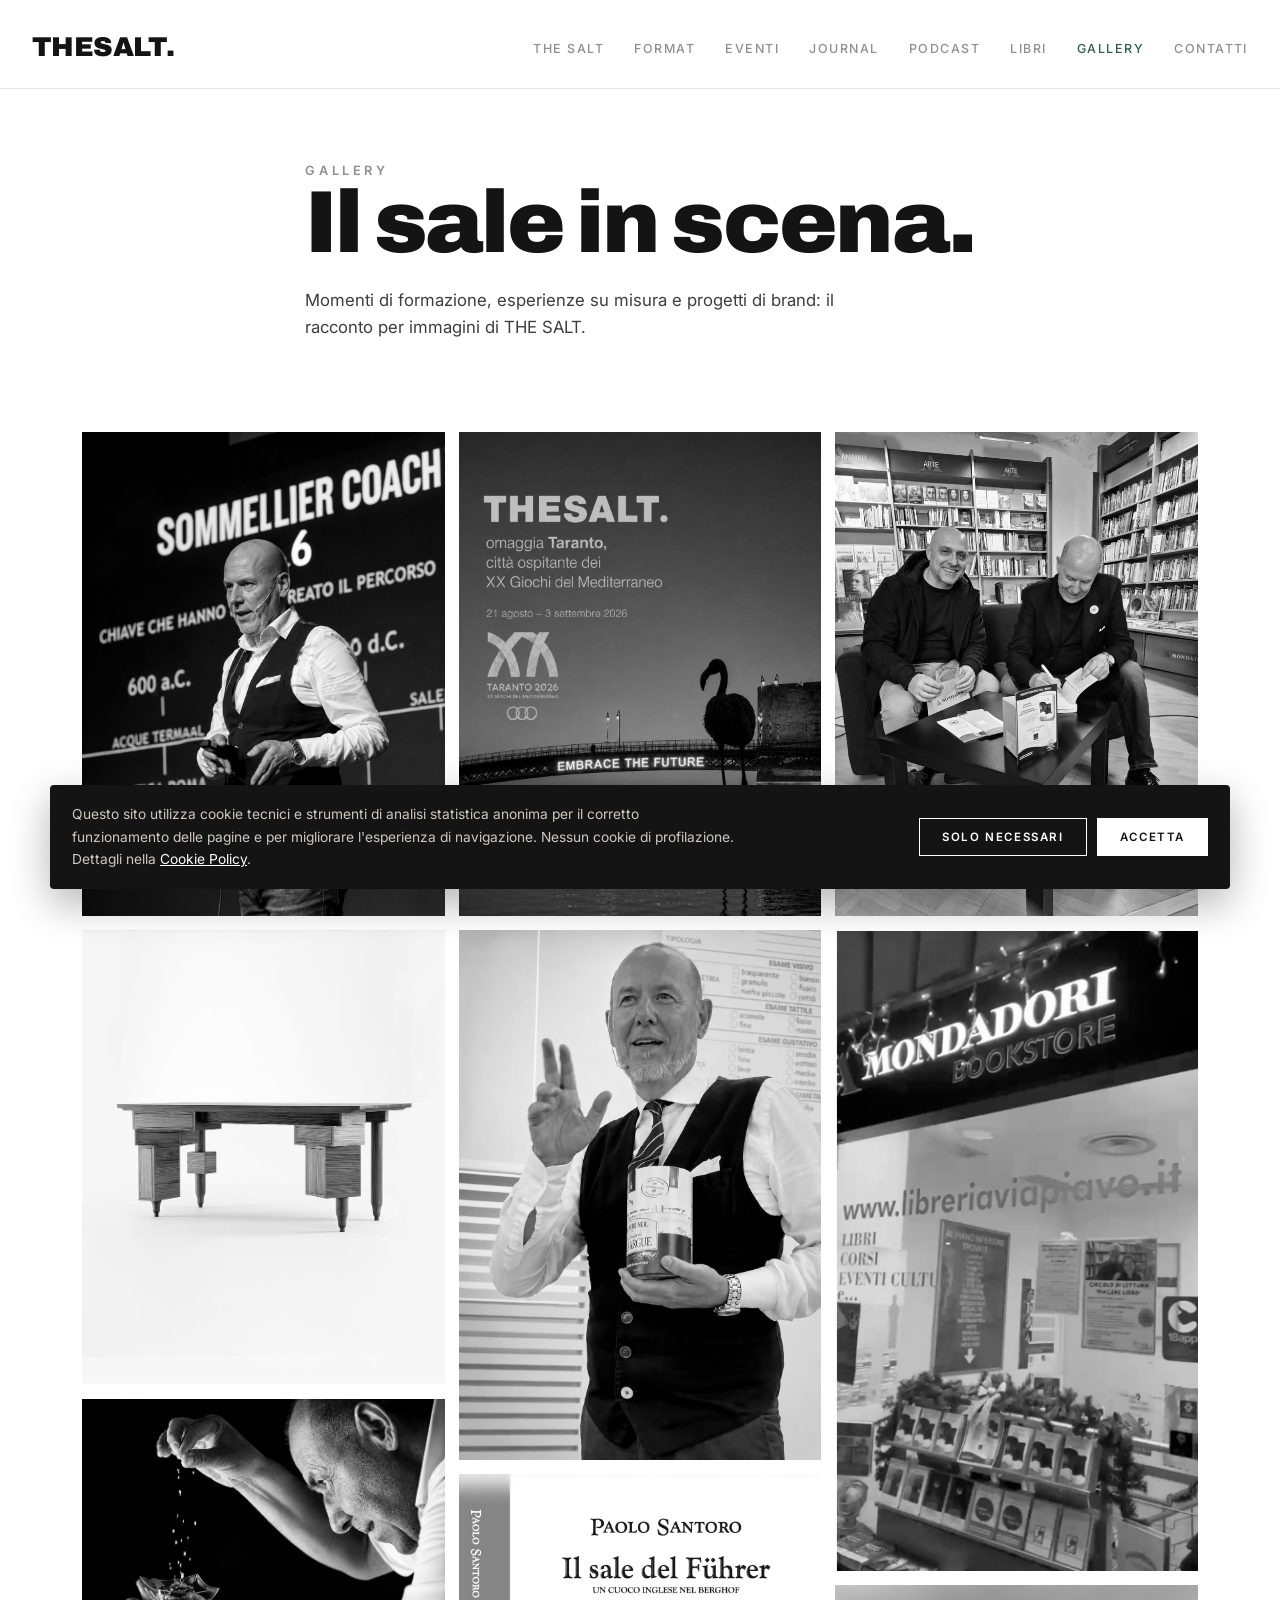
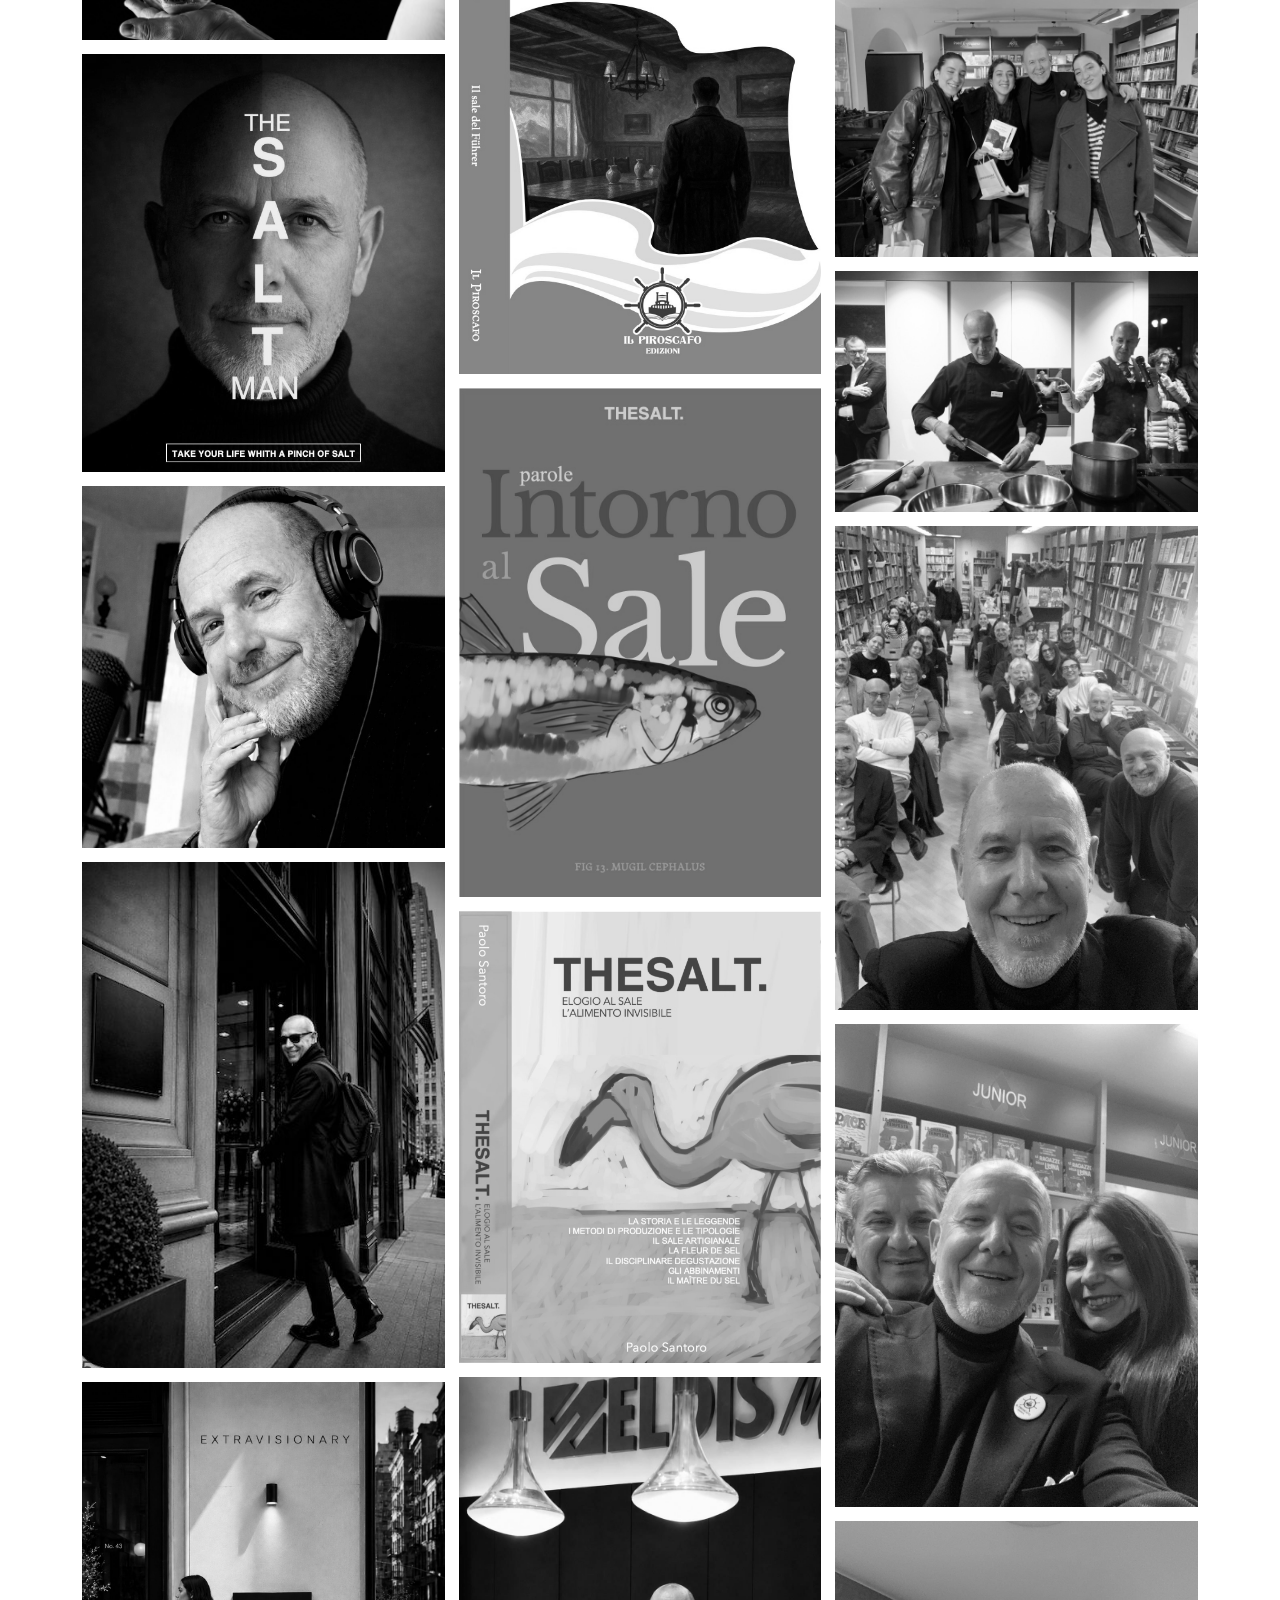
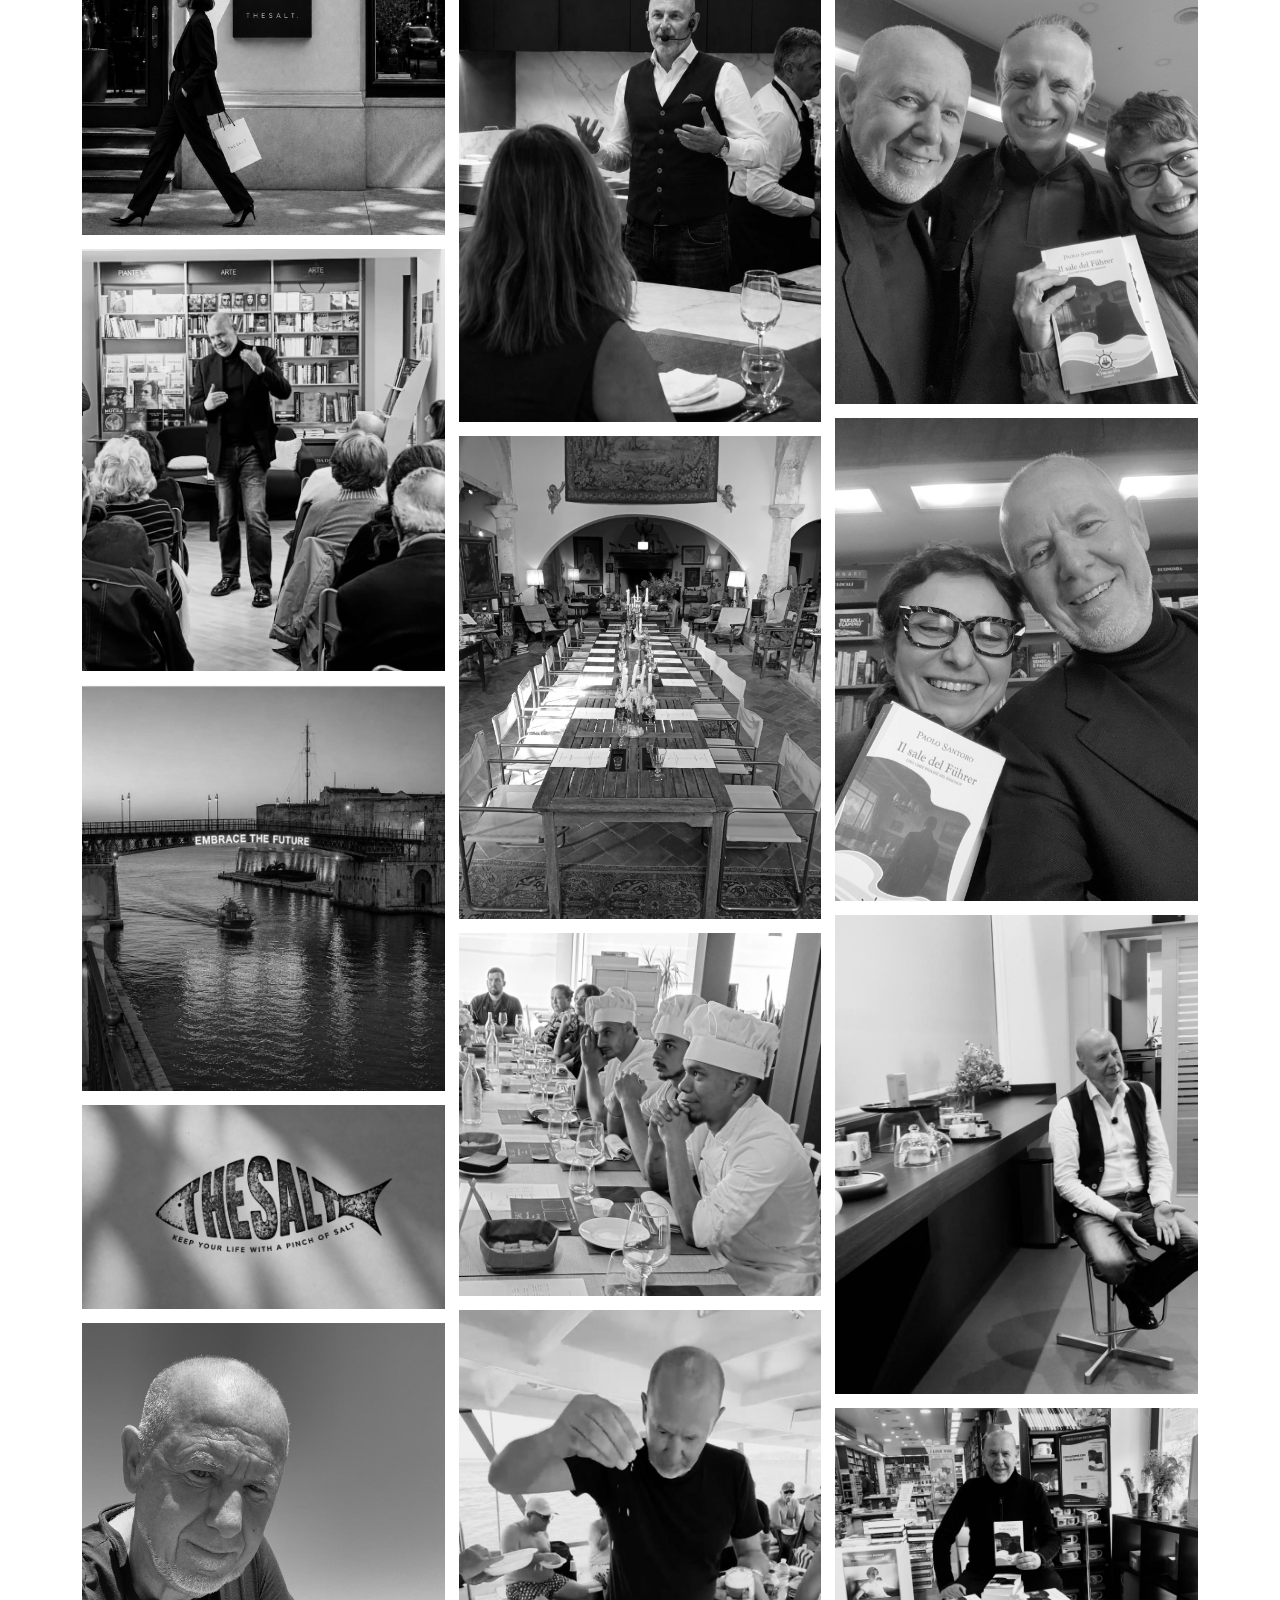
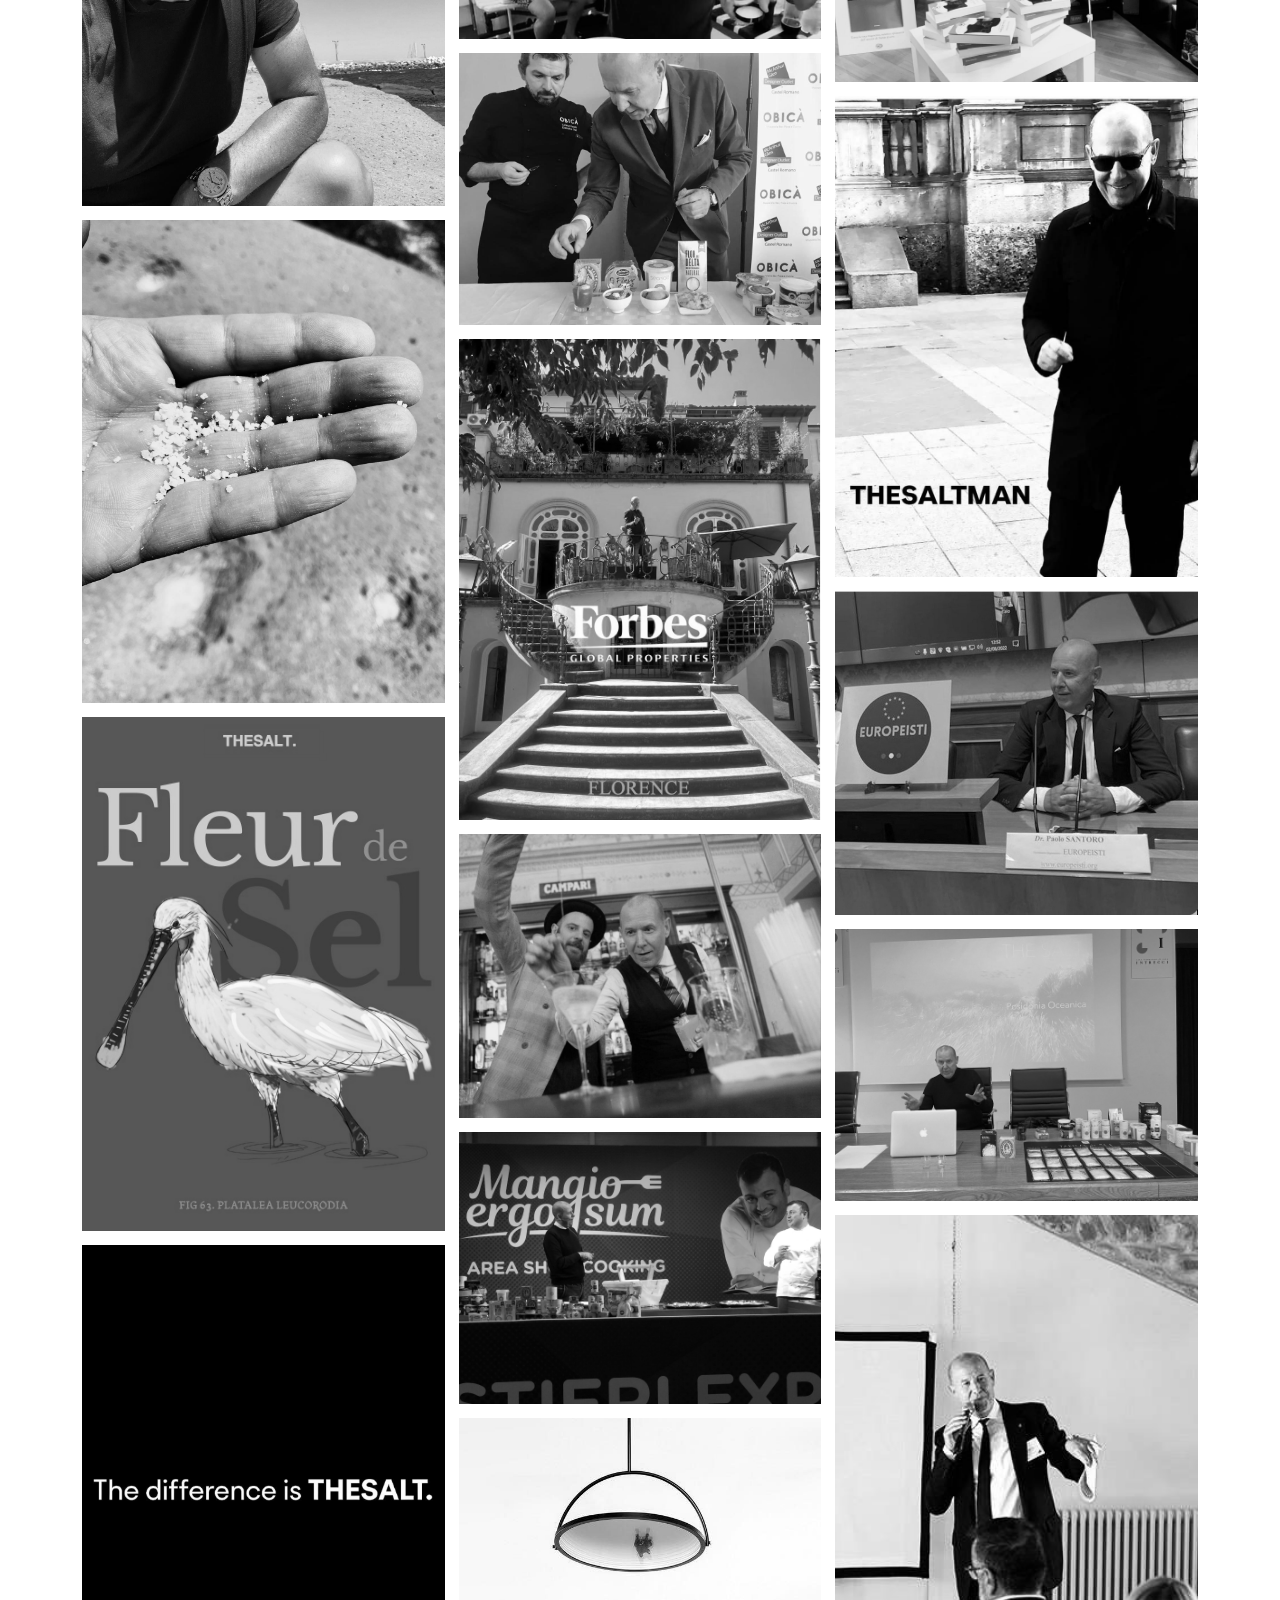
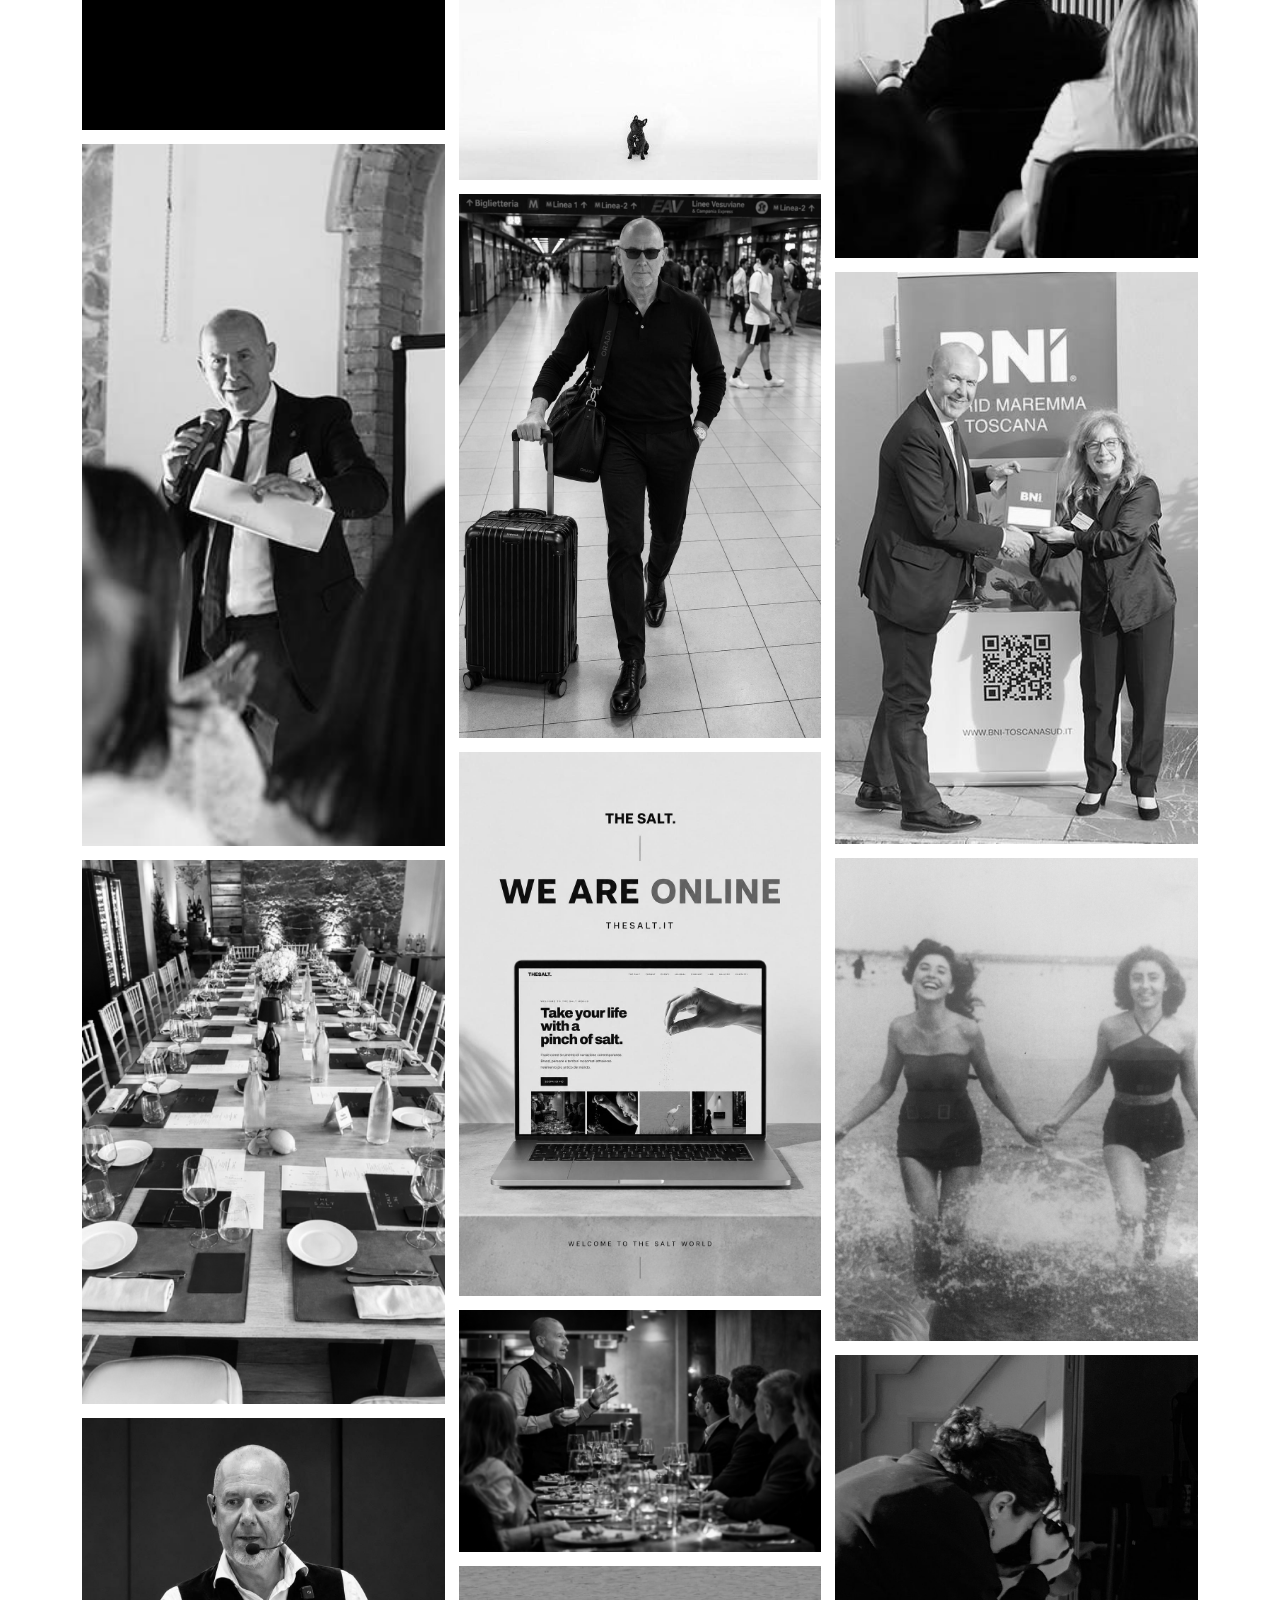
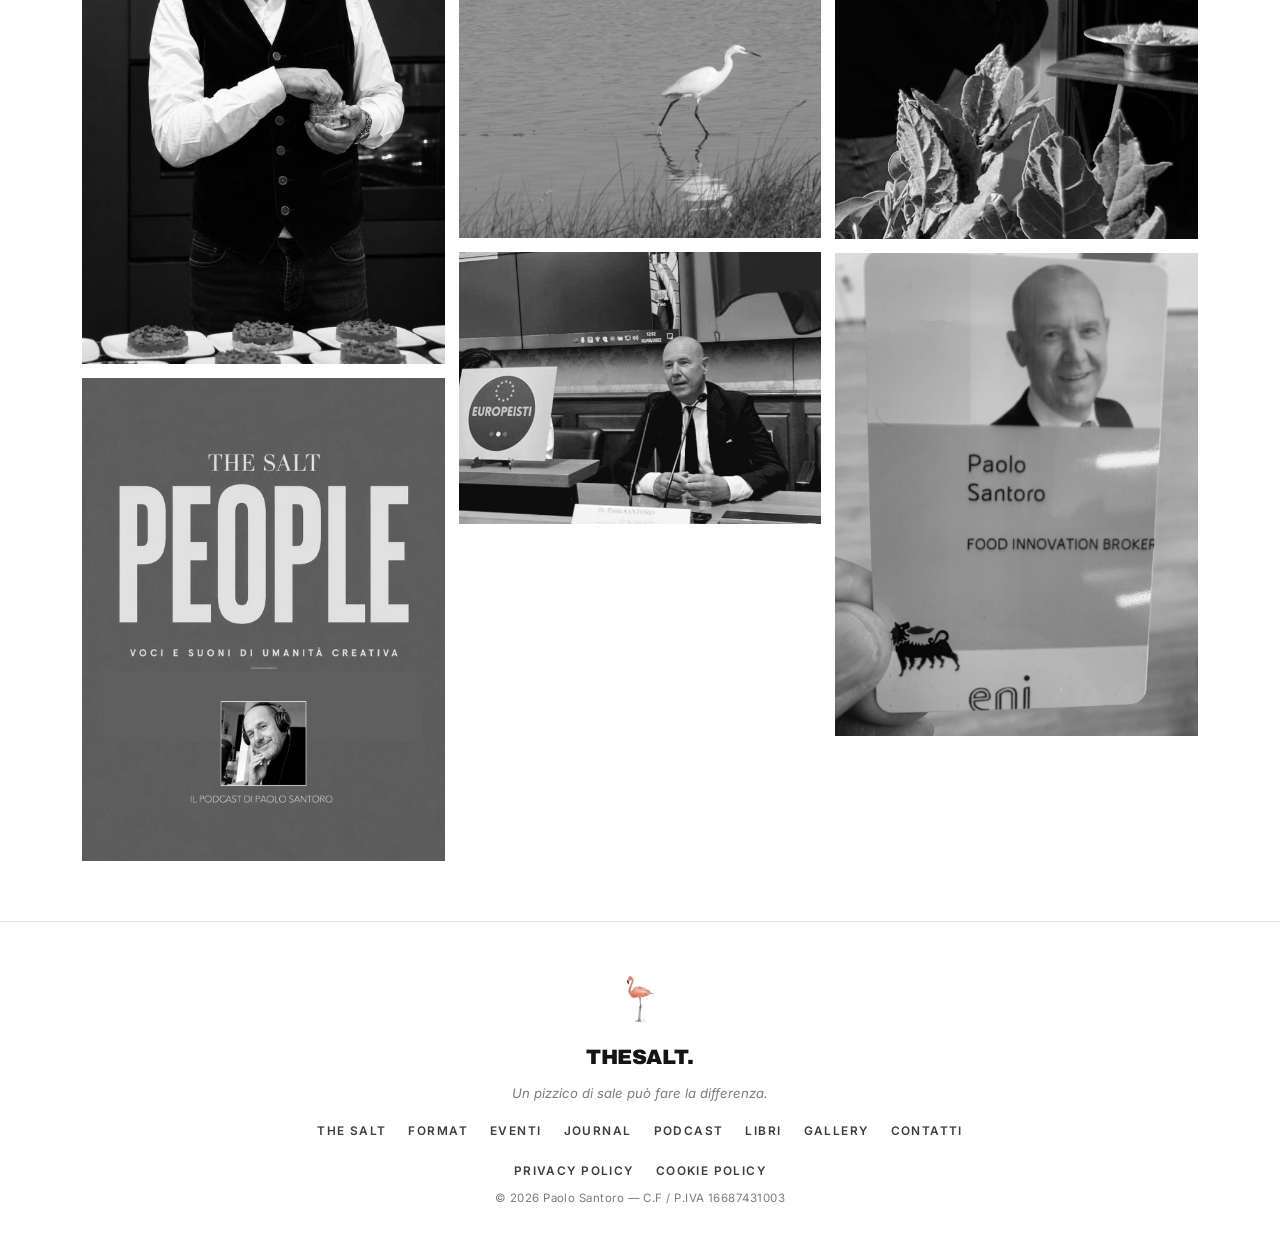
==== gallery.html @ 5013dd12 "Aggiornamento contenuti dal pannello" ====
<!DOCTYPE html>
<html lang="it">
<head>
<meta charset="UTF-8">
<meta name="viewport" content="width=device-width, initial-scale=1">
<title>Gallery — THESALT.</title>
<meta name="description" content="Gallery THESALT. — momenti di formazione, esperienze e eventi con Paolo Santoro, Maître du Sel.">
<link rel="preconnect" href="https://fonts.googleapis.com">
<link rel="preconnect" href="https://fonts.gstatic.com" crossorigin>
<link href="https://fonts.googleapis.com/css2?family=Archivo:wght@600;700;800;900&family=Inter:wght@400;500;600&display=swap" rel="stylesheet">
<link rel="icon" href="assets/img/favicon.ico" sizes="any">
<link rel="icon" type="image/png" sizes="32x32" href="assets/img/favicon-32.png">
<link rel="icon" type="image/png" sizes="16x16" href="assets/img/favicon-16.png">
<link rel="apple-touch-icon" href="assets/img/apple-touch-icon.png">
<link rel="stylesheet" href="assets/style.css">
</head>
<body>

<header>
  <div class="nav">
    <a href="index.html" class="brand">THESALT.</a>
    <button class="burger" id="burger" aria-label="Menu"><span></span><span></span><span></span></button>
    <ul class="menu" id="menu">
      <li><a href="index.html#thesalt">The Salt</a></li>
      <li><a href="format.html">Format</a></li>
      <li><a href="index.html#eventi">Eventi</a></li>
      <li><a href="journal.html">Journal</a></li>
      <li><a href="index.html#podcast">Podcast</a></li>
      <li><a href="libri.html">Libri</a></li>
      <li><a href="gallery.html" class="active">Gallery</a></li>
      <li><a href="contatti.html">Contatti</a></li>
    </ul>
  </div>
</header>

<section class="hero" style="min-height:auto;padding:70px 0 30px">
  <div class="wrap">
    <div class="tagline">Gallery</div>
    <h1>Il sale in scena.</h1>
    <p class="sub">Momenti di formazione, esperienze su misura e progetti di brand: il racconto per immagini di THE SALT.</p>
  </div>
</section>

<section class="section tight">
  <div class="wrap">
    <div class="gallery reveal">
      <!-- GALLERY:START — immagini generate dal pannello (pannello.html): non modificare a mano -->
      <img src="assets/img/ev-form1.jpg" alt="Seminario">
      <img src="assets/img/gallery-26.jpg" alt="THE SALT">
      <img src="assets/img/maitre.jpg" alt="Il gesto del sale">
      <img src="assets/img/gallery-21.jpg" alt="THE SALT">
      <img src="assets/img/podcast.jpg" alt="Podcast The Salt People">
      <img src="assets/img/hero-paolo.jpg" alt="Paolo Santoro">
      <img src="assets/img/extravisionary.jpg" alt="Extravisionary">
      <img src="assets/img/bio.jpg" alt="Paolo Santoro">
      <img src="assets/img/gallery-03.jpg" alt="THE SALT">
      <img src="assets/img/gallery-34.jpg" alt="THE SALT">
      <img src="assets/img/gallery-20.jpg" alt="THE SALT">
      <img src="assets/img/gallery-04.jpg" alt="THE SALT">
      <img src="assets/img/gallery-23.jpg" alt="THE SALT">
      <img src="assets/img/gallery-22.jpg" alt="THE SALT">
      <img src="assets/img/gallery-38.jpg" alt="THE SALT">
      <img src="assets/img/f-degustazioni.jpg" alt="Degustazioni">
      <img src="assets/img/gallery-01.jpg" alt="THE SALT">
      <img src="assets/img/gallery-19.jpg" alt="THE SALT">
      <img src="assets/img/gallery-06.jpg" alt="THE SALT">
      <img src="assets/img/f-seminari.jpg" alt="Seminari">
      <img src="assets/img/gallery-29.jpg" alt="THE SALT">
      <img src="assets/img/gallery-25.jpg" alt="THE SALT">
      <img src="assets/img/gallery-31.jpg" alt="THE SALT">
      <img src="assets/img/gallery-07.jpg" alt="THE SALT">
      <img src="assets/img/ev-exp1.jpg" alt="The Salt Lunch">
      <img src="assets/img/ev-form3.jpg" alt="Formazione di brigata">
      <img src="assets/img/gallery-08.jpg" alt="THE SALT">
      <img src="assets/img/ev-mkt2.jpg" alt="Talk Show Cooking">
      <img src="assets/img/gallery-35.jpg" alt="THE SALT">
      <img src="assets/img/ev-exp2.jpg" alt="The Salt Cocktails">
      <img src="assets/img/ev-form2.jpg" alt="Mangio Ergo Sum">
      <img src="assets/img/gallery-02.jpg" alt="THE SALT">
      <img src="assets/img/gallery-43.jpg" alt="THE SALT">
      <img src="assets/img/gallery-05.jpg" alt="THE SALT">
      <img src="assets/img/f-talkdinner.jpg" alt="Talk Dinner">
      <img src="assets/img/hero2.jpg" alt="THE SALT esperienza">
      <img src="assets/img/gallery-32.jpg" alt="THE SALT">
      <img src="assets/img/gallery-09.jpg" alt="THE SALT">
      <img src="assets/img/gallery-10.jpg" alt="THE SALT">
      <img src="assets/img/gallery-13.jpg" alt="THE SALT">
      <img src="assets/img/ev-mkt1.jpg" alt="The Salt Brunch">
      <img src="assets/img/gallery-11.jpg" alt="THE SALT">
      <img src="assets/img/gallery-12.jpg" alt="THE SALT">
      <img src="assets/img/gallery-14.jpg" alt="THE SALT">
      <img src="assets/img/gallery-15.jpg" alt="THE SALT">
      <img src="assets/img/gallery-16.jpg" alt="THE SALT">
      <img src="assets/img/gallery-17.jpg" alt="THE SALT">
      <img src="assets/img/gallery-28.jpg" alt="THE SALT">
      <img src="assets/img/gallery-33.jpg" alt="THE SALT">
      <img src="assets/img/gallery-36.jpg" alt="THE SALT">
      <img src="assets/img/gallery-37.jpg" alt="THE SALT">
      <img src="assets/img/gallery-40.jpg" alt="THE SALT">
      <img src="assets/img/gallery-39.jpg" alt="THE SALT">
      <img src="assets/img/gallery-41.jpg" alt="THE SALT">
      <img src="assets/img/gallery-42.jpg" alt="THE SALT">
      <!-- GALLERY:END -->
    </div>
  </div>
</section>

<footer>
  <div class="wrap">
    <img class="spoon" src="assets/img/spoonbill.png" alt="THE SALT">
    <div class="fmark">THESALT.</div>
    <div class="ftag">Un pizzico di sale può fare la differenza.</div>
    <div class="flinks">
      <a href="index.html#thesalt">The Salt</a><a href="format.html">Format</a><a href="index.html#eventi">Eventi</a>
      <a href="journal.html">Journal</a><a href="index.html#podcast">Podcast</a><a href="libri.html">Libri</a>
      <a href="gallery.html">Gallery</a><a href="contatti.html">Contatti</a>
    </div>
    <div class="flinks" style="margin-bottom:8px"><a href="privacy.html">Privacy Policy</a><a href="cookie.html">Cookie Policy</a></div>
    <div class="copy">© 2026 Paolo Santoro — C.F / P.IVA 16687431003</div>
  </div>
</footer>

<div id="cookie-banner">
  <p>Questo sito utilizza cookie tecnici e strumenti di analisi statistica anonima per il corretto funzionamento delle pagine e per migliorare l'esperienza di navigazione. Nessun cookie di profilazione. Dettagli nella <a href="cookie.html">Cookie Policy</a>.</p>
  <div class="cta">
    <button class="decline" onclick="tsCookie('necessary')">Solo necessari</button>
    <button class="accept" onclick="tsCookie('all')">Accetta</button>
  </div>
</div>

<script>
  const burger=document.getElementById('burger'),menu=document.getElementById('menu');
  burger.addEventListener('click',()=>menu.classList.toggle('open'));
  menu.querySelectorAll('a').forEach(a=>a.addEventListener('click',()=>menu.classList.remove('open')));
  const io=new IntersectionObserver(es=>es.forEach(e=>{if(e.isIntersecting)e.target.classList.add('in')}),{threshold:.05});
  document.querySelectorAll('.reveal').forEach(el=>io.observe(el));
  try{if(!localStorage.getItem('ts-cookie')){document.getElementById('cookie-banner').classList.add('show');}}catch(e){}
  function tsCookie(v){try{localStorage.setItem('ts-cookie',v);}catch(e){}document.getElementById('cookie-banner').classList.remove('show');}
</script>
</body>
</html>
---- assets/style.css ----
/* ===== THESALT. — design system ===== */
:root{
  --ink:#141414;
  --ink-soft:#3d3d3d;
  --muted:#7c7c7c;
  --line:#e6e6e6;
  --paper:#ffffff;
  --teal:#2f5d52;       /* Fleur de Sel deep teal */
  --sage:#8aa899;       /* light sage accent */
  --max:1180px;
}
*{box-sizing:border-box;margin:0;padding:0}
html{scroll-behavior:smooth;scroll-snap-type:y proximity;scroll-padding-top:74px}
body{
  font-family:"Inter",-apple-system,"Helvetica Neue",Arial,sans-serif;
  color:var(--ink);background:var(--paper);
  line-height:1.65;font-weight:400;font-size:16px;
  -webkit-font-smoothing:antialiased;
}
img{max-width:100%;display:block}
a{color:inherit;text-decoration:none}
.wrap{max-width:var(--max);margin:0 auto;padding:0 32px}
.section{padding:90px 0;scroll-snap-align:start}
.section.tight{padding:60px 0}
/* full-viewport snap sections so adjacent sections never bleed in */
.snap-full{min-height:100vh;min-height:100dvh;display:flex;flex-direction:column;justify-content:center;scroll-snap-align:start}

/* logo / wordmark */
.wordmark{
  font-family:"Archivo","Inter",sans-serif;font-weight:900;
  letter-spacing:-.02em;line-height:.9;
}

/* ===== HEADER ===== */
header{position:sticky;top:0;z-index:60;background:var(--paper);border-bottom:1px solid var(--line)}
.nav{display:flex;align-items:center;justify-content:space-between;padding:18px 32px;max-width:1320px;margin:0 auto}
.brand{font-family:"Archivo","Inter",sans-serif;font-weight:900;font-size:1.7rem;letter-spacing:-.02em;color:var(--ink)}
.menu{display:flex;gap:30px;list-style:none}
.menu a{font-size:.78rem;letter-spacing:.12em;text-transform:uppercase;font-weight:500;color:#8f8f8f;transition:color .2s}
.menu a:hover,.menu a.active{color:var(--teal)}
.burger{display:none;flex-direction:column;gap:5px;background:none;border:0;cursor:pointer;padding:6px}
.burger span{width:26px;height:2px;background:var(--ink);transition:.3s}

/* ===== HERO ===== */
.hero{padding:34px 0 50px;min-height:100vh;min-height:100dvh;display:flex;flex-direction:column;justify-content:flex-start;scroll-snap-align:start}
.hero h1{font-family:"Archivo","Inter",sans-serif;font-weight:900;letter-spacing:-.03em;
  font-size:clamp(2.6rem,7vw,5.5rem);line-height:.95;max-width:16ch}
.hero .sub{margin-top:22px;font-size:1.05rem;color:var(--ink-soft);max-width:52ch}
.hero .tagline{margin-top:8px;font-size:.8rem;letter-spacing:.28em;text-transform:uppercase;color:#8f8f8f;font-weight:600}
.hero-strip{display:grid;grid-template-columns:repeat(4,1fr);gap:10px;margin-top:46px}
.hero-strip img{width:100%;height:230px;object-fit:cover;filter:grayscale(1)}

/* section heading */
.shead{margin-bottom:46px}
.shead .kicker{font-size:.74rem;letter-spacing:.26em;text-transform:uppercase;color:var(--teal);font-weight:600;margin-bottom:14px}
.shead h2{font-family:"Archivo","Inter",sans-serif;font-weight:800;letter-spacing:-.02em;font-size:clamp(1.9rem,4vw,2.9rem)}
.shead p{margin-top:14px;color:var(--ink-soft);max-width:62ch}

/* two-column editorial block */
.editorial{display:grid;grid-template-columns:0.9fr 1.1fr;gap:56px;align-items:center}
.editorial.rev{grid-template-columns:1.1fr 0.9fr}
.editorial img{width:100%;object-fit:cover;filter:grayscale(1)}
.editorial .body p{margin-bottom:14px;color:var(--ink-soft)}
.editorial .label{font-size:.74rem;letter-spacing:.24em;text-transform:uppercase;color:var(--teal);font-weight:600;margin-bottom:12px}
.editorial h3{font-family:"Archivo","Inter",sans-serif;font-weight:800;font-size:1.9rem;letter-spacing:-.01em;margin-bottom:18px}
.sign{margin-top:18px;font-weight:600}
.sign span{display:block;color:var(--muted);font-weight:400;font-size:.9rem}

/* format list (home overview) */
.divider{height:1px;background:var(--line);border:0;margin:0}
.format-list{border-top:1px solid var(--line)}
.format-row{display:grid;grid-template-columns:80px 1fr auto;gap:24px;align-items:baseline;
  padding:26px 0;border-bottom:1px solid var(--line);transition:padding .2s}
.format-row .n{font-family:"Archivo",sans-serif;font-weight:800;color:var(--sage)}
.format-row h4{font-family:"Archivo","Inter",sans-serif;font-weight:700;font-size:1.4rem;letter-spacing:-.01em}
.format-row p{color:var(--muted);font-size:.92rem;max-width:48ch;margin-top:4px}
.format-row .arrow{color:var(--teal);font-size:1.1rem}

/* card grid (eventi / gallery) */
.grid{display:grid;grid-template-columns:repeat(3,1fr);gap:30px}
.card .ph{width:100%;aspect-ratio:4/3;object-fit:cover}
.card .tag{font-size:.7rem;letter-spacing:.2em;text-transform:uppercase;color:var(--teal);font-weight:600;margin-top:16px;display:block}
.card h5{font-family:"Archivo","Inter",sans-serif;font-weight:700;font-size:1.02rem;letter-spacing:.01em;margin-top:7px;display:block}
.card .cap{font-size:.8rem;color:var(--muted);text-transform:uppercase;letter-spacing:.06em;margin-top:6px;line-height:1.4}

/* mini-gallery nelle card eventi (frecce + puntini, JS in fondo pagina) */
.card .slides{position:relative;width:100%;aspect-ratio:4/3;overflow:hidden}
.card .slides img{position:absolute;inset:0;width:100%;height:100%;object-fit:cover;opacity:0;transition:opacity .45s}
.card .slides img.on{opacity:1}
.card .slides .snav{position:absolute;left:0;right:0;bottom:8px;display:flex;justify-content:center;gap:6px;z-index:2}
.card .slides .snav span{width:7px;height:7px;border-radius:50%;background:rgba(255,255,255,.55);cursor:pointer;box-shadow:0 0 4px rgba(0,0,0,.35)}
.card .slides .snav span.on{background:#fff}
.card .slides .sbtn{position:absolute;top:50%;transform:translateY(-50%);z-index:2;width:30px;height:30px;border:0;border-radius:50%;background:rgba(20,20,20,.45);color:#fff;font-size:1.05rem;line-height:1;cursor:pointer;opacity:0;transition:opacity .25s;display:flex;align-items:center;justify-content:center;font-family:inherit}
.card .slides:hover .sbtn,.card .slides .sbtn:focus-visible{opacity:1}
.card .slides .sbtn.prev{left:8px}
.card .slides .sbtn.next{right:8px}

/* books */
.book{display:grid;grid-template-columns:0.7fr 1.3fr;gap:40px;align-items:start;margin-bottom:64px}
.book img{width:100%;box-shadow:0 22px 50px rgba(0,0,0,.18)}
.book .meta{font-size:.78rem;letter-spacing:.2em;text-transform:uppercase;color:var(--teal);font-weight:600}
.book h3{font-family:"Archivo","Inter",sans-serif;font-weight:800;font-size:1.8rem;margin:6px 0 4px}
.book .it{font-style:italic;color:var(--muted);margin-bottom:18px}
.book p{color:var(--ink-soft);margin-bottom:12px}

/* grey band (was teal — replaced per feedback) */
.band{background:#f4f3f0;color:var(--ink)}
.band .kicker{color:var(--teal)}

/* contatti */
.contact-grid{display:grid;grid-template-columns:0.8fr 1.2fr;gap:56px;align-items:center}
.contact-grid .poster{width:100%;border-radius:2px}
.contact h2{font-family:"Archivo","Inter",sans-serif;font-weight:800;font-size:clamp(2rem,4vw,3rem);letter-spacing:-.02em}
.contact .mail{font-size:1.4rem;color:var(--teal);font-weight:700;margin:22px 0;display:inline-block}
.contact form{display:grid;gap:14px;max-width:520px;margin-top:18px}
.contact .row2{display:grid;grid-template-columns:1fr 1fr;gap:14px}
.contact input,.contact textarea{border:0;border-bottom:1px solid var(--ink);padding:12px 2px;font-family:inherit;font-size:.95rem;background:transparent}
.contact input:focus,.contact textarea:focus{outline:none;border-color:var(--teal)}

/* buttons */
.btn{display:inline-block;border:1.5px solid var(--ink);padding:14px 32px;font-size:.74rem;letter-spacing:.18em;
  text-transform:uppercase;font-weight:600;transition:.25s;cursor:pointer;background:transparent}
.btn:hover{background:var(--ink);color:#fff}
.btn.teal{border-color:#fff;color:#fff}
.btn.teal:hover{background:#fff;color:var(--teal)}

/* gallery (masonry) */
.gallery{column-count:3;column-gap:14px}
.gallery img{width:100%;margin:0 0 14px;break-inside:avoid;filter:grayscale(1);transition:filter .35s,transform .35s;cursor:pointer}
.gallery img:hover{filter:none;transform:scale(1.01)}

/* ===== FOOTER ===== */
footer{border-top:1px solid var(--line);padding:54px 0 40px;text-align:center}
footer .spoon{width:46px;margin:0 auto 18px;filter:none}
footer .fmark{font-family:"Archivo",sans-serif;font-weight:900;font-size:1.3rem;letter-spacing:-.02em}
footer .ftag{font-size:.82rem;color:var(--muted);margin:8px 0 18px;font-style:italic}
footer .flinks{display:flex;gap:22px;justify-content:center;flex-wrap:wrap;margin-bottom:20px}
footer .flinks a{font-size:.74rem;letter-spacing:.12em;text-transform:uppercase;color:var(--ink-soft);font-weight:600}
footer .flinks a:hover{color:var(--teal)}
footer .copy{font-size:.72rem;color:var(--muted);letter-spacing:.04em}

.reveal{opacity:0;transform:translateY(24px);transition:.7s ease}
.reveal.in{opacity:1;transform:none}

/* ===== COOKIE BANNER ===== */
#cookie-banner{position:fixed;left:18px;right:18px;bottom:18px;z-index:200;background:#141414;color:#f2f0ec;
  border-radius:4px;padding:18px 22px;display:none;gap:18px;align-items:center;justify-content:space-between;
  flex-wrap:wrap;box-shadow:0 14px 40px rgba(0,0,0,.3);max-width:1180px;margin:0 auto}
#cookie-banner.show{display:flex}
#cookie-banner p{font-size:.86rem;color:#cfc9c0;margin:0;max-width:74ch}
#cookie-banner a{color:#fff;text-decoration:underline}
#cookie-banner .cta{display:flex;gap:10px;flex-shrink:0}
#cookie-banner button{font-family:inherit;font-size:.72rem;letter-spacing:.14em;text-transform:uppercase;
  font-weight:600;padding:11px 22px;border:1px solid #fff;background:transparent;color:#fff;cursor:pointer;transition:.2s}
#cookie-banner button.accept{background:#fff;color:#141414}
#cookie-banner button:hover{opacity:.82}

/* ===== JOURNAL ===== */
.journal-grid{display:grid;grid-template-columns:repeat(2,1fr);gap:38px}
.jcard{display:block}
.jcard img{width:100%;aspect-ratio:16/10;object-fit:cover;filter:grayscale(1);transition:filter .35s}
.jcard:hover img{filter:none}
.jcard .tag{font-size:.7rem;letter-spacing:.2em;text-transform:uppercase;color:var(--teal);font-weight:600;margin-top:16px}
.jcard h3{font-family:"Archivo","Inter",sans-serif;font-weight:800;font-size:1.5rem;letter-spacing:-.01em;margin:6px 0 8px}
.jcard p{color:var(--ink-soft);font-size:.95rem}
.jcard .more{margin-top:10px;font-size:.74rem;letter-spacing:.14em;text-transform:uppercase;font-weight:600;color:var(--ink)}

/* article + archive */
.article-wrap{display:grid;grid-template-columns:1fr 280px;gap:60px;align-items:start}
.article .eyebrow{font-size:.74rem;letter-spacing:.24em;text-transform:uppercase;color:var(--teal);font-weight:600}
.article h1{font-family:"Archivo","Inter",sans-serif;font-weight:900;letter-spacing:-.02em;font-size:clamp(2.2rem,5vw,3.4rem);line-height:1;margin:14px 0 10px}
.article .byline{color:var(--muted);font-size:.9rem;margin-bottom:30px}
.article .lead-img{width:100%;max-height:520px;object-fit:cover;margin:8px 0 34px;filter:grayscale(1)}
.article p{margin-bottom:16px;color:var(--ink-soft);font-size:1.05rem;line-height:1.75}
.article p.spaced{margin-bottom:6px}
.article .closing{font-weight:600;color:var(--ink);margin-top:24px}
.archive{position:sticky;top:96px;border-left:1px solid var(--line);padding-left:24px}
.archive h4{font-family:"Archivo",sans-serif;font-weight:800;font-size:.8rem;letter-spacing:.18em;text-transform:uppercase;margin-bottom:16px}
.archive .year{font-weight:600;color:var(--muted);font-size:.78rem;letter-spacing:.1em;margin:16px 0 8px}
.archive a{display:block;font-size:.92rem;color:var(--ink-soft);padding:6px 0;border-bottom:1px solid var(--line)}
.archive a:hover{color:var(--teal)}

/* legal pages */
.legal{max-width:780px}
.legal h2{font-family:"Archivo","Inter",sans-serif;font-weight:800;font-size:1.1rem;letter-spacing:.02em;margin:34px 0 10px}
.legal p,.legal li{color:var(--ink-soft);margin-bottom:10px}
.legal ul{padding-left:20px;margin-bottom:12px}
.legal .updated{color:var(--muted);font-size:.86rem;margin-bottom:24px}

/* ===== RESPONSIVE ===== */
@media(max-width:860px){
  .menu{position:fixed;inset:0 0 0 auto;width:78%;max-width:330px;background:var(--paper);
    flex-direction:column;justify-content:center;padding:48px;gap:26px;transform:translateX(100%);
    transition:.35s;box-shadow:-12px 0 40px rgba(0,0,0,.12);z-index:55}
  .menu.open{transform:none}
  .burger{display:flex;z-index:60}
  .hero-strip{grid-template-columns:1fr 1fr;gap:8px}
  .hero-strip img{height:180px}
  .editorial,.editorial.rev,.contact-grid{grid-template-columns:1fr;gap:30px}
  .grid{grid-template-columns:1fr 1fr;gap:20px}
  .gallery{column-count:2}
  .book{grid-template-columns:0.8fr 1.2fr;gap:24px}
  .journal-grid{grid-template-columns:1fr;gap:30px}
  .article-wrap{grid-template-columns:1fr;gap:40px}
  .archive{position:static;border-left:0;border-top:1px solid var(--line);padding-left:0;padding-top:24px}
  #cookie-banner{flex-direction:column;align-items:flex-start;gap:12px}
  .format-row{grid-template-columns:48px 1fr;}
  .format-row .arrow{display:none}
  .section{padding:64px 0}
}
@media(max-width:520px){
  .grid{grid-template-columns:1fr}
  .contact .row2{grid-template-columns:1fr}
  .gallery{column-count:1}
  .book{grid-template-columns:1fr;gap:18px}
  .book img{max-width:240px}
}
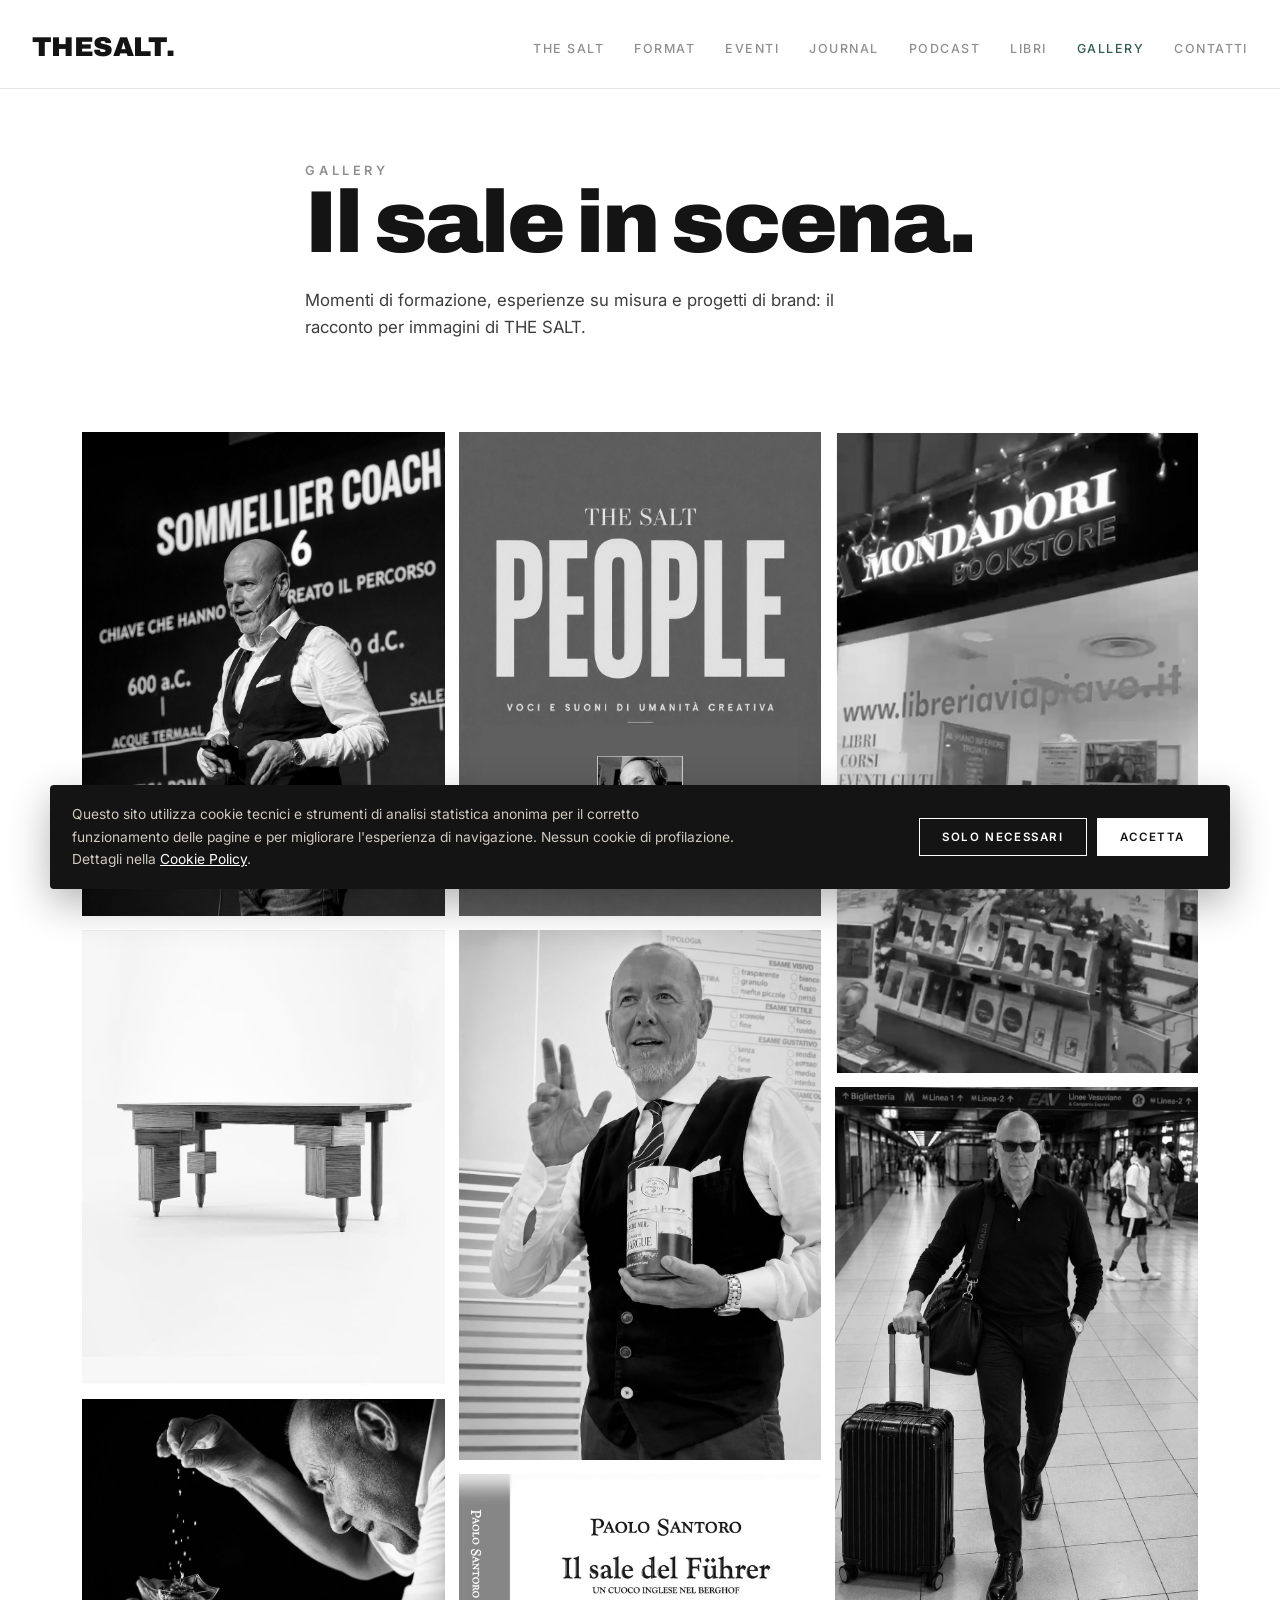
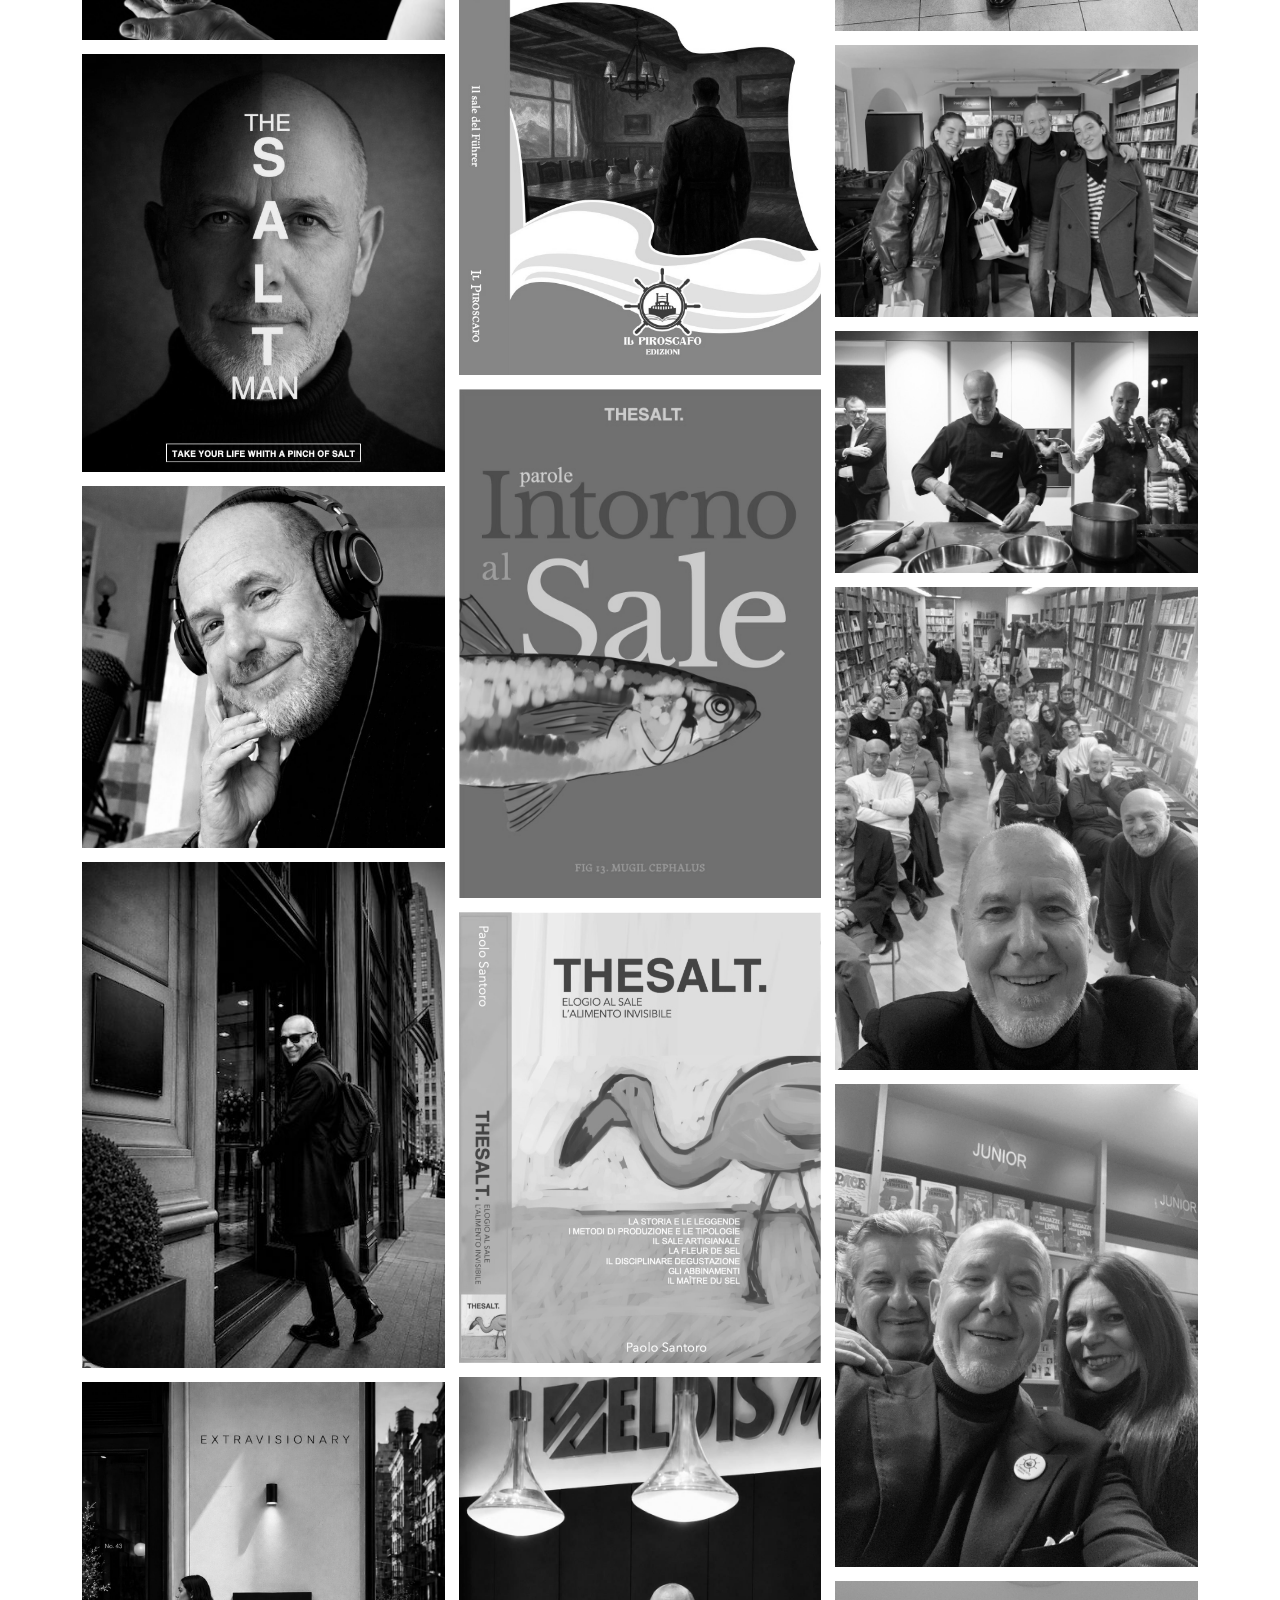
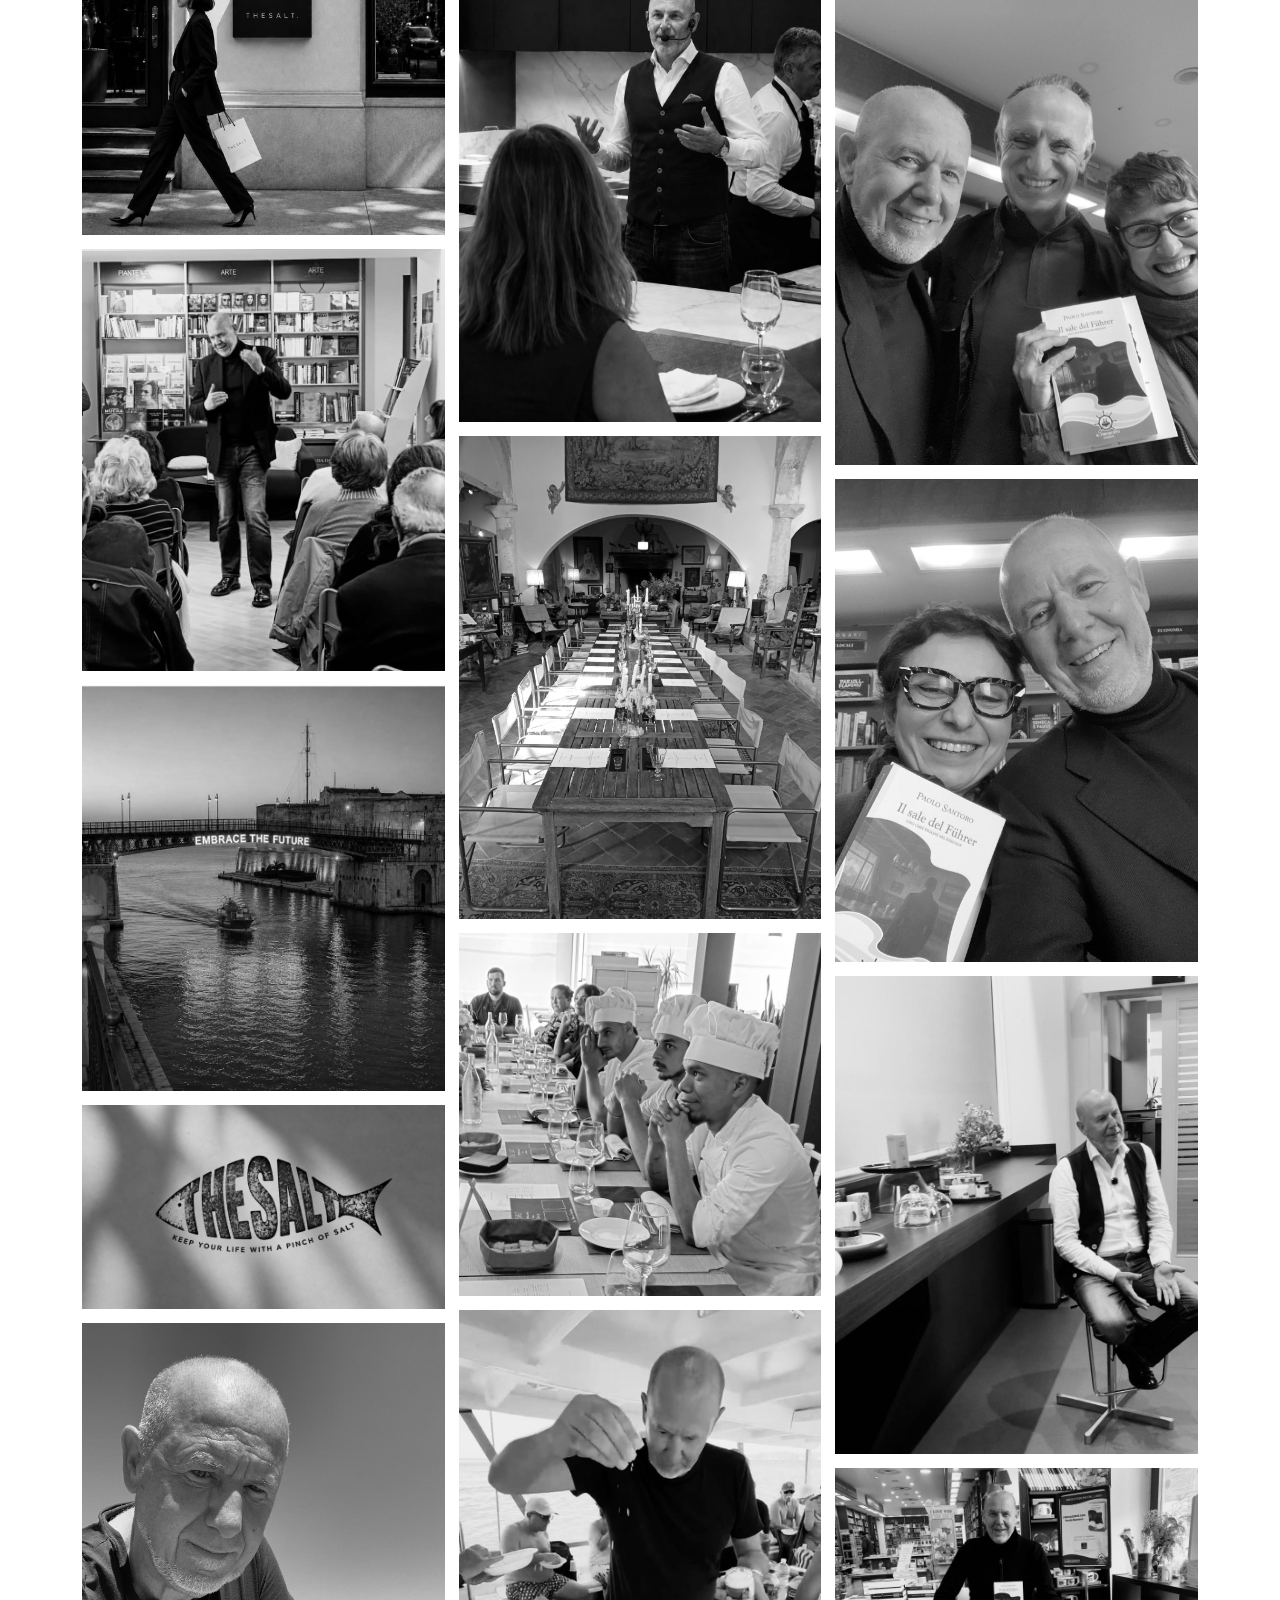
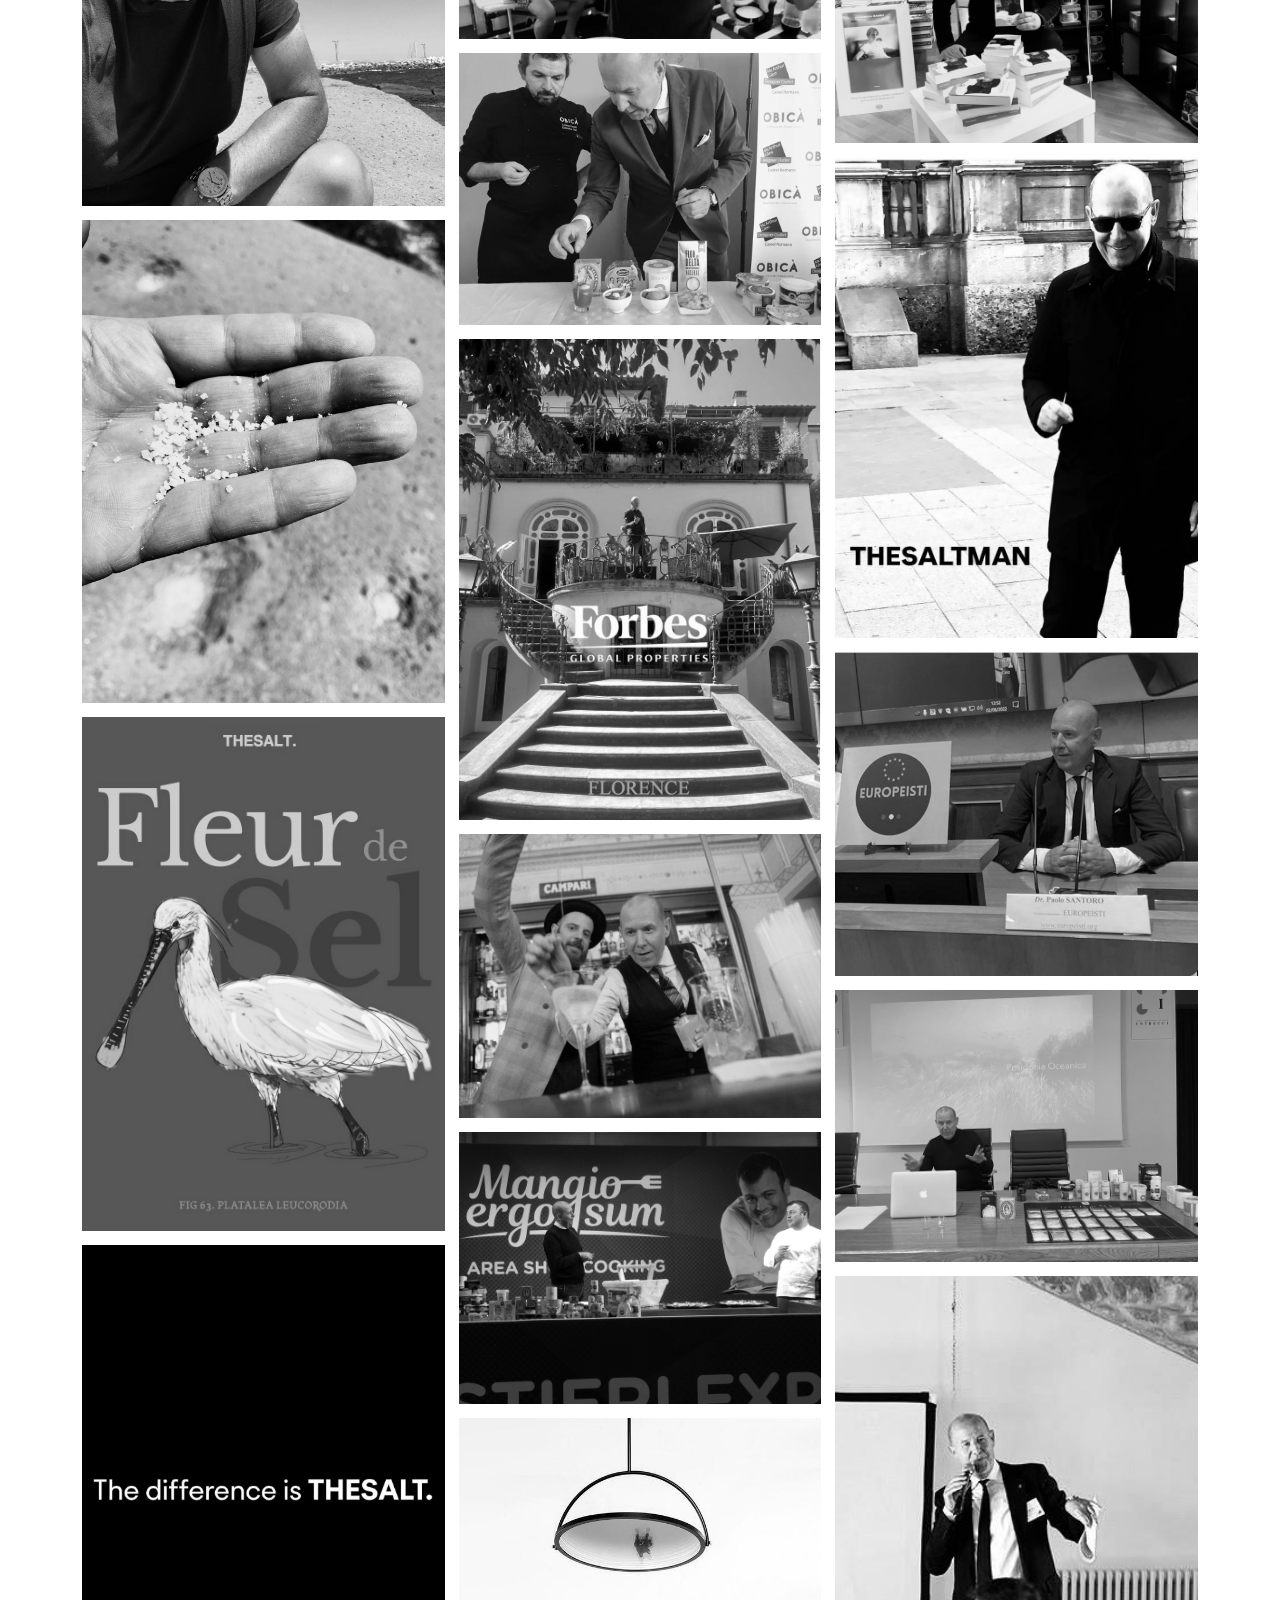
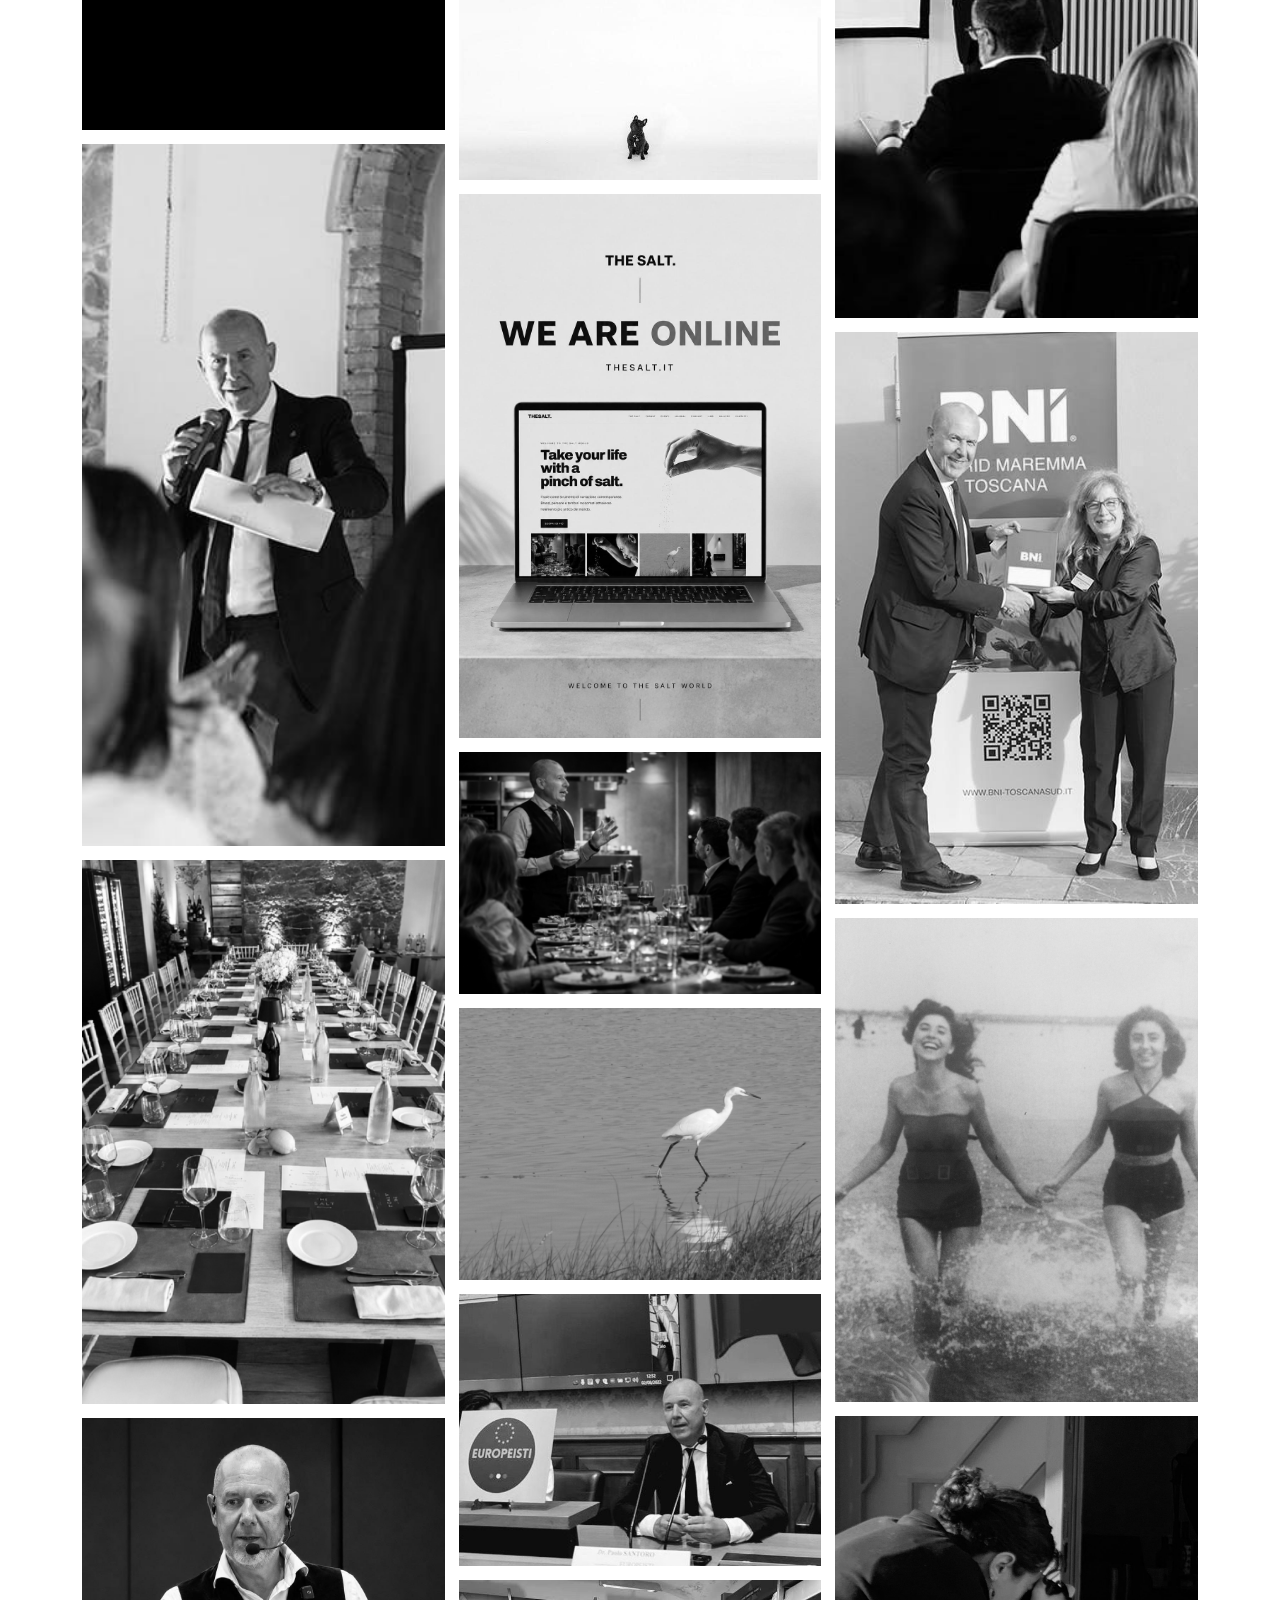
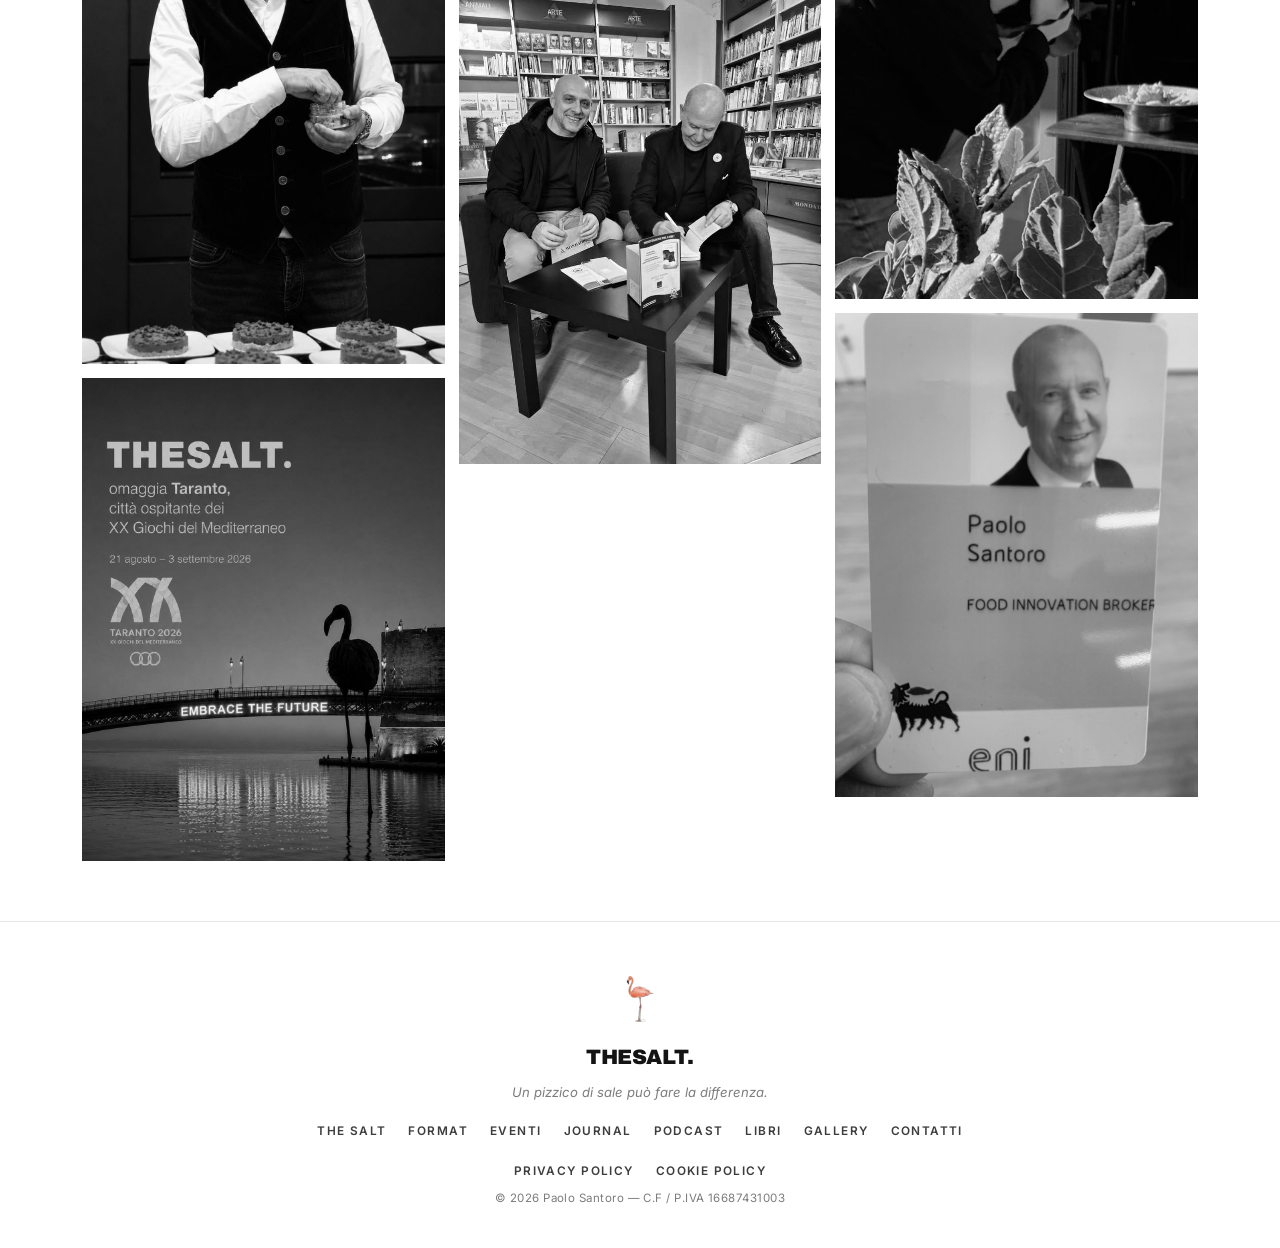
==== commit 17a07656: "Aggiornamento contenuti dal pannello" ====
--- a/gallery.html
+++ b/gallery.html
@@ -62,8 +62,8 @@
       <img src="assets/img/gallery-38.jpg" alt="THE SALT">
       <img src="assets/img/f-degustazioni.jpg" alt="Degustazioni">
       <img src="assets/img/gallery-01.jpg" alt="THE SALT">
+      <img src="assets/img/gallery-06.jpg" alt="THE SALT">
       <img src="assets/img/gallery-19.jpg" alt="THE SALT">
-      <img src="assets/img/gallery-06.jpg" alt="THE SALT">
       <img src="assets/img/f-seminari.jpg" alt="Seminari">
       <img src="assets/img/gallery-29.jpg" alt="THE SALT">
       <img src="assets/img/gallery-25.jpg" alt="THE SALT">
@@ -77,13 +77,13 @@
       <img src="assets/img/ev-exp2.jpg" alt="The Salt Cocktails">
       <img src="assets/img/ev-form2.jpg" alt="Mangio Ergo Sum">
       <img src="assets/img/gallery-02.jpg" alt="THE SALT">
-      <img src="assets/img/gallery-43.jpg" alt="THE SALT">
       <img src="assets/img/gallery-05.jpg" alt="THE SALT">
       <img src="assets/img/f-talkdinner.jpg" alt="Talk Dinner">
       <img src="assets/img/hero2.jpg" alt="THE SALT esperienza">
       <img src="assets/img/gallery-32.jpg" alt="THE SALT">
       <img src="assets/img/gallery-09.jpg" alt="THE SALT">
       <img src="assets/img/gallery-10.jpg" alt="THE SALT">
+      <img src="assets/img/gallery-43.jpg" alt="THE SALT">
       <img src="assets/img/gallery-13.jpg" alt="THE SALT">
       <img src="assets/img/ev-mkt1.jpg" alt="The Salt Brunch">
       <img src="assets/img/gallery-11.jpg" alt="THE SALT">
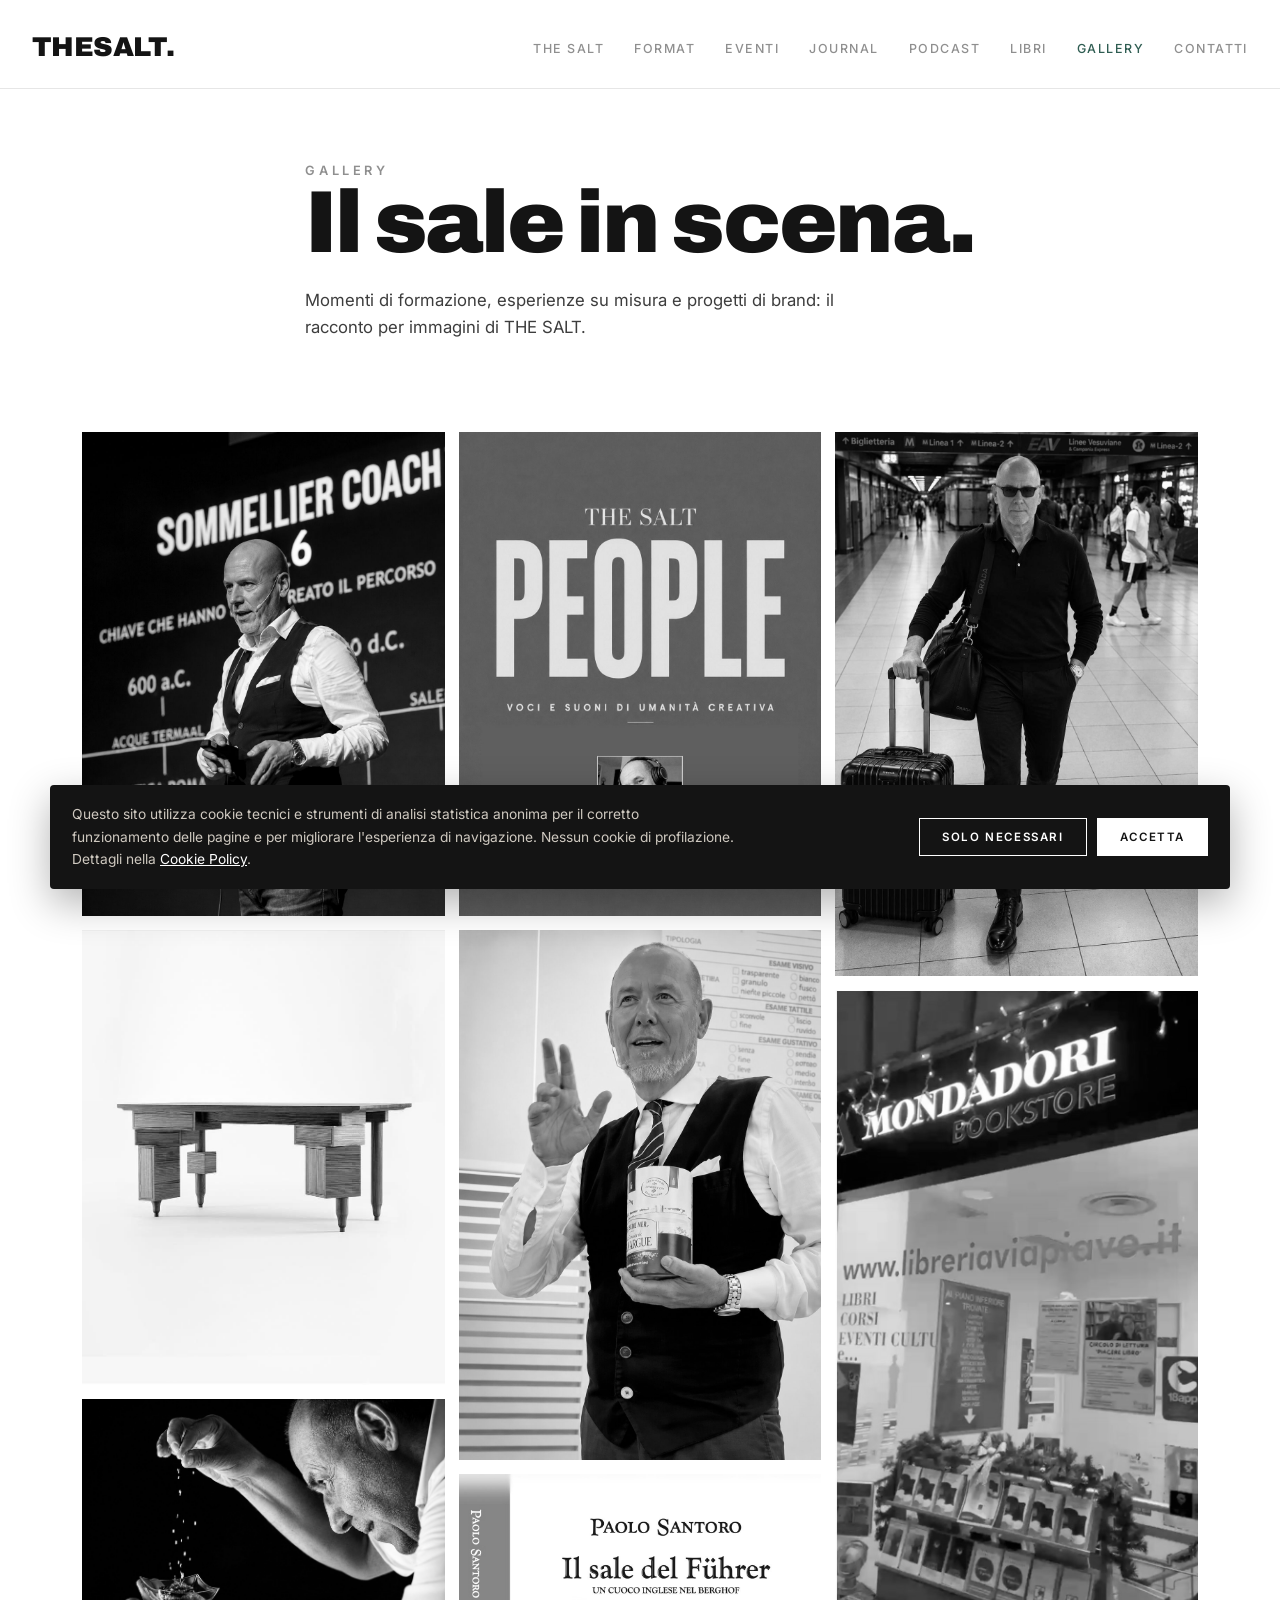
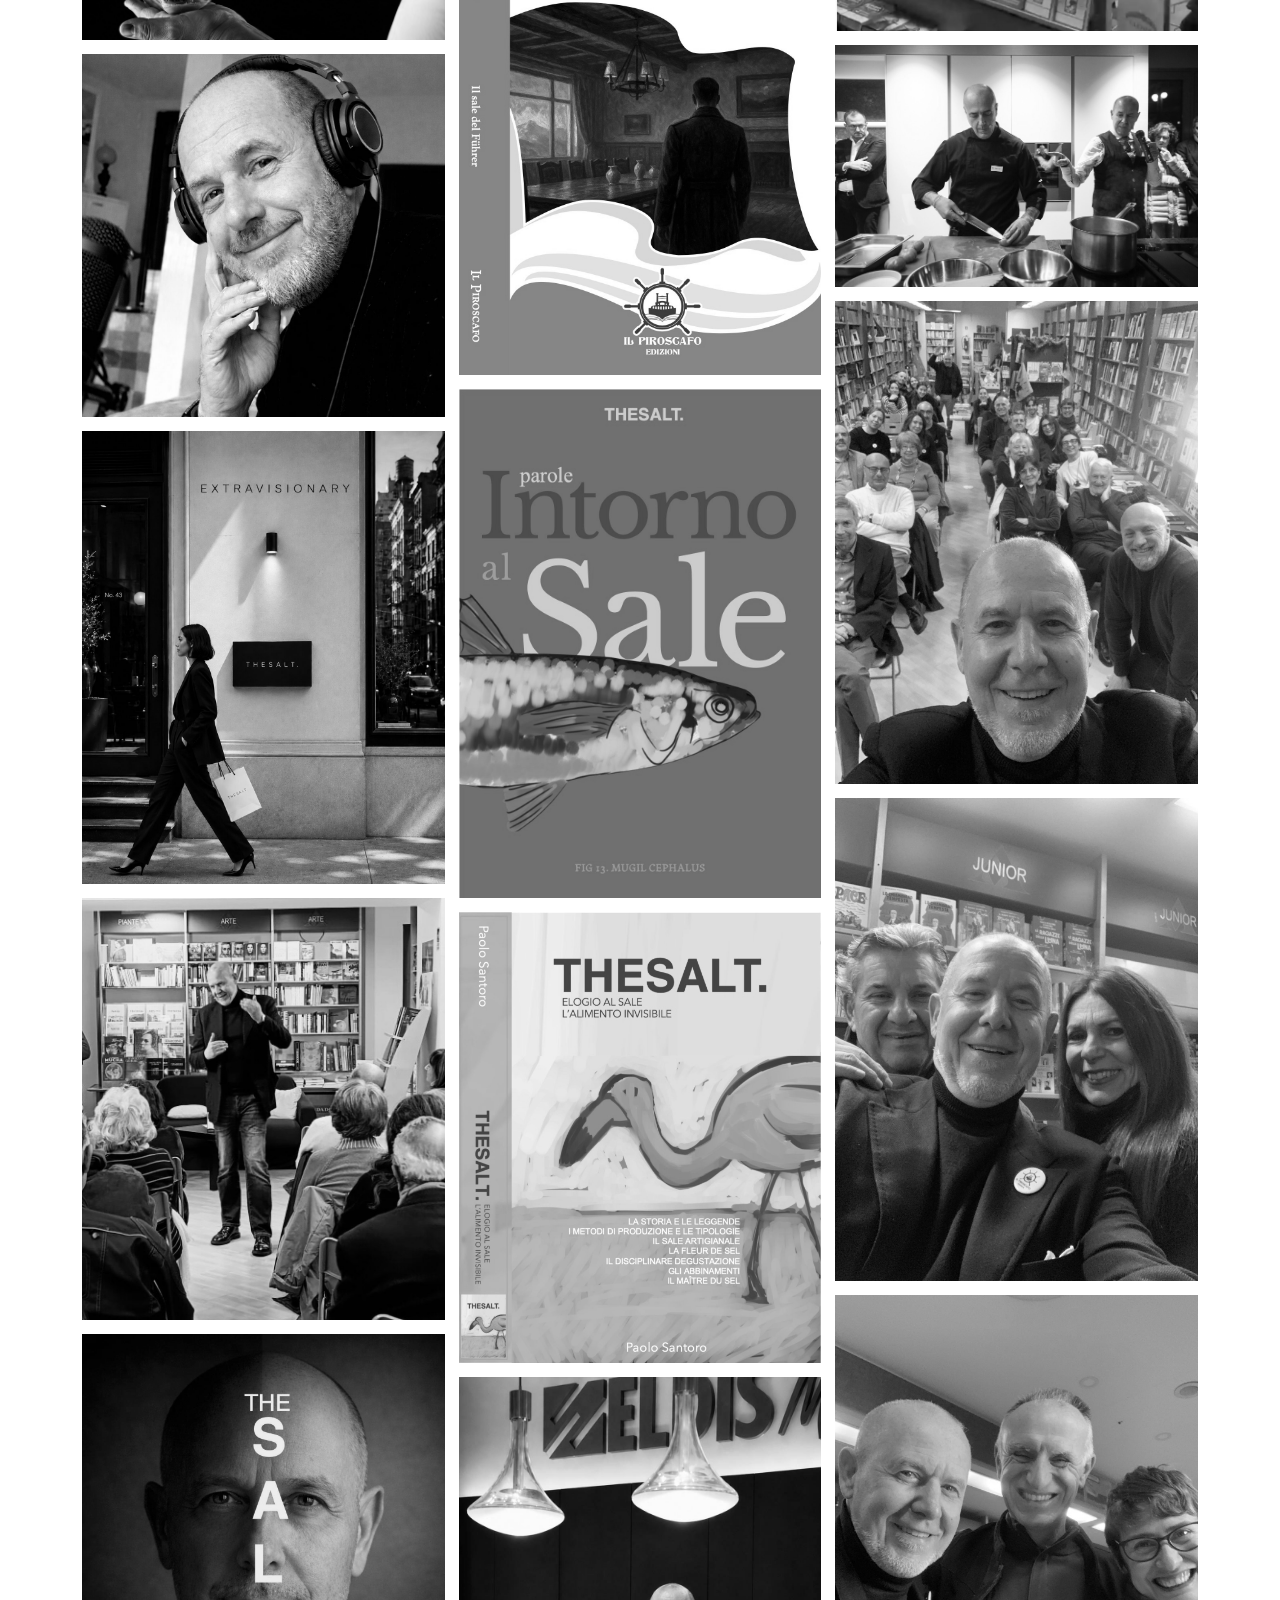
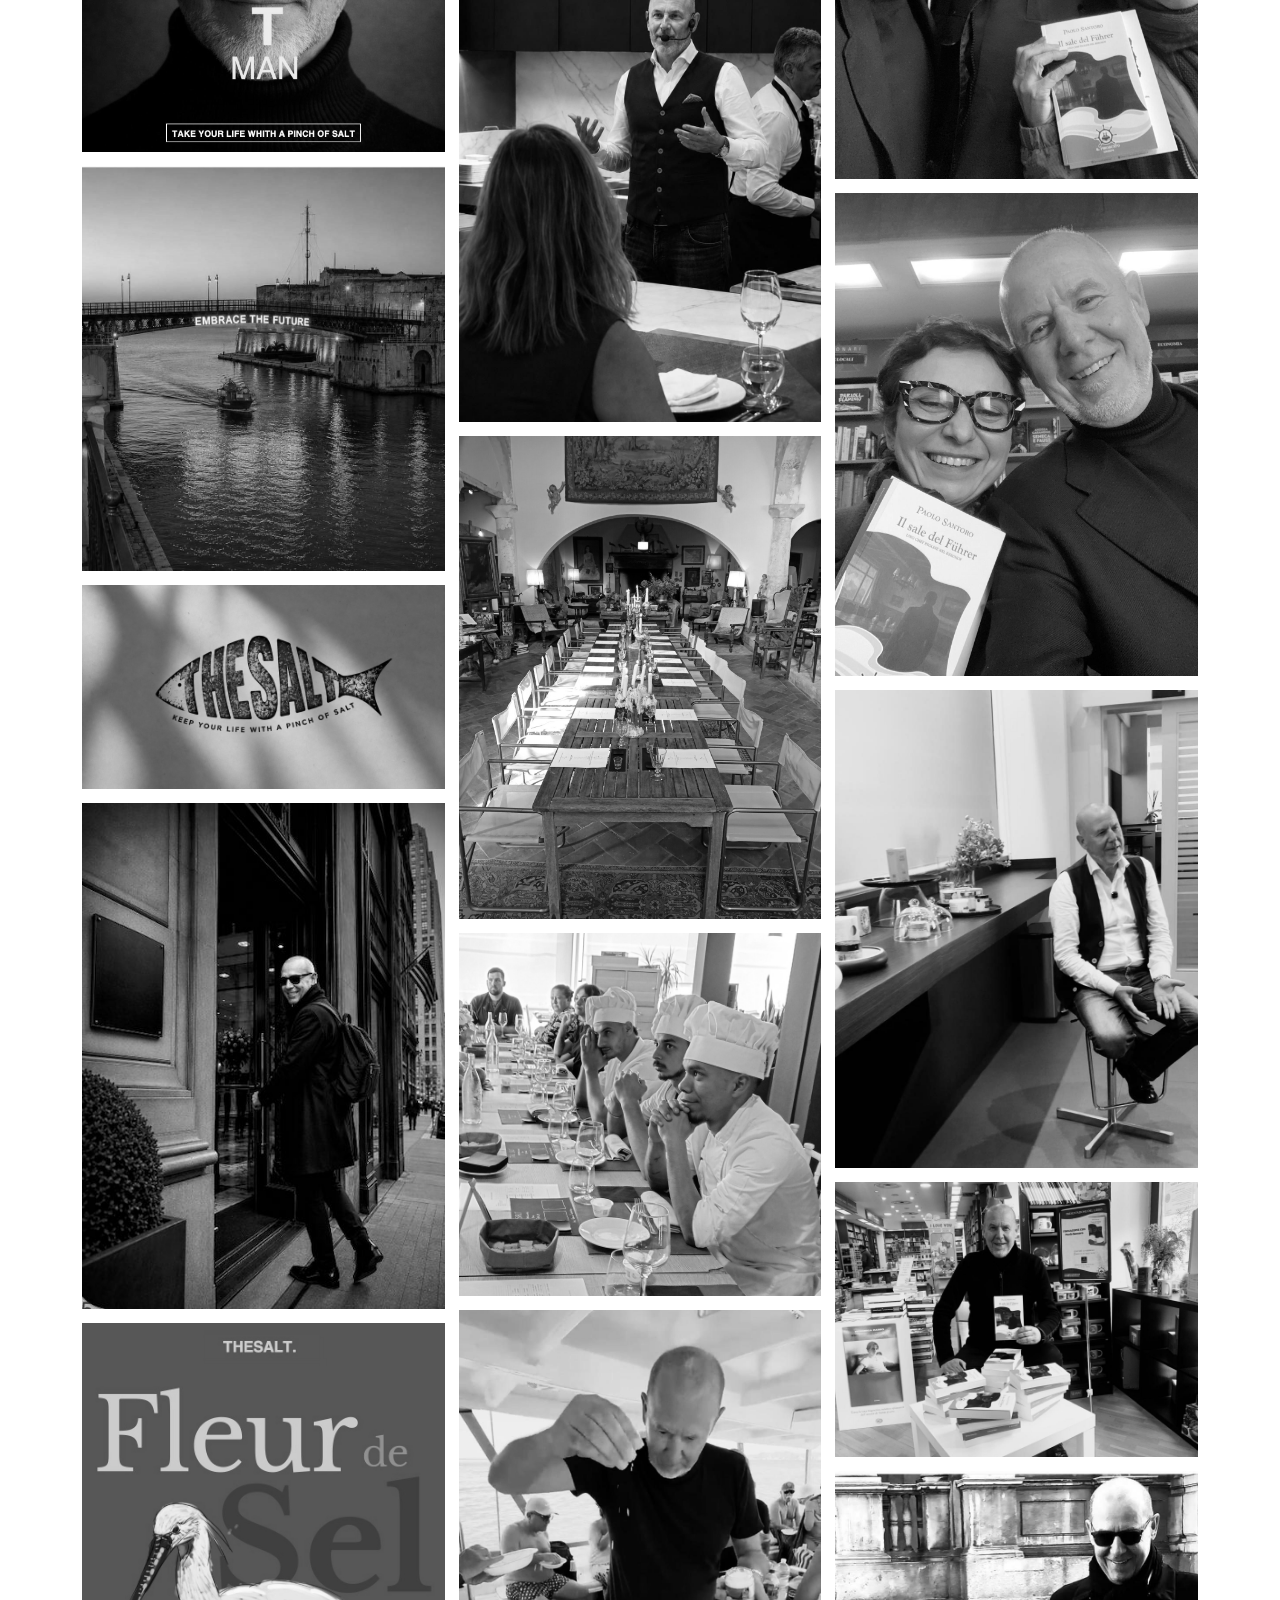
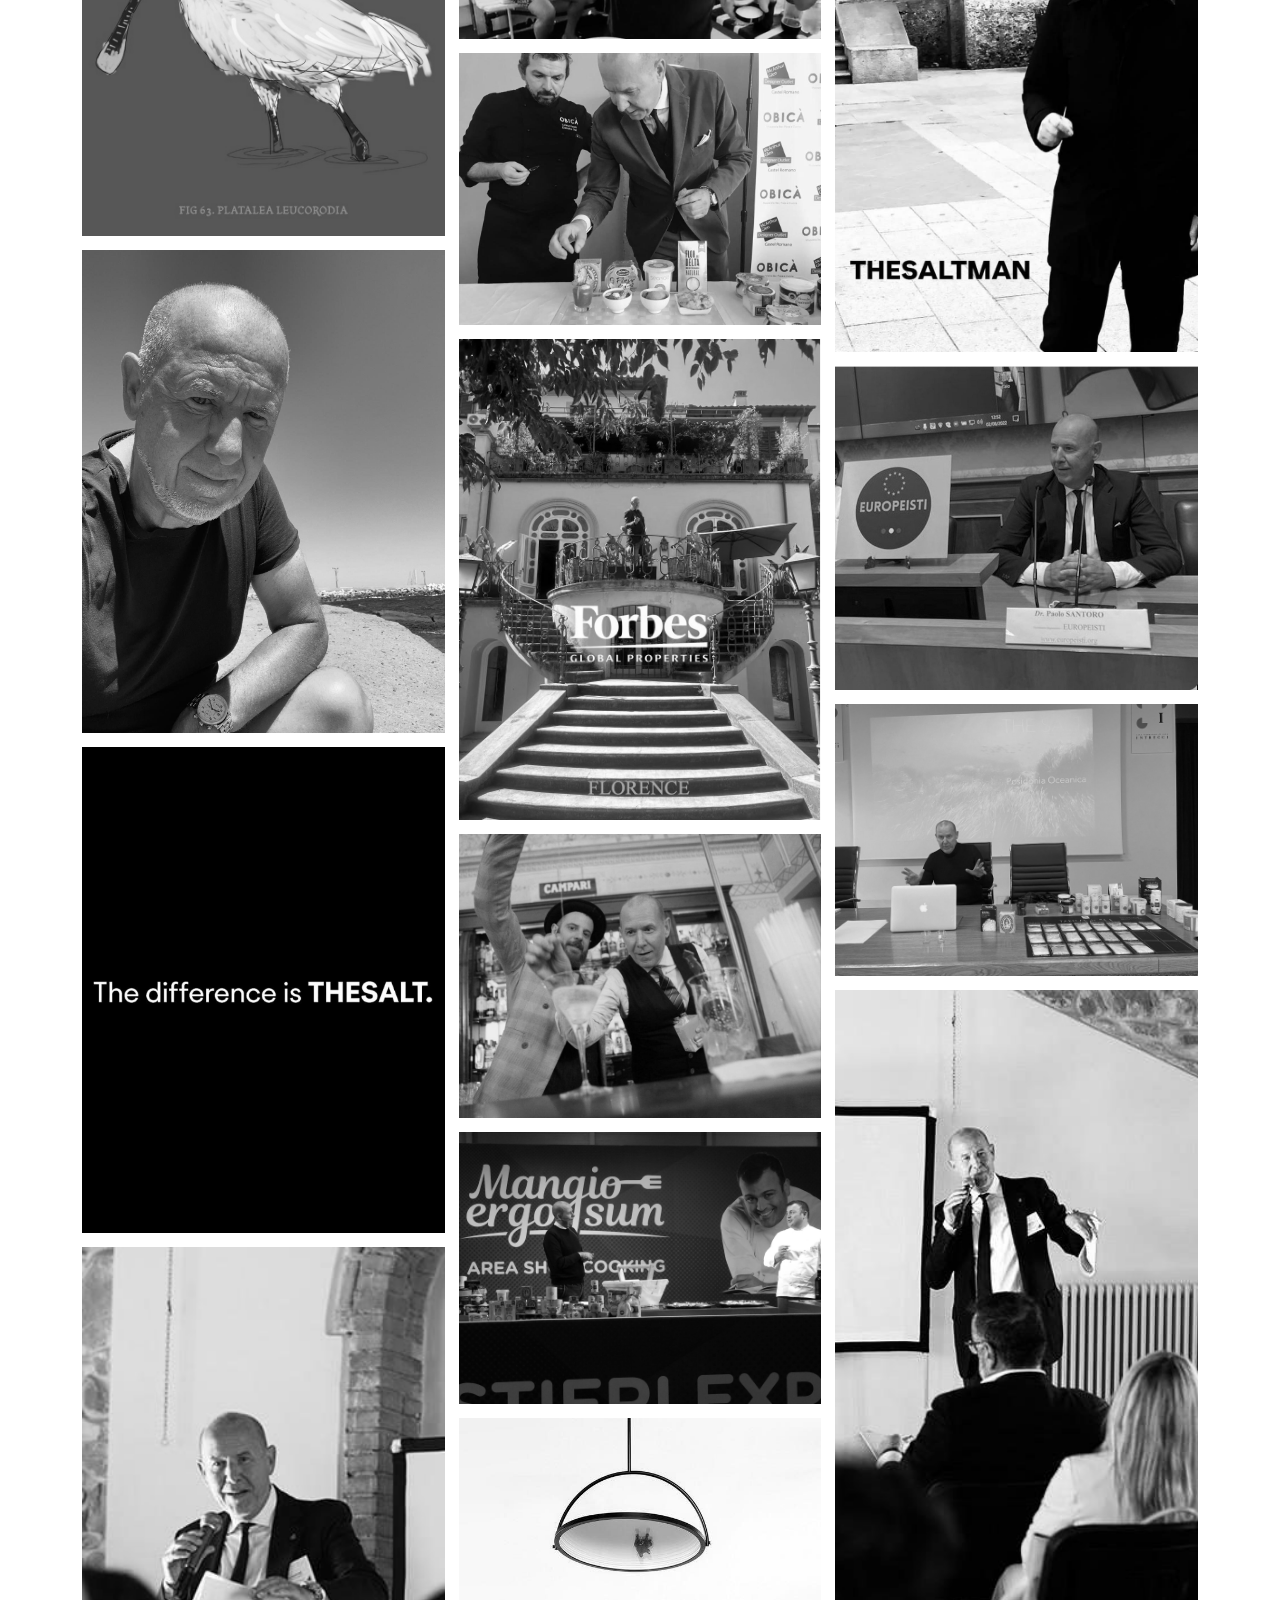
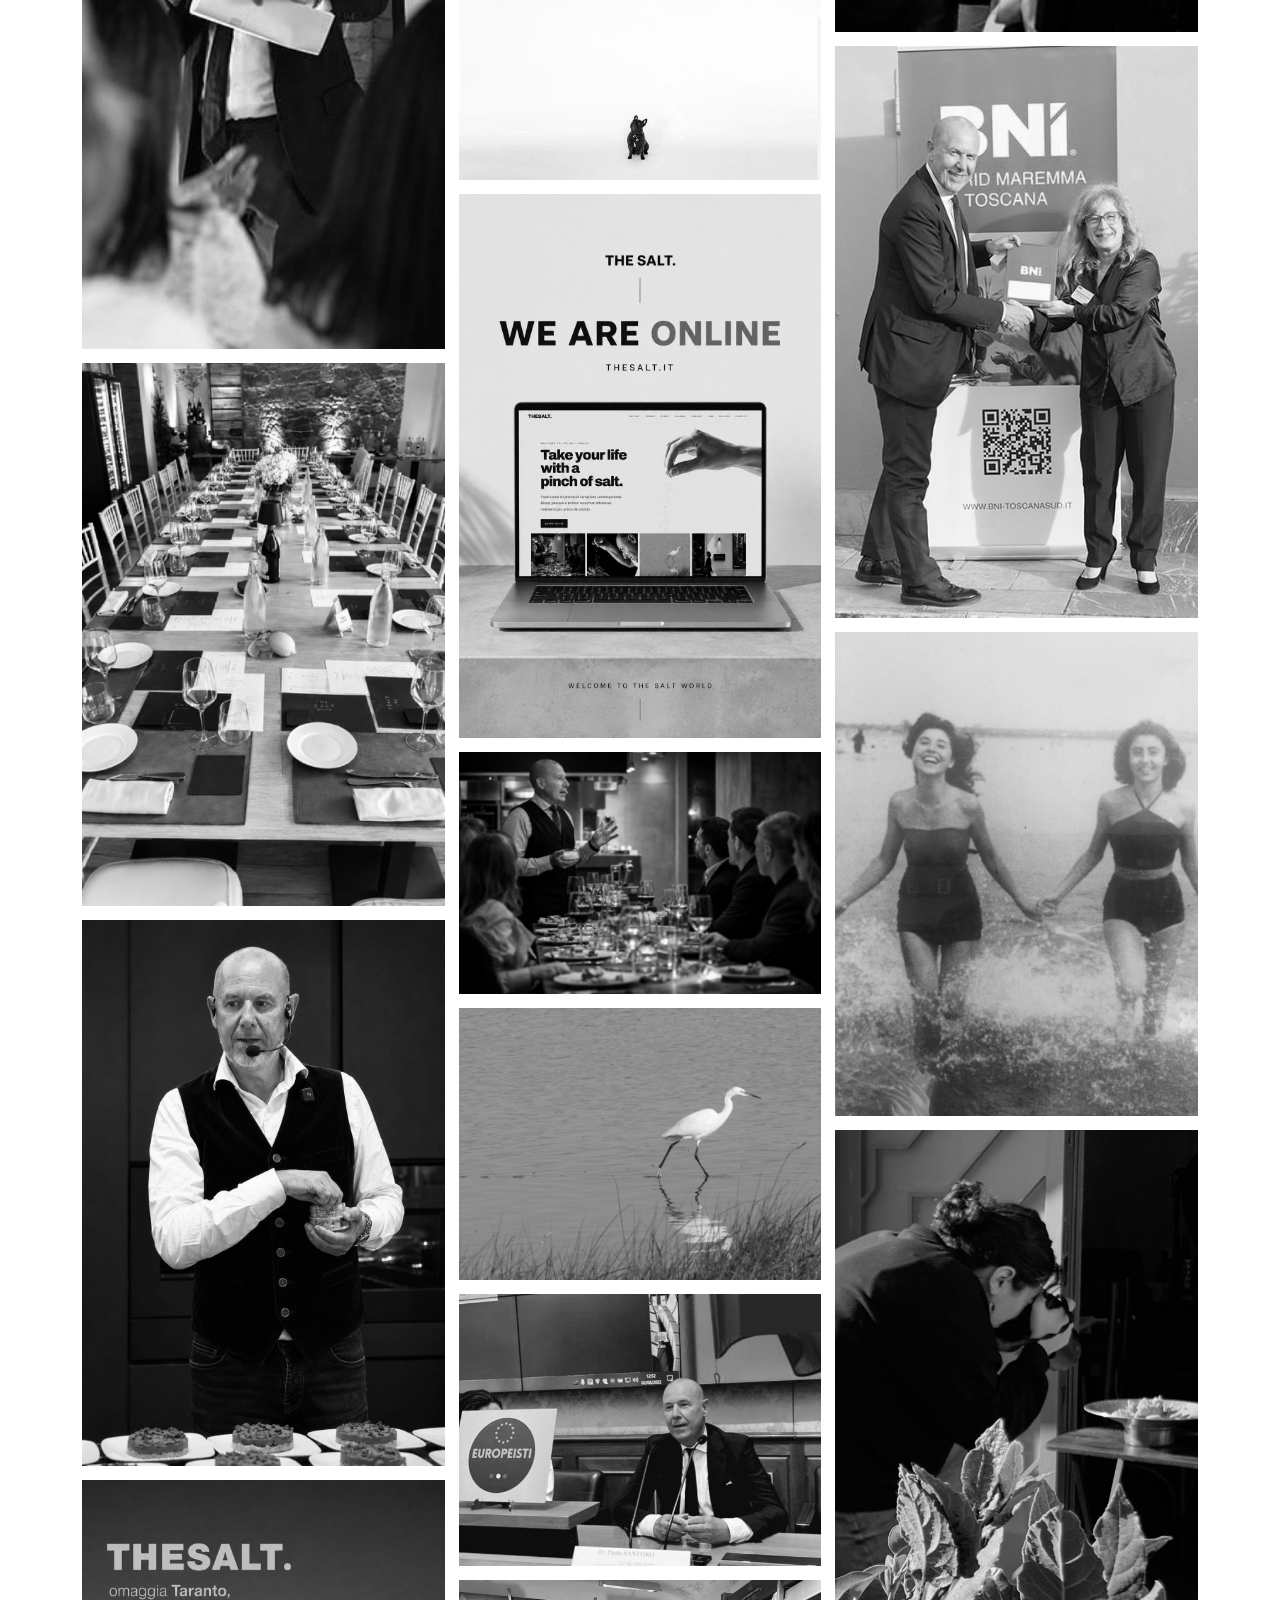
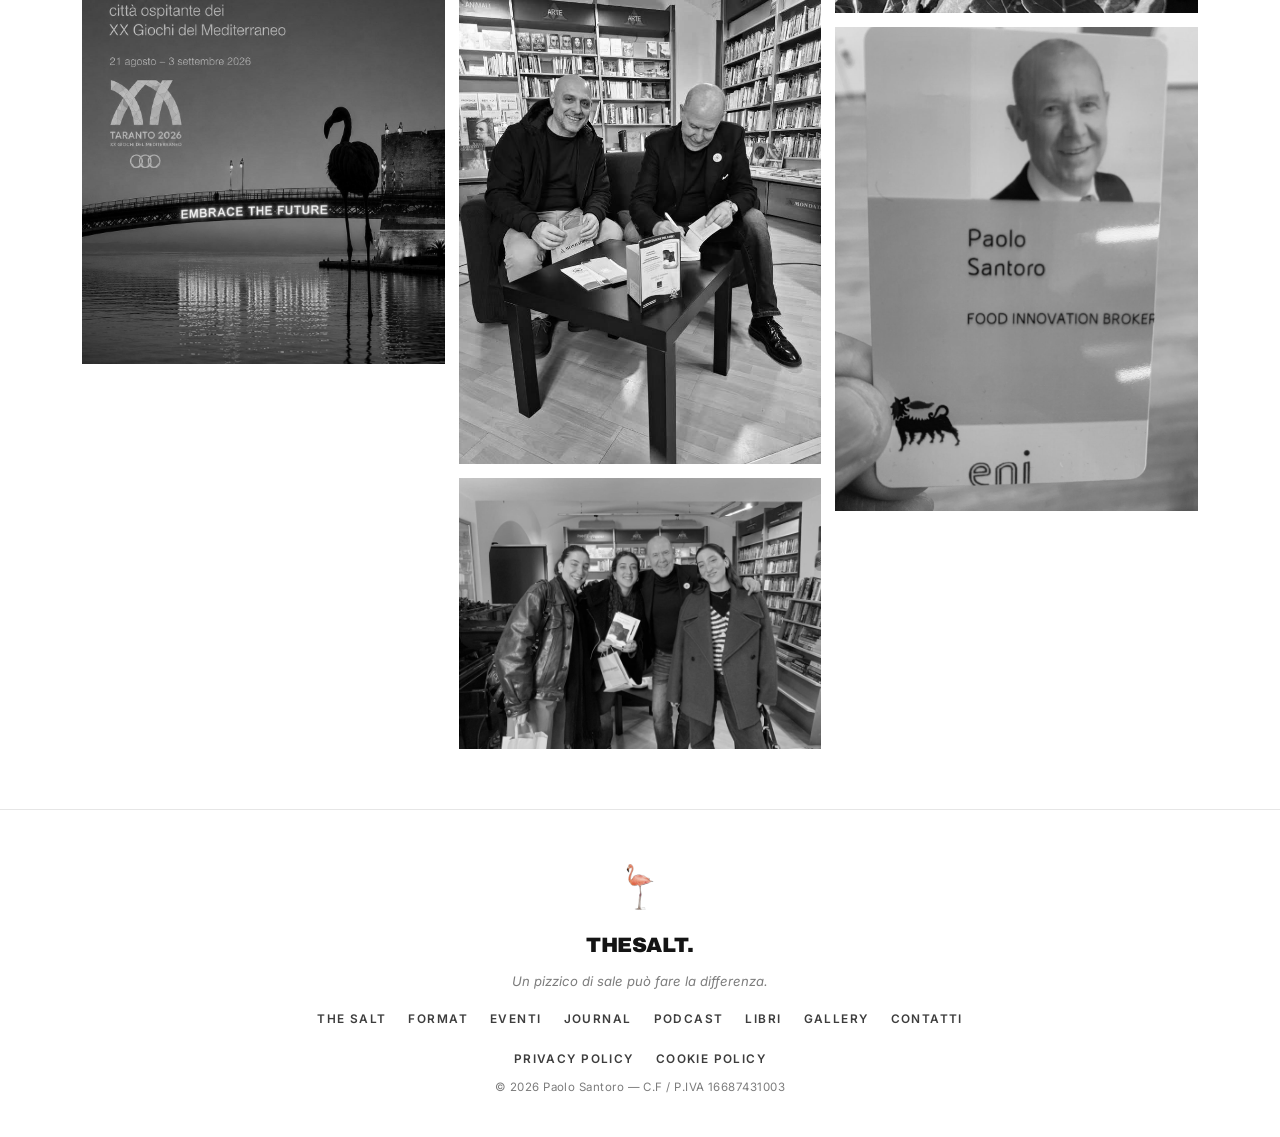
==== commit d39c2cd8: "Aggiornamento contenuti dal pannello" ====
--- a/gallery.html
+++ b/gallery.html
@@ -48,16 +48,15 @@
       <img src="assets/img/ev-form1.jpg" alt="Seminario">
       <img src="assets/img/gallery-26.jpg" alt="THE SALT">
       <img src="assets/img/maitre.jpg" alt="Il gesto del sale">
-      <img src="assets/img/gallery-21.jpg" alt="THE SALT">
       <img src="assets/img/podcast.jpg" alt="Podcast The Salt People">
-      <img src="assets/img/hero-paolo.jpg" alt="Paolo Santoro">
       <img src="assets/img/extravisionary.jpg" alt="Extravisionary">
       <img src="assets/img/bio.jpg" alt="Paolo Santoro">
+      <img src="assets/img/gallery-21.jpg" alt="THE SALT">
       <img src="assets/img/gallery-03.jpg" alt="THE SALT">
       <img src="assets/img/gallery-34.jpg" alt="THE SALT">
+      <img src="assets/img/hero-paolo.jpg" alt="Paolo Santoro">
+      <img src="assets/img/gallery-23.jpg" alt="THE SALT">
       <img src="assets/img/gallery-20.jpg" alt="THE SALT">
-      <img src="assets/img/gallery-04.jpg" alt="THE SALT">
-      <img src="assets/img/gallery-23.jpg" alt="THE SALT">
       <img src="assets/img/gallery-22.jpg" alt="THE SALT">
       <img src="assets/img/gallery-38.jpg" alt="THE SALT">
       <img src="assets/img/f-degustazioni.jpg" alt="Degustazioni">
@@ -82,9 +81,9 @@
       <img src="assets/img/hero2.jpg" alt="THE SALT esperienza">
       <img src="assets/img/gallery-32.jpg" alt="THE SALT">
       <img src="assets/img/gallery-09.jpg" alt="THE SALT">
+      <img src="assets/img/gallery-13.jpg" alt="THE SALT">
+      <img src="assets/img/gallery-43.jpg" alt="THE SALT">
       <img src="assets/img/gallery-10.jpg" alt="THE SALT">
-      <img src="assets/img/gallery-43.jpg" alt="THE SALT">
-      <img src="assets/img/gallery-13.jpg" alt="THE SALT">
       <img src="assets/img/ev-mkt1.jpg" alt="The Salt Brunch">
       <img src="assets/img/gallery-11.jpg" alt="THE SALT">
       <img src="assets/img/gallery-12.jpg" alt="THE SALT">
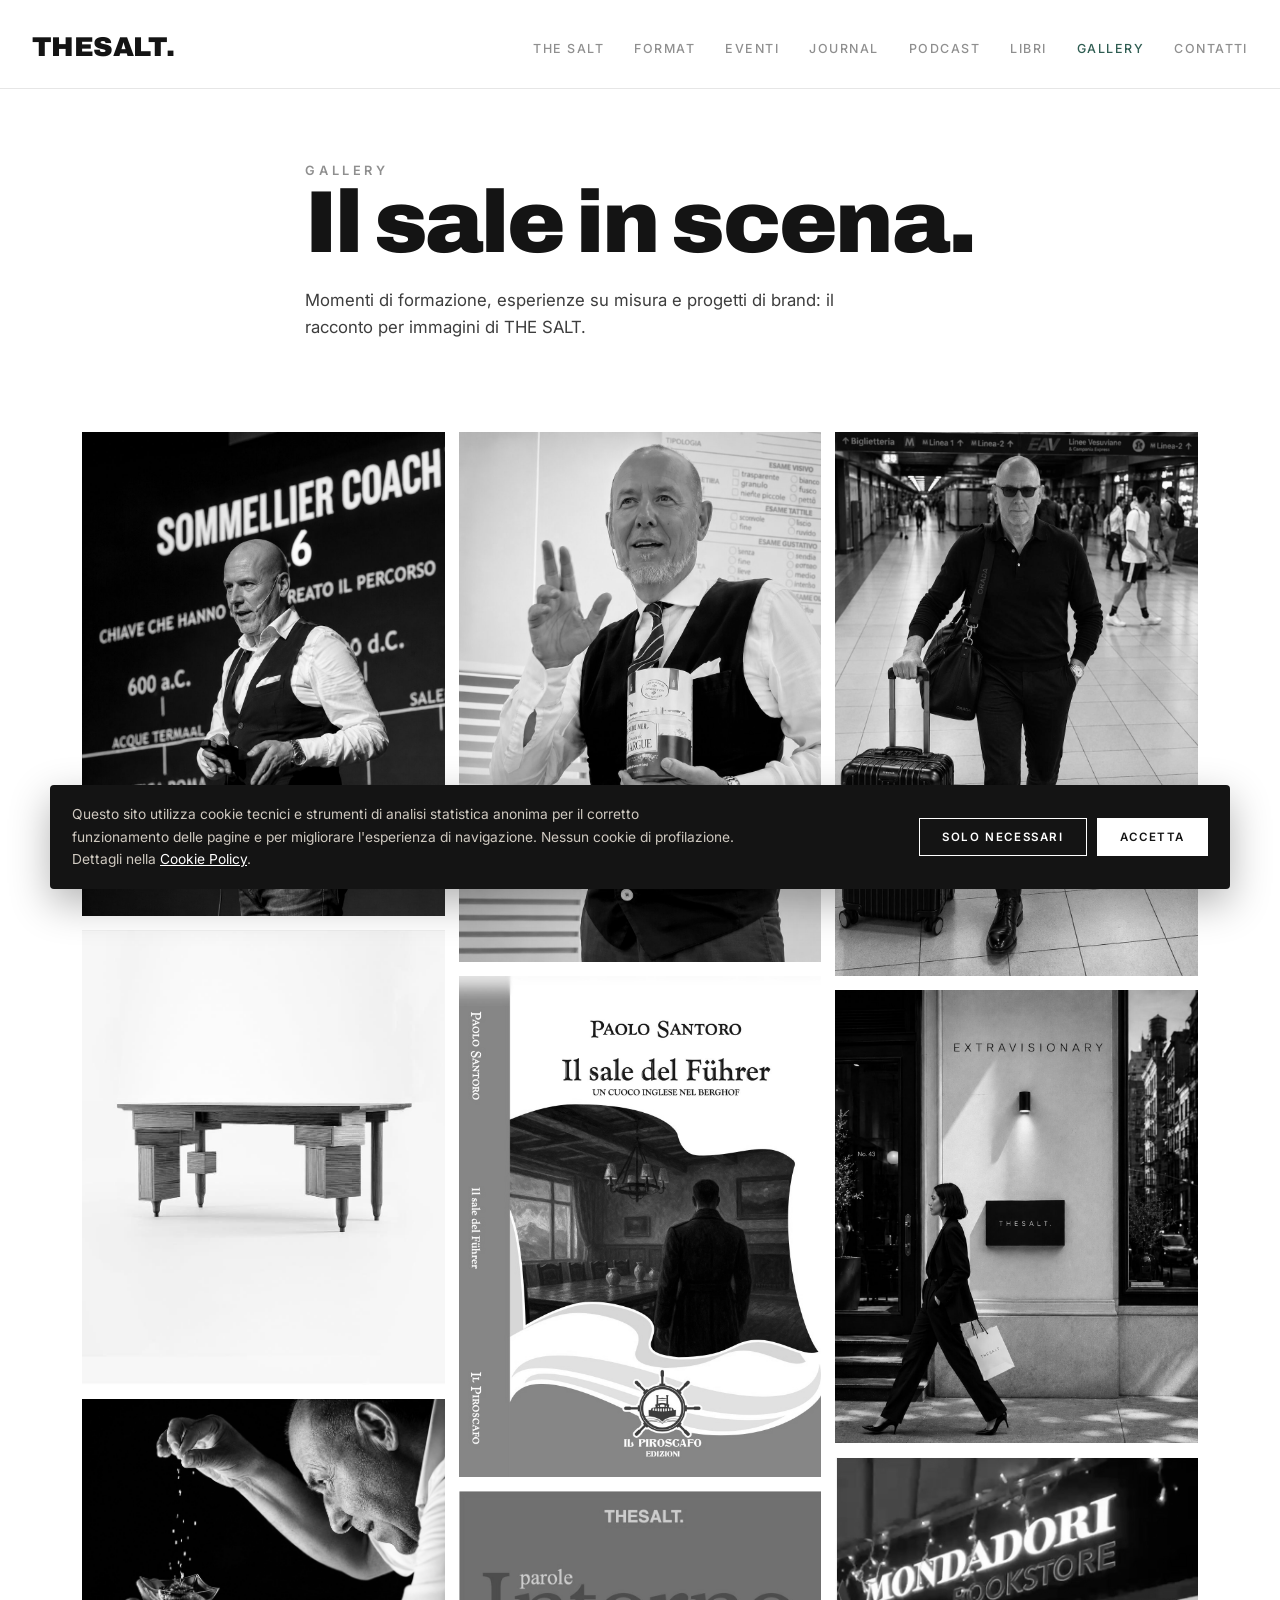
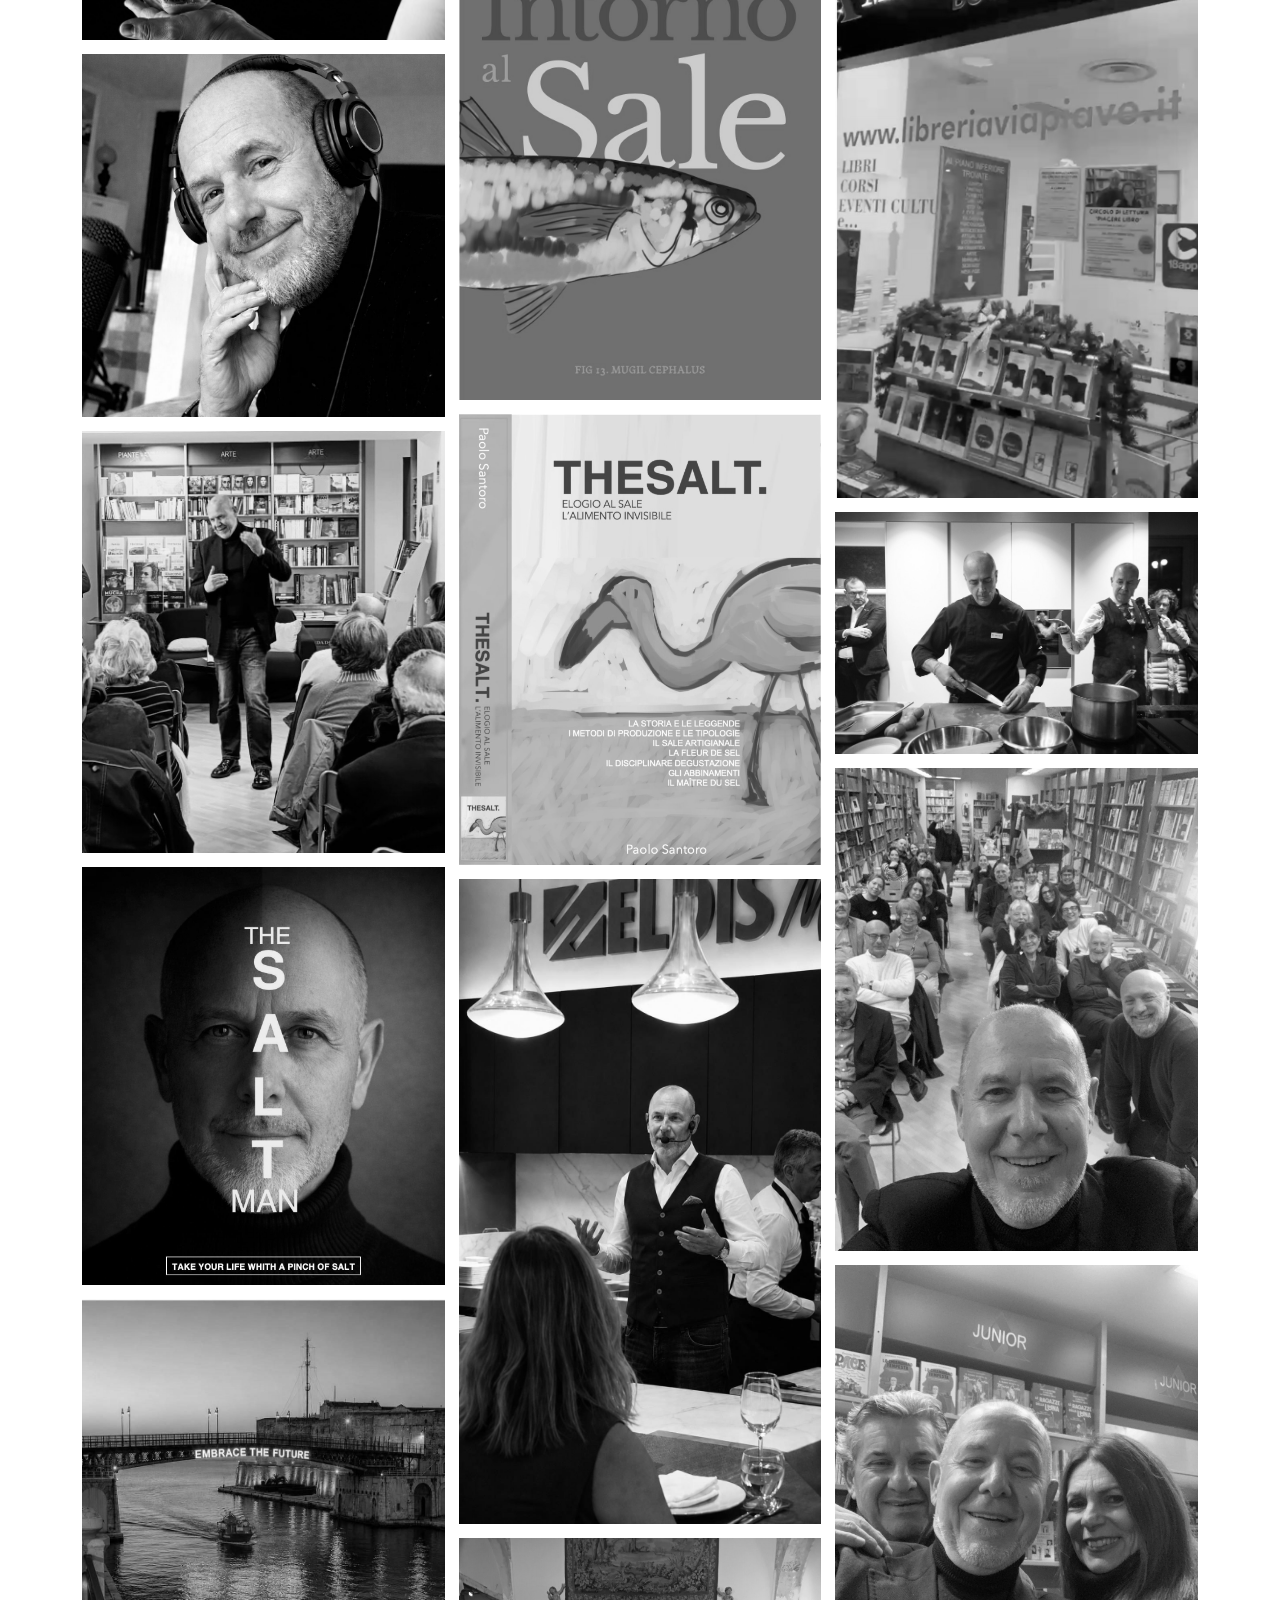
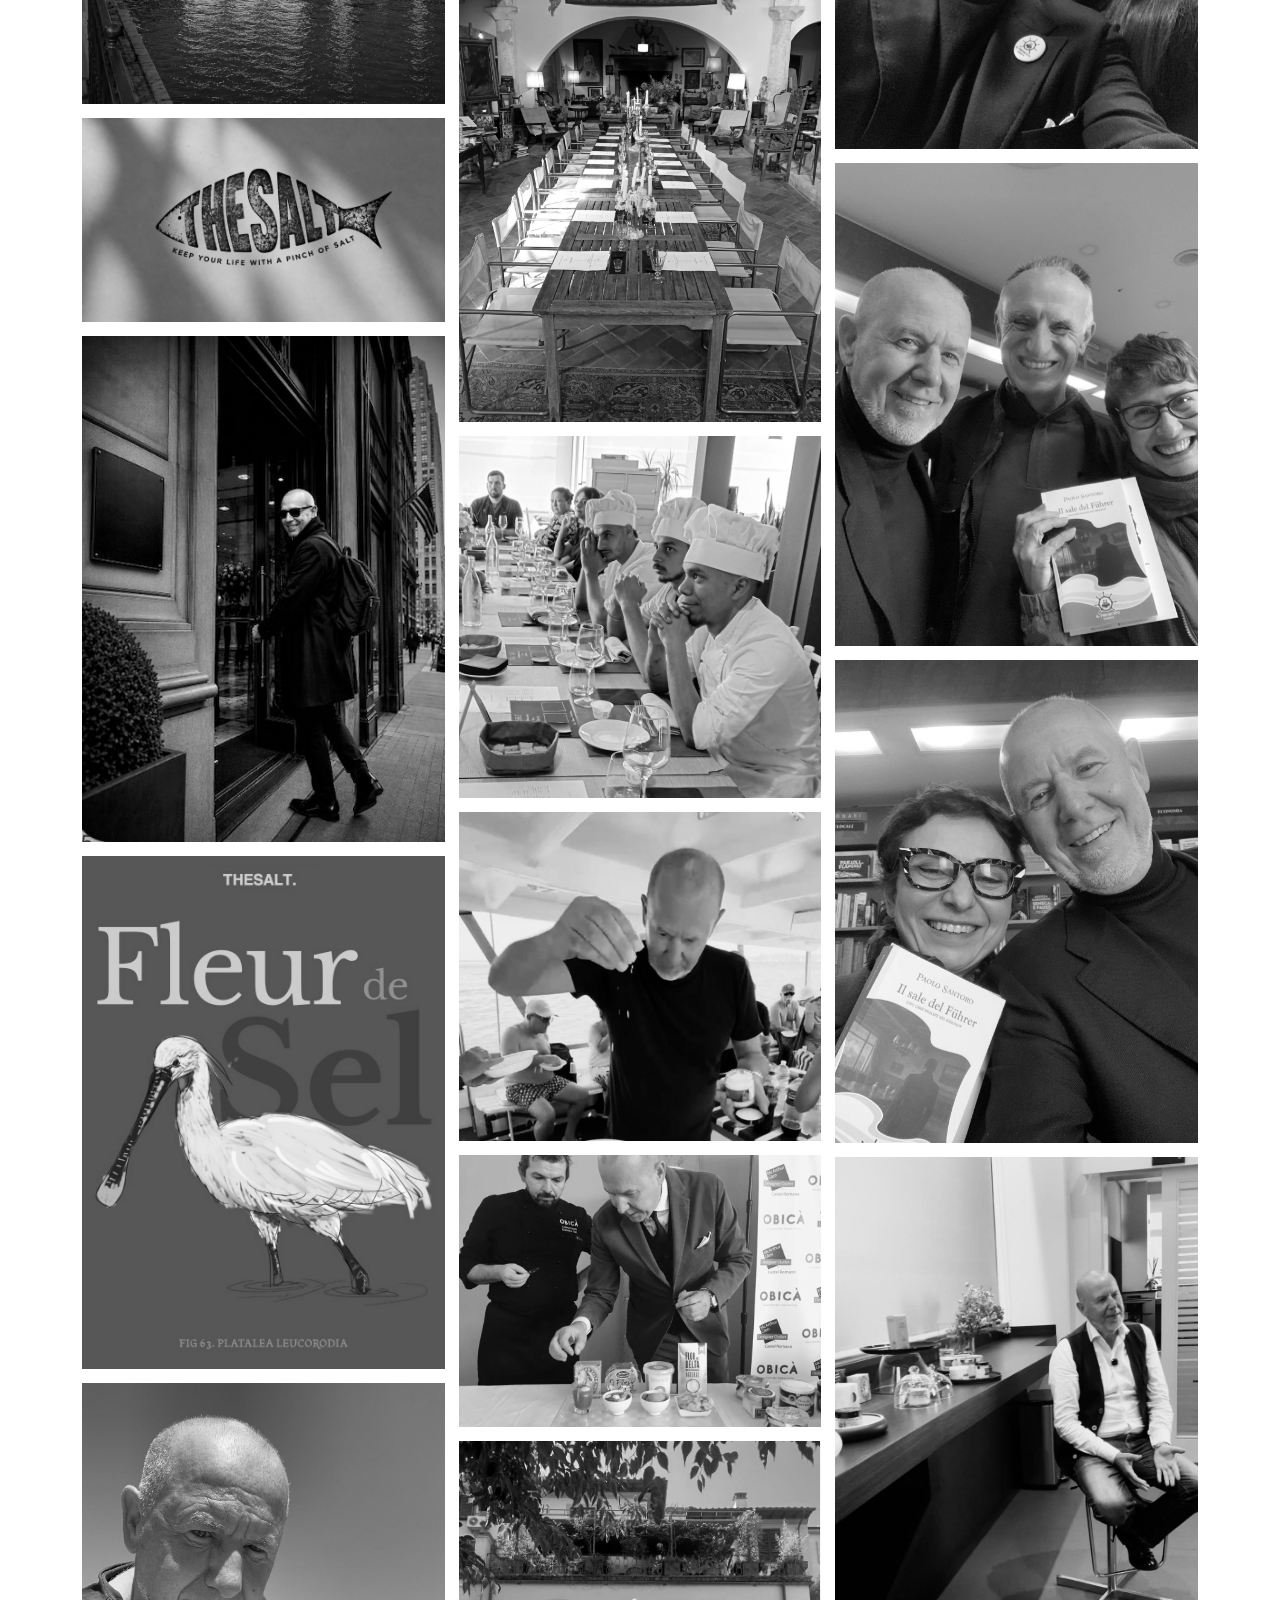
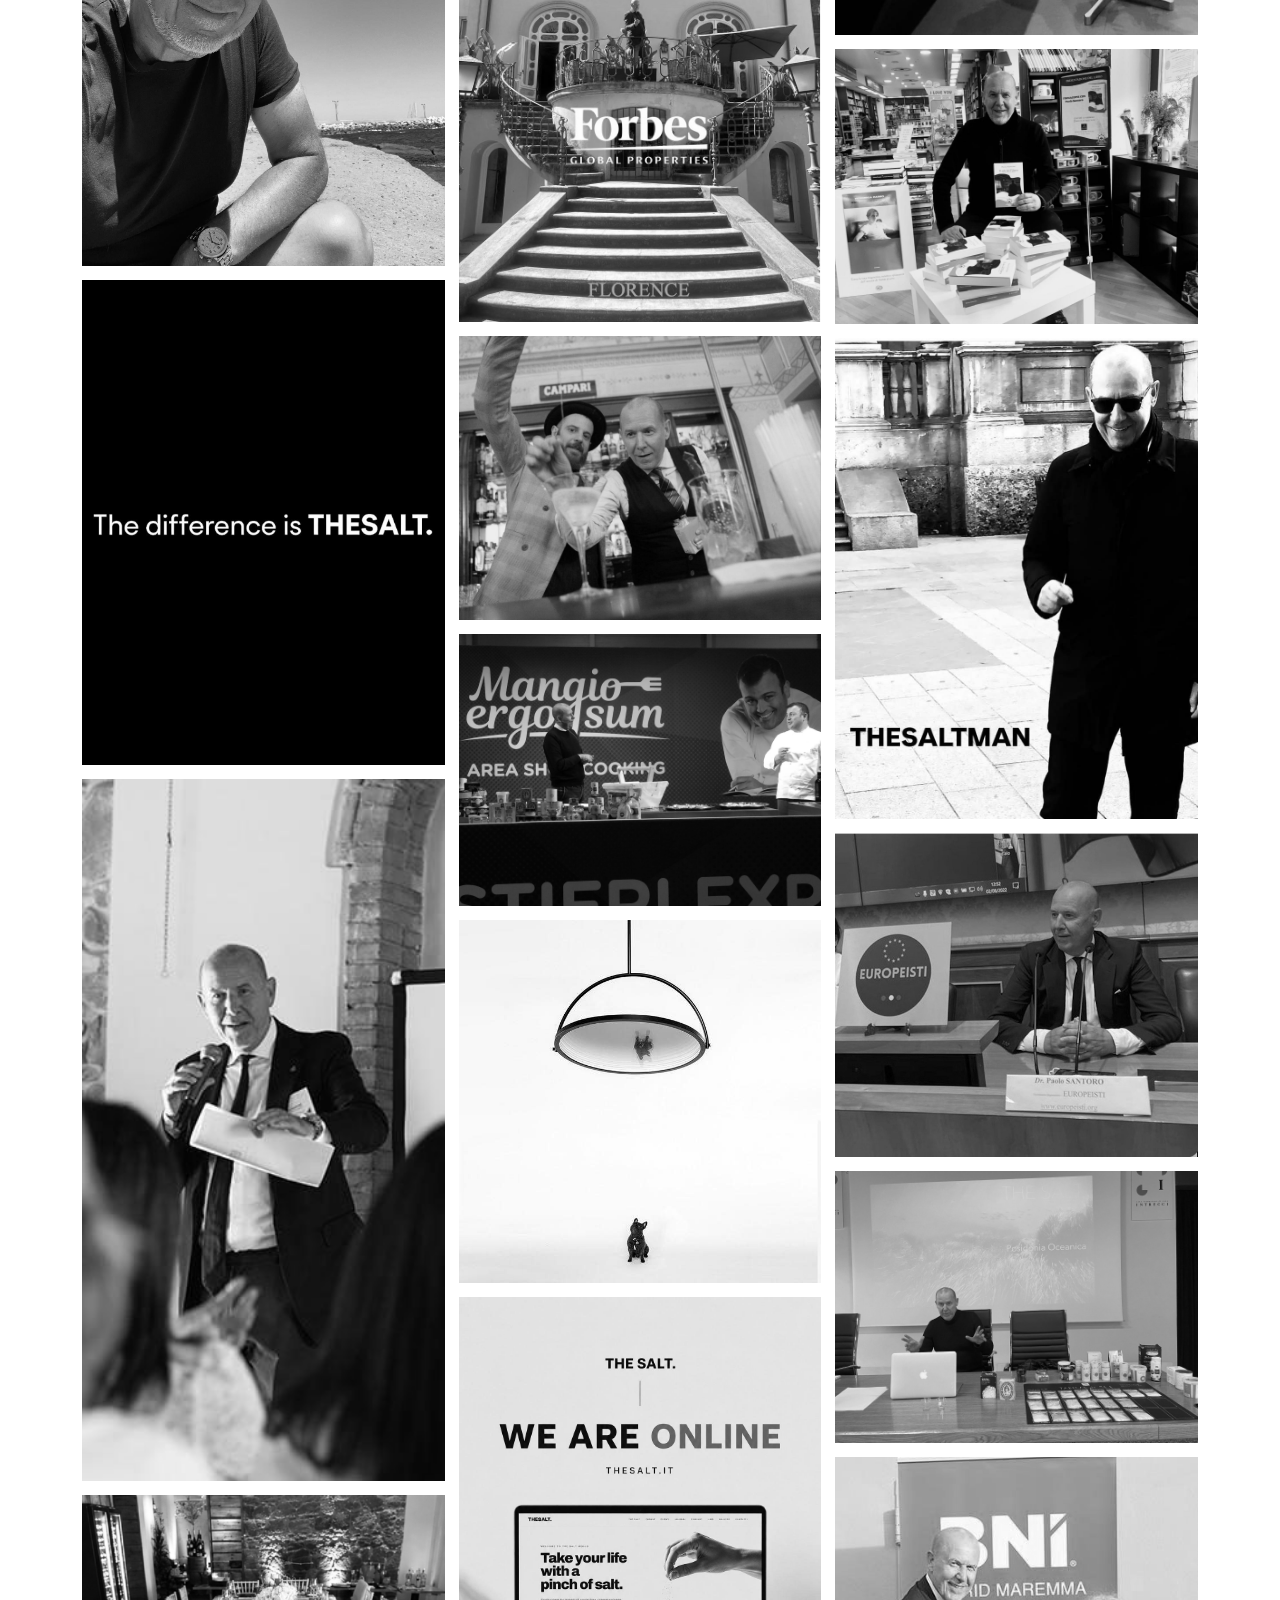
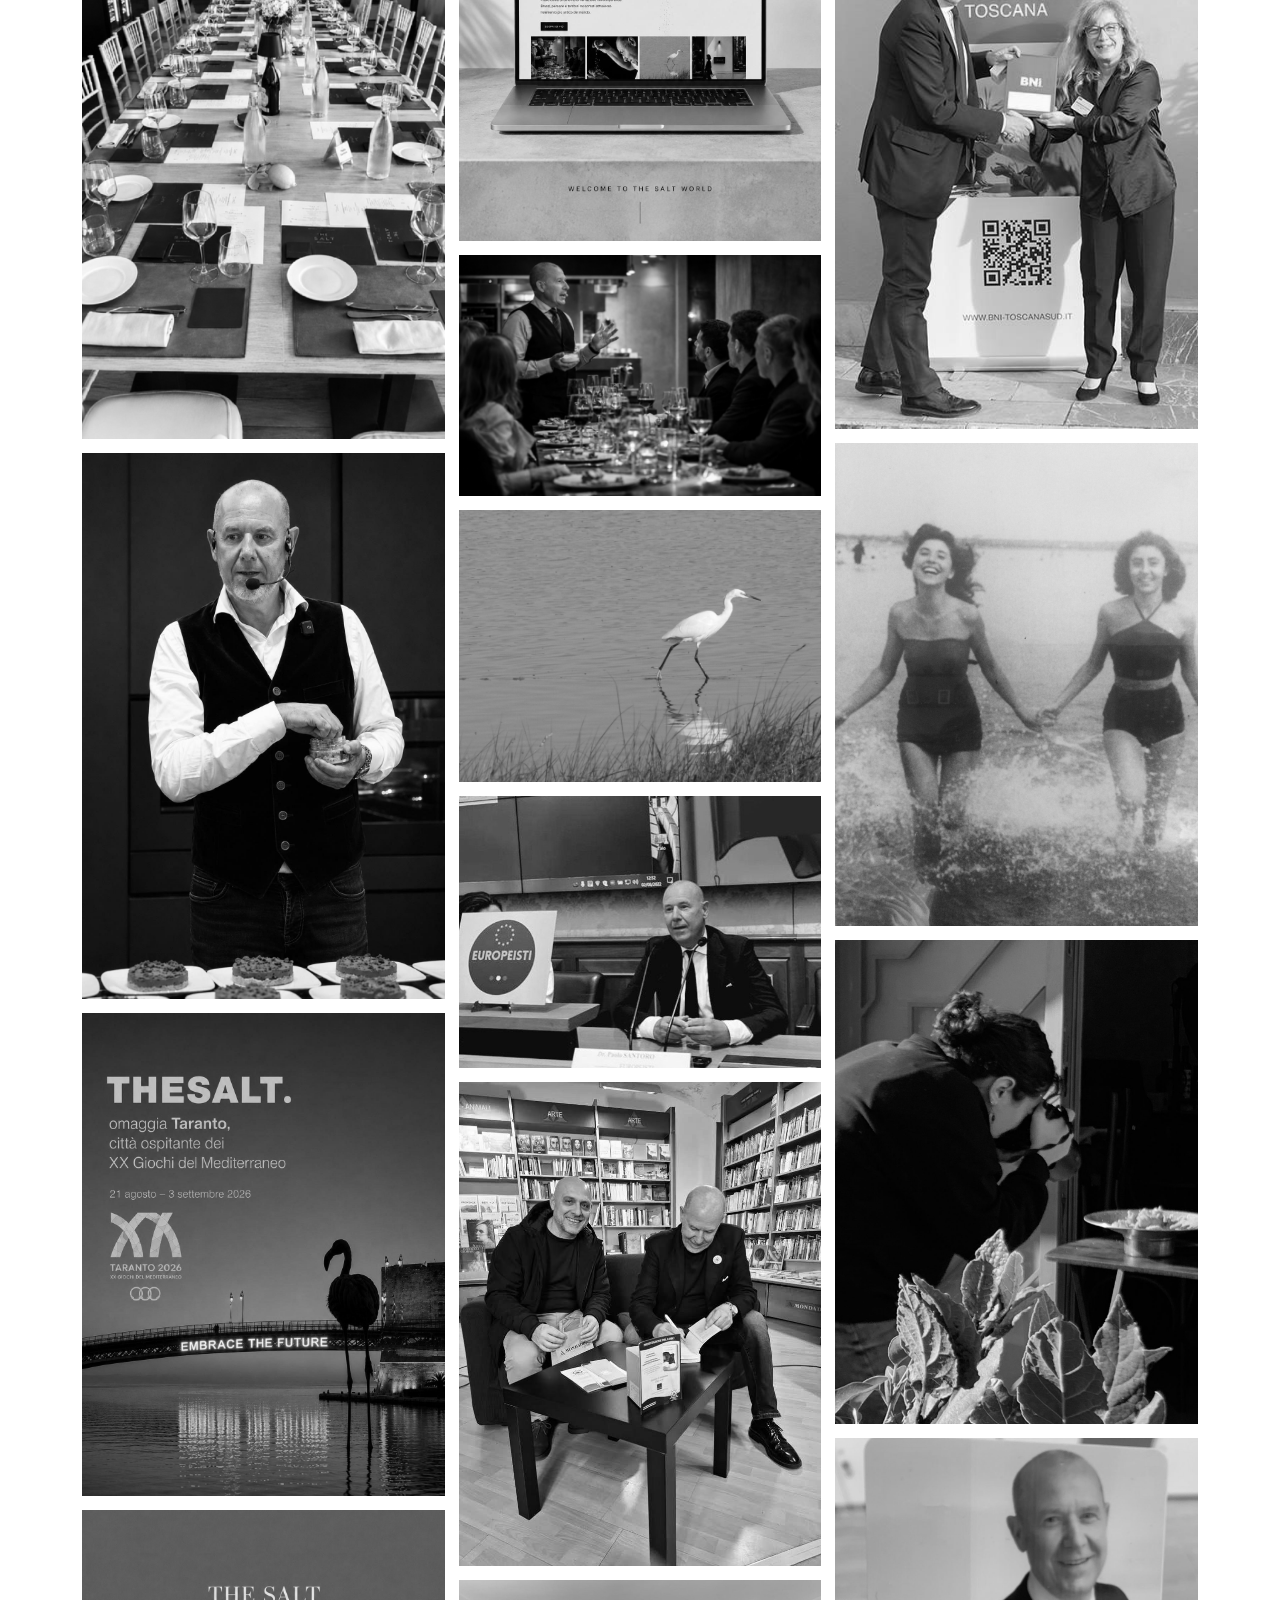
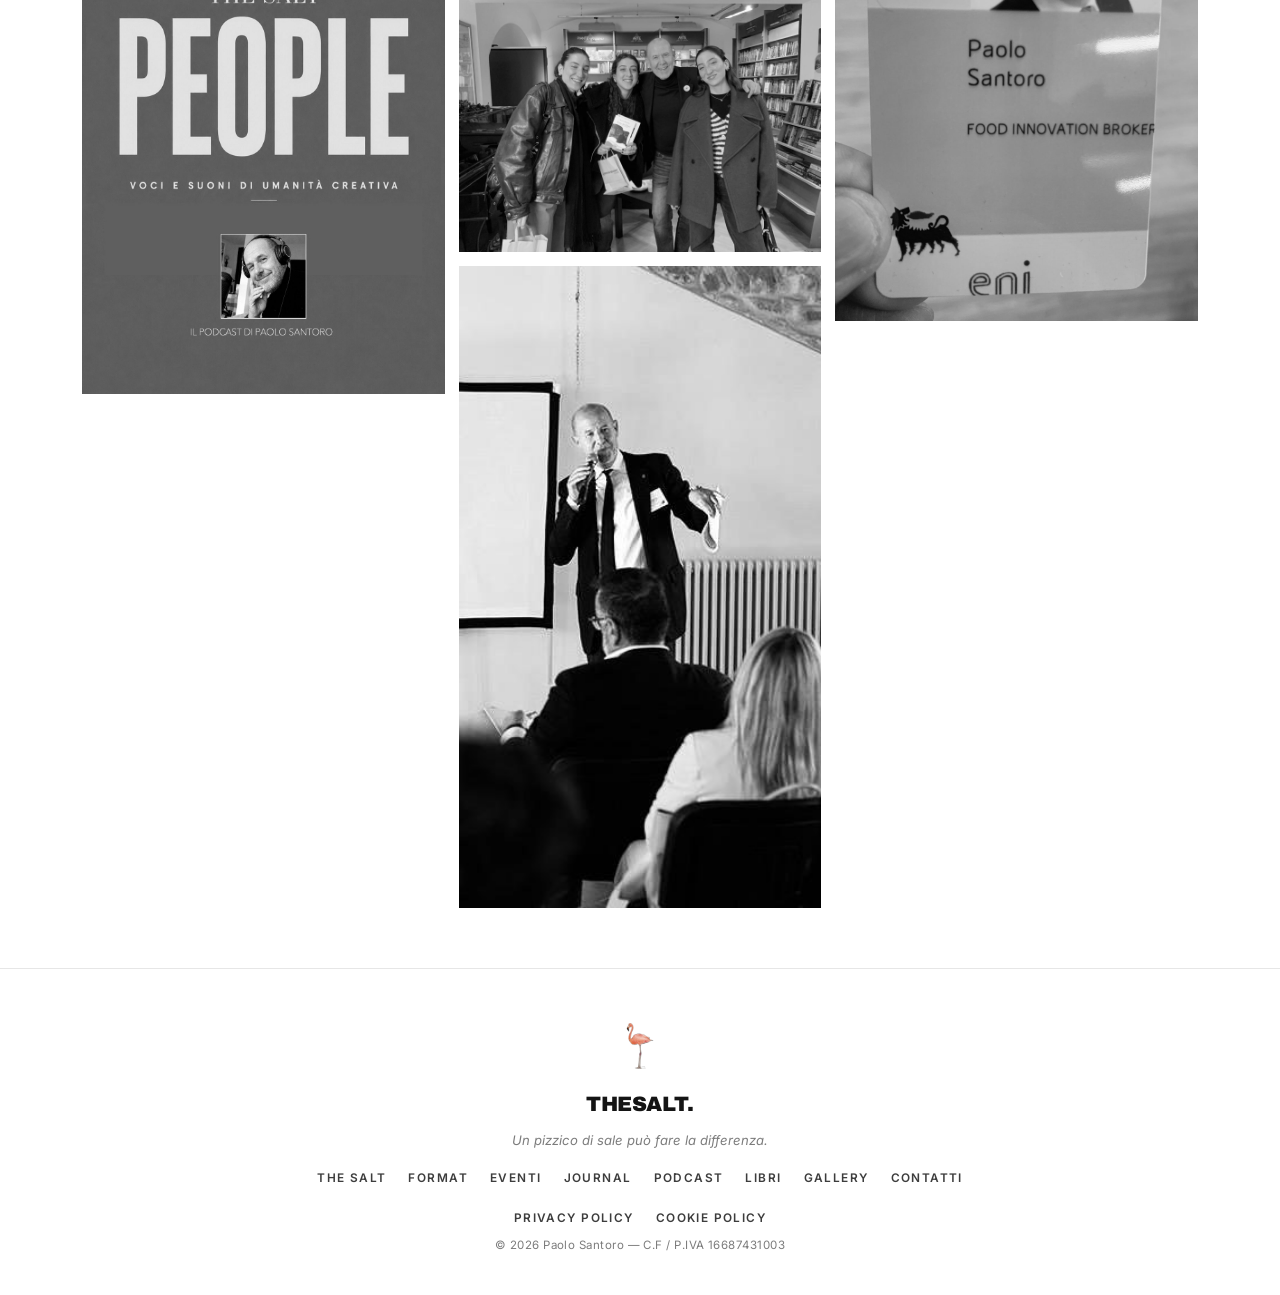
==== commit 569acd78: "Aggiornamento contenuti dal pannello" ====
--- a/gallery.html
+++ b/gallery.html
@@ -49,7 +49,6 @@
       <img src="assets/img/gallery-26.jpg" alt="THE SALT">
       <img src="assets/img/maitre.jpg" alt="Il gesto del sale">
       <img src="assets/img/podcast.jpg" alt="Podcast The Salt People">
-      <img src="assets/img/extravisionary.jpg" alt="Extravisionary">
       <img src="assets/img/bio.jpg" alt="Paolo Santoro">
       <img src="assets/img/gallery-21.jpg" alt="THE SALT">
       <img src="assets/img/gallery-03.jpg" alt="THE SALT">
@@ -82,7 +81,9 @@
       <img src="assets/img/gallery-32.jpg" alt="THE SALT">
       <img src="assets/img/gallery-09.jpg" alt="THE SALT">
       <img src="assets/img/gallery-13.jpg" alt="THE SALT">
+      <img src="assets/img/gallery-37.jpg" alt="THE SALT">
       <img src="assets/img/gallery-43.jpg" alt="THE SALT">
+      <img src="assets/img/extravisionary.jpg" alt="Extravisionary">
       <img src="assets/img/gallery-10.jpg" alt="THE SALT">
       <img src="assets/img/ev-mkt1.jpg" alt="The Salt Brunch">
       <img src="assets/img/gallery-11.jpg" alt="THE SALT">
@@ -94,7 +95,6 @@
       <img src="assets/img/gallery-28.jpg" alt="THE SALT">
       <img src="assets/img/gallery-33.jpg" alt="THE SALT">
       <img src="assets/img/gallery-36.jpg" alt="THE SALT">
-      <img src="assets/img/gallery-37.jpg" alt="THE SALT">
       <img src="assets/img/gallery-40.jpg" alt="THE SALT">
       <img src="assets/img/gallery-39.jpg" alt="THE SALT">
       <img src="assets/img/gallery-41.jpg" alt="THE SALT">
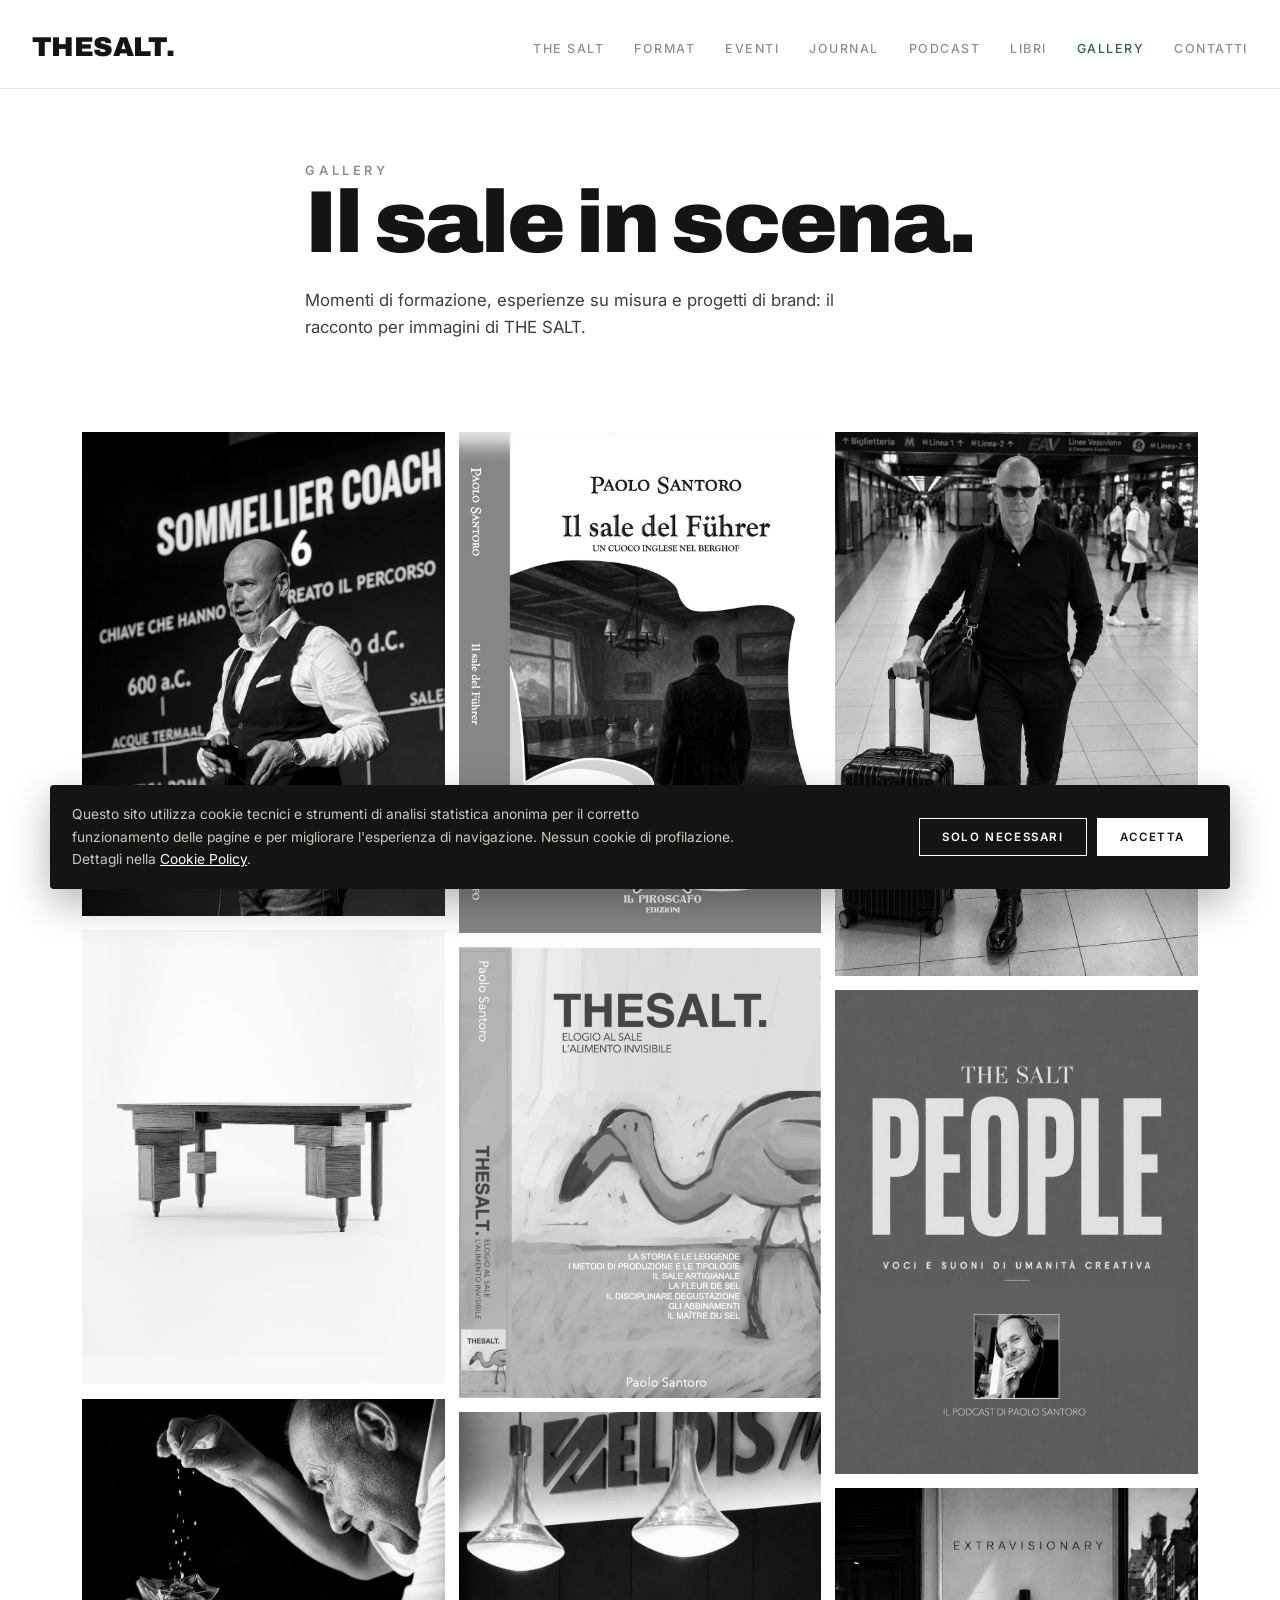
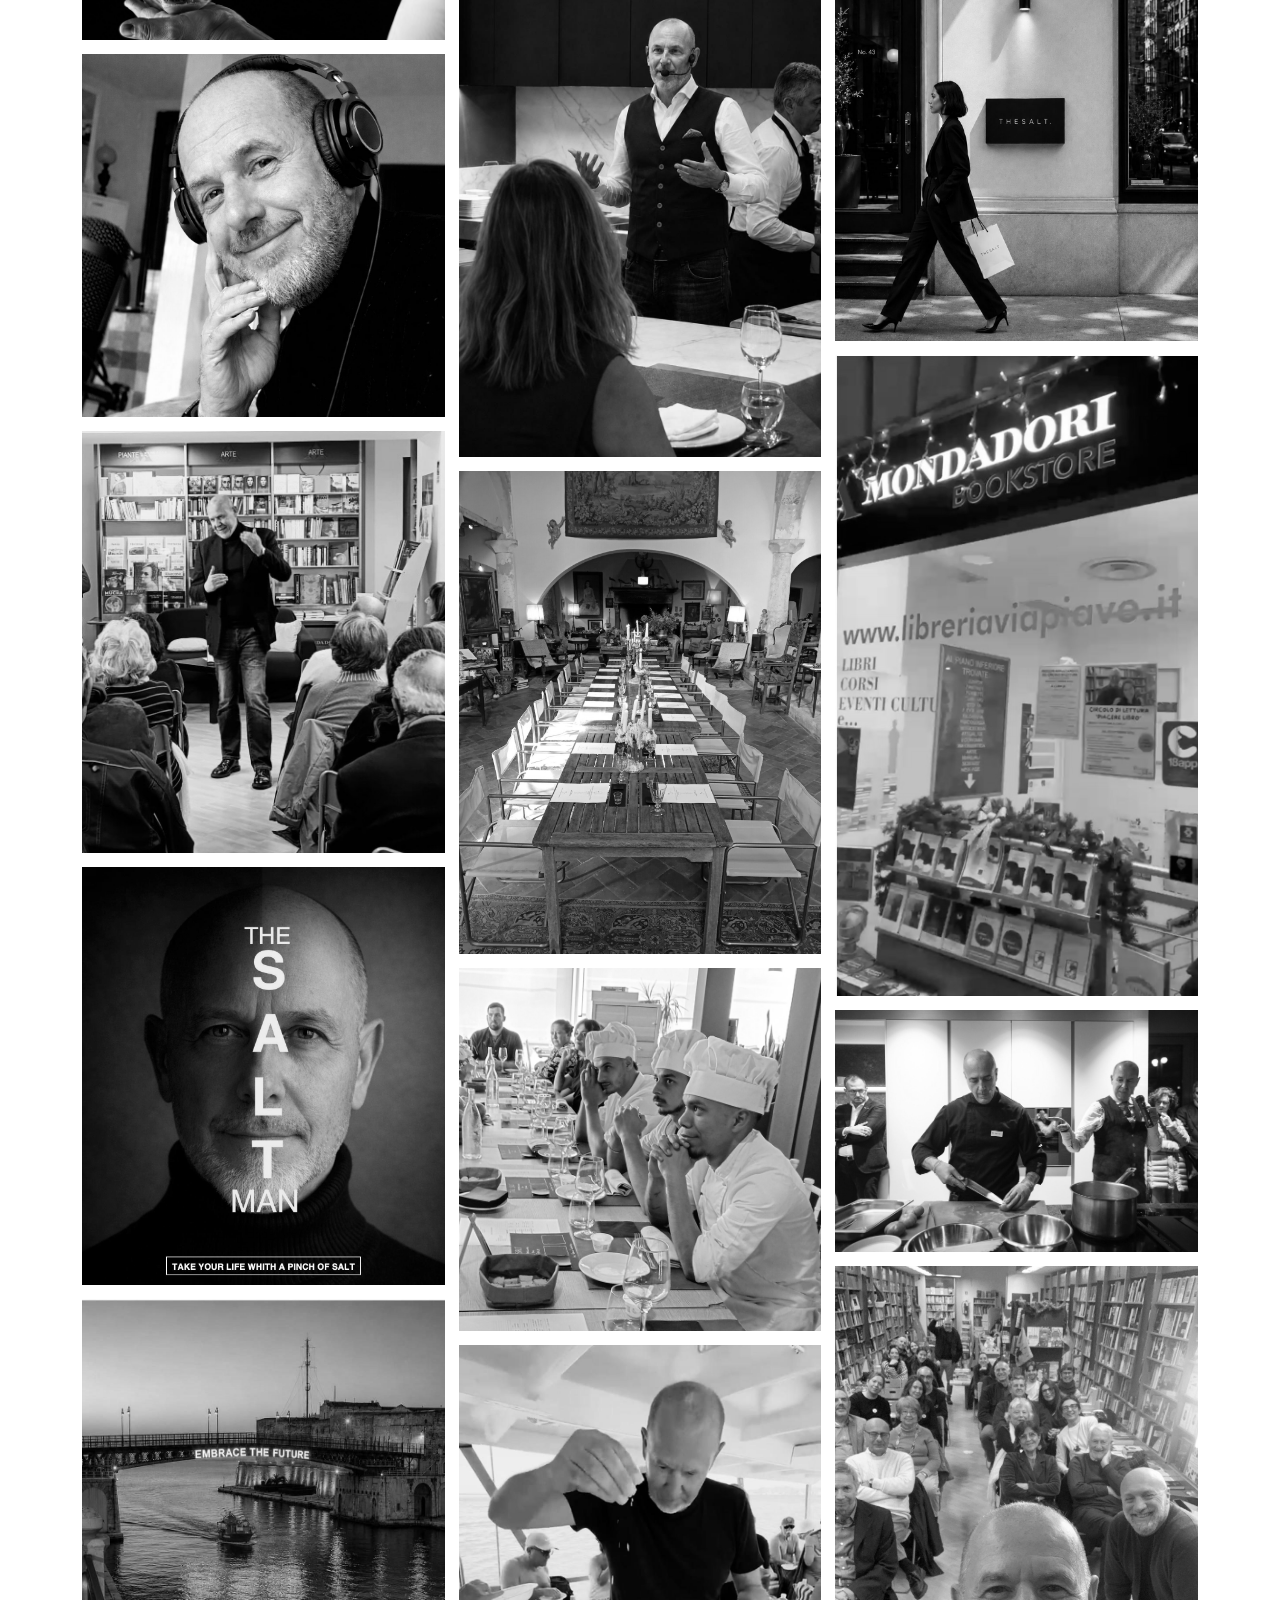
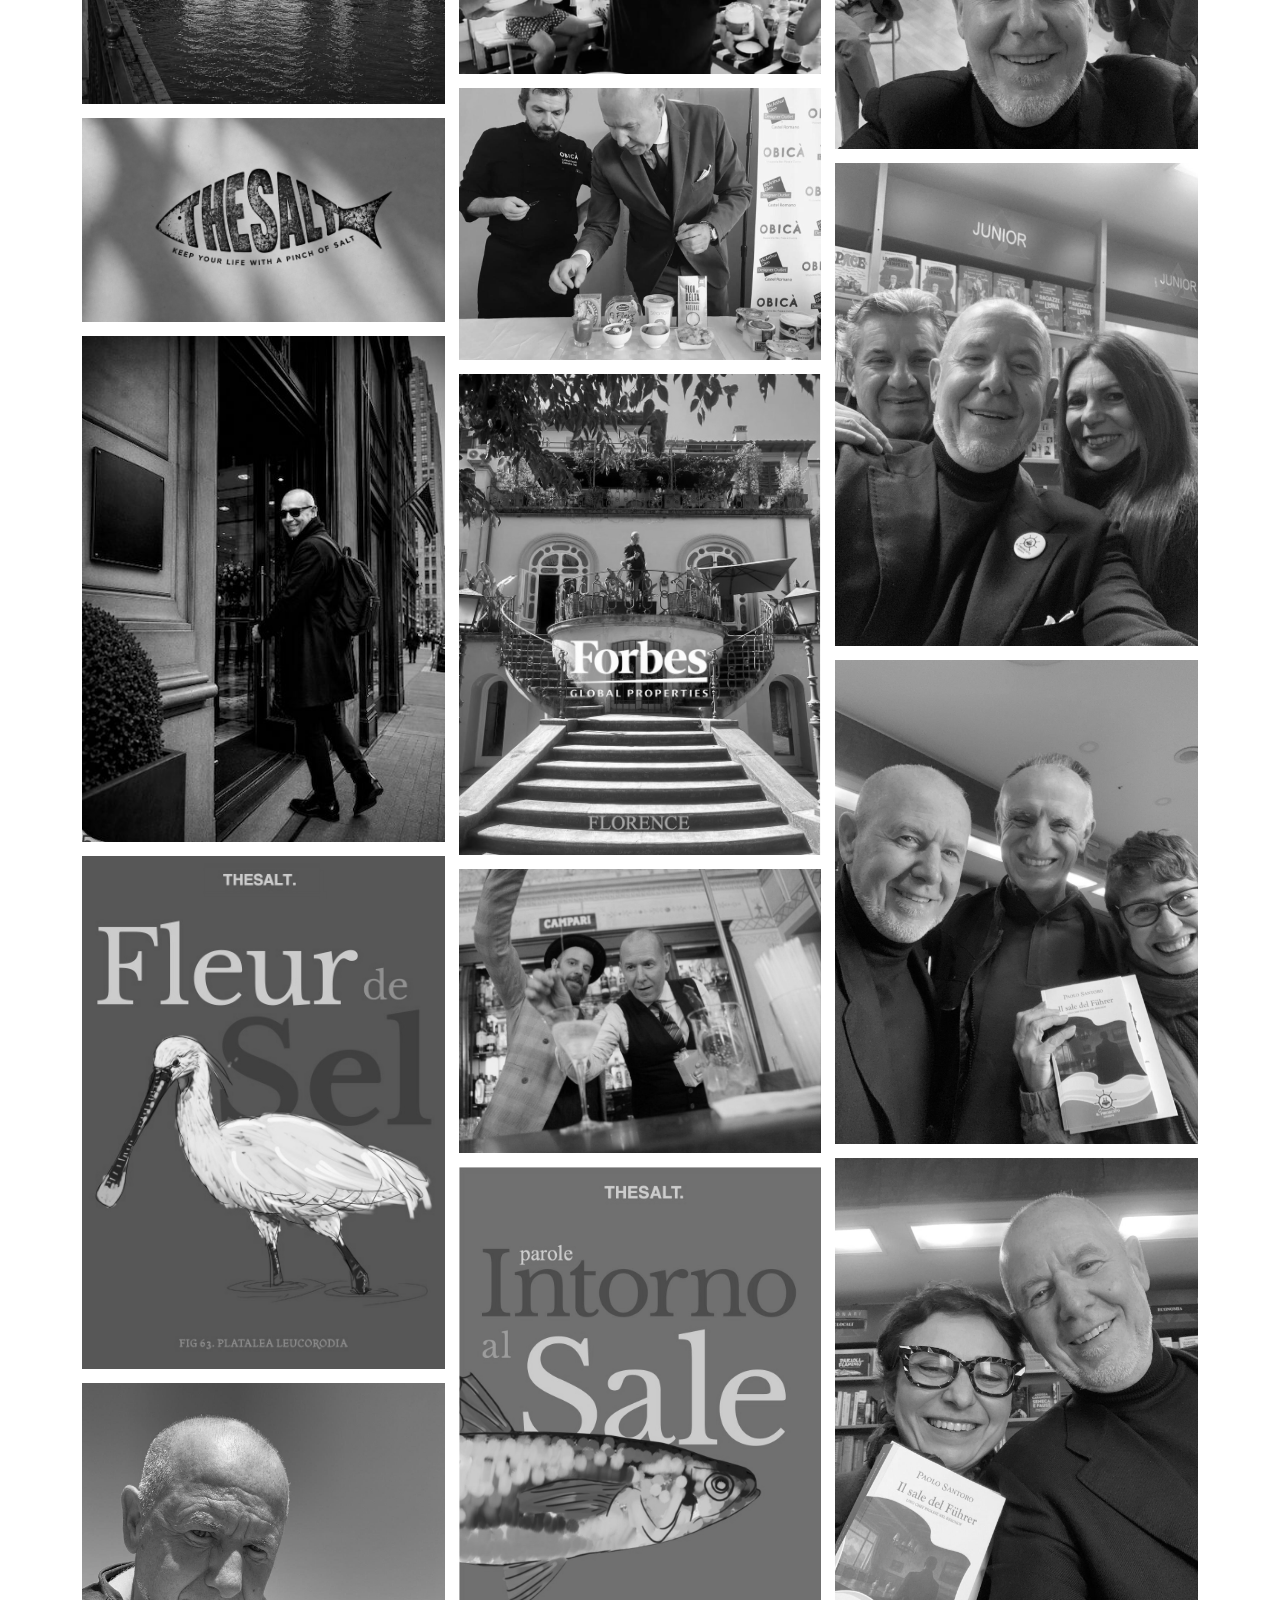
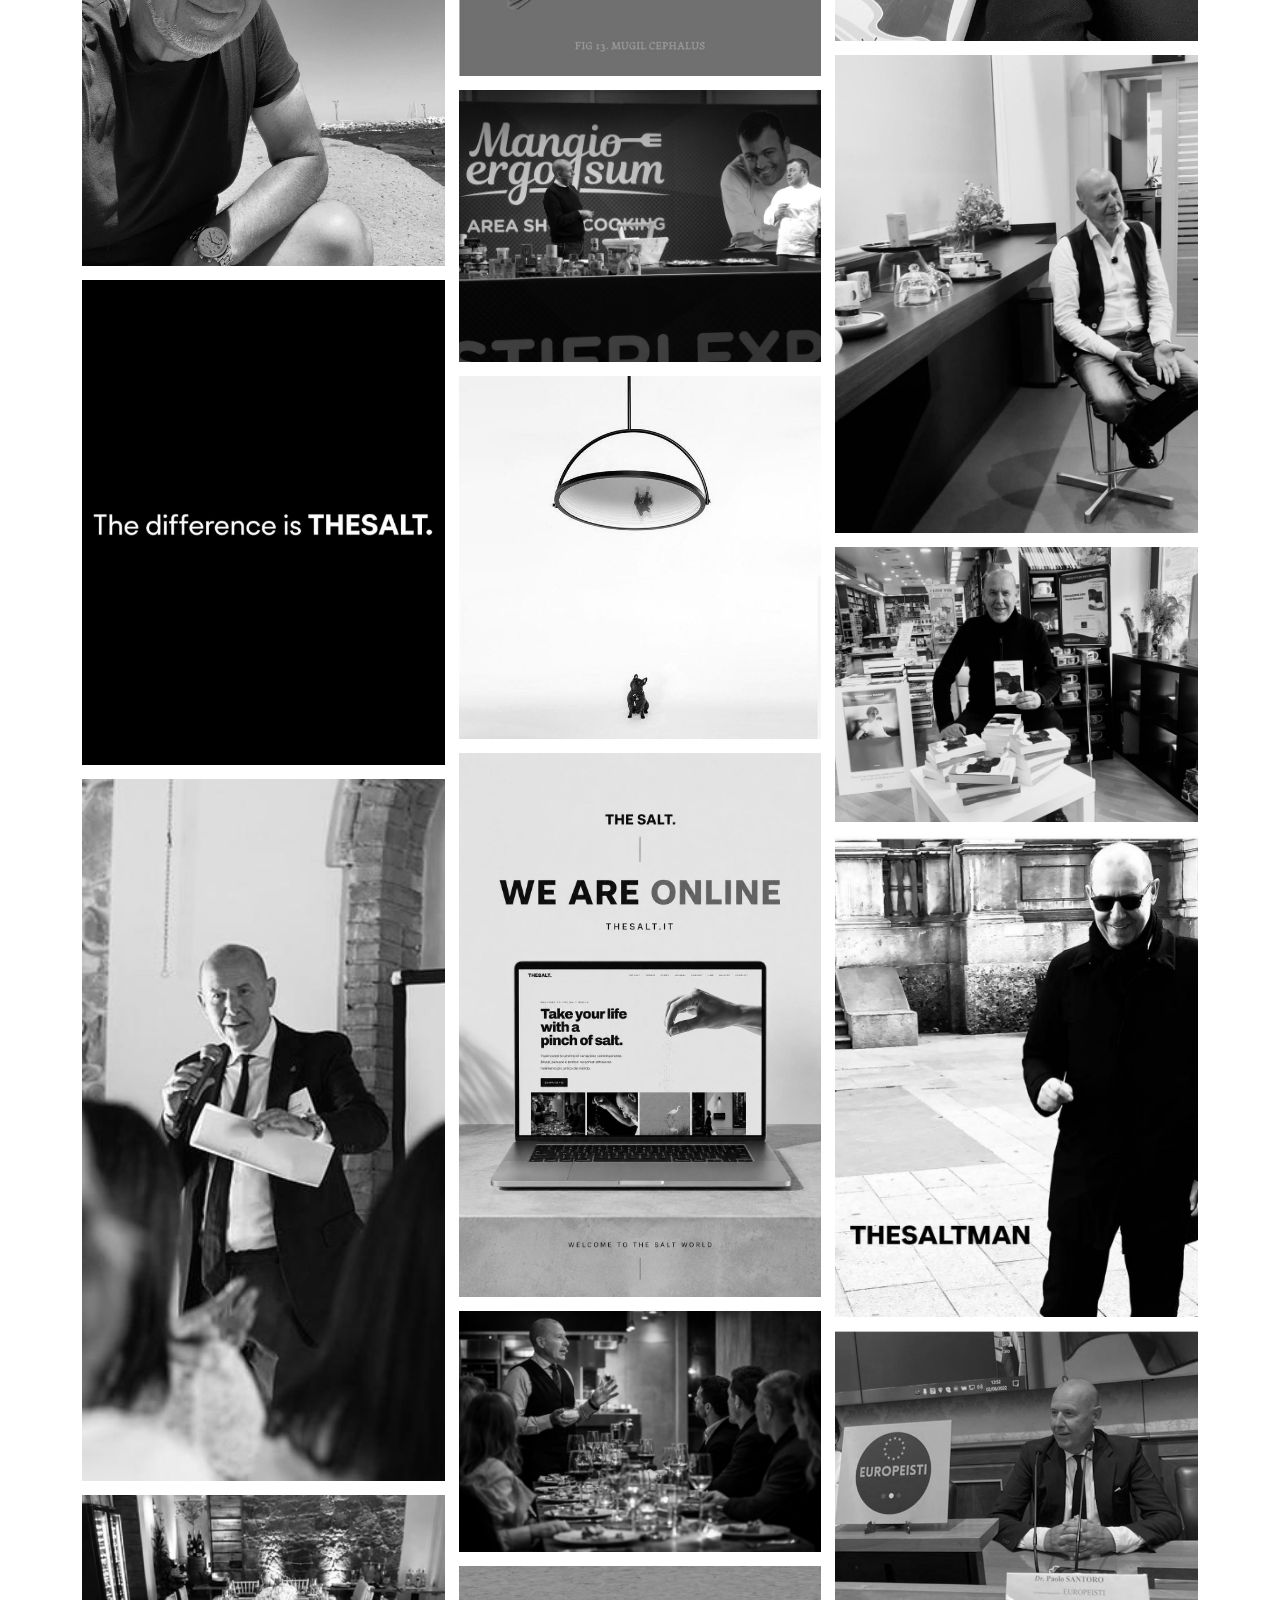
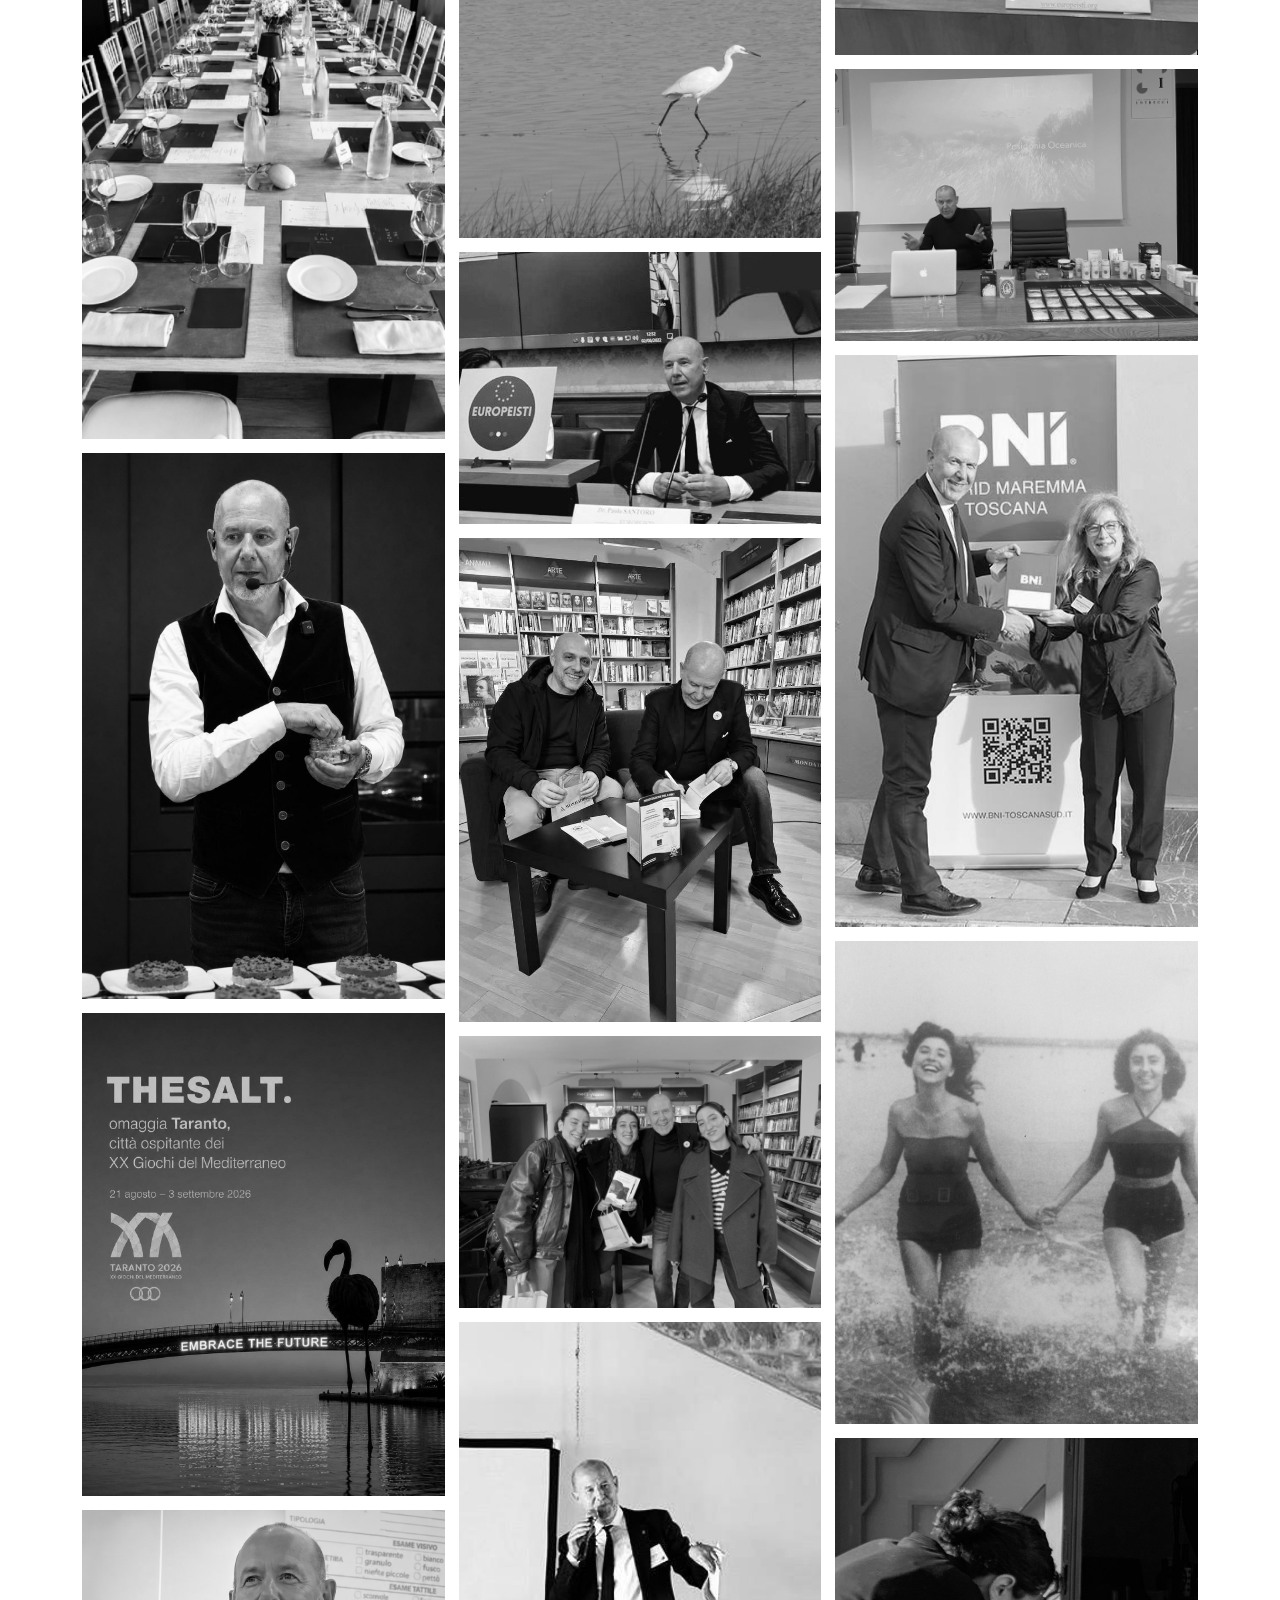
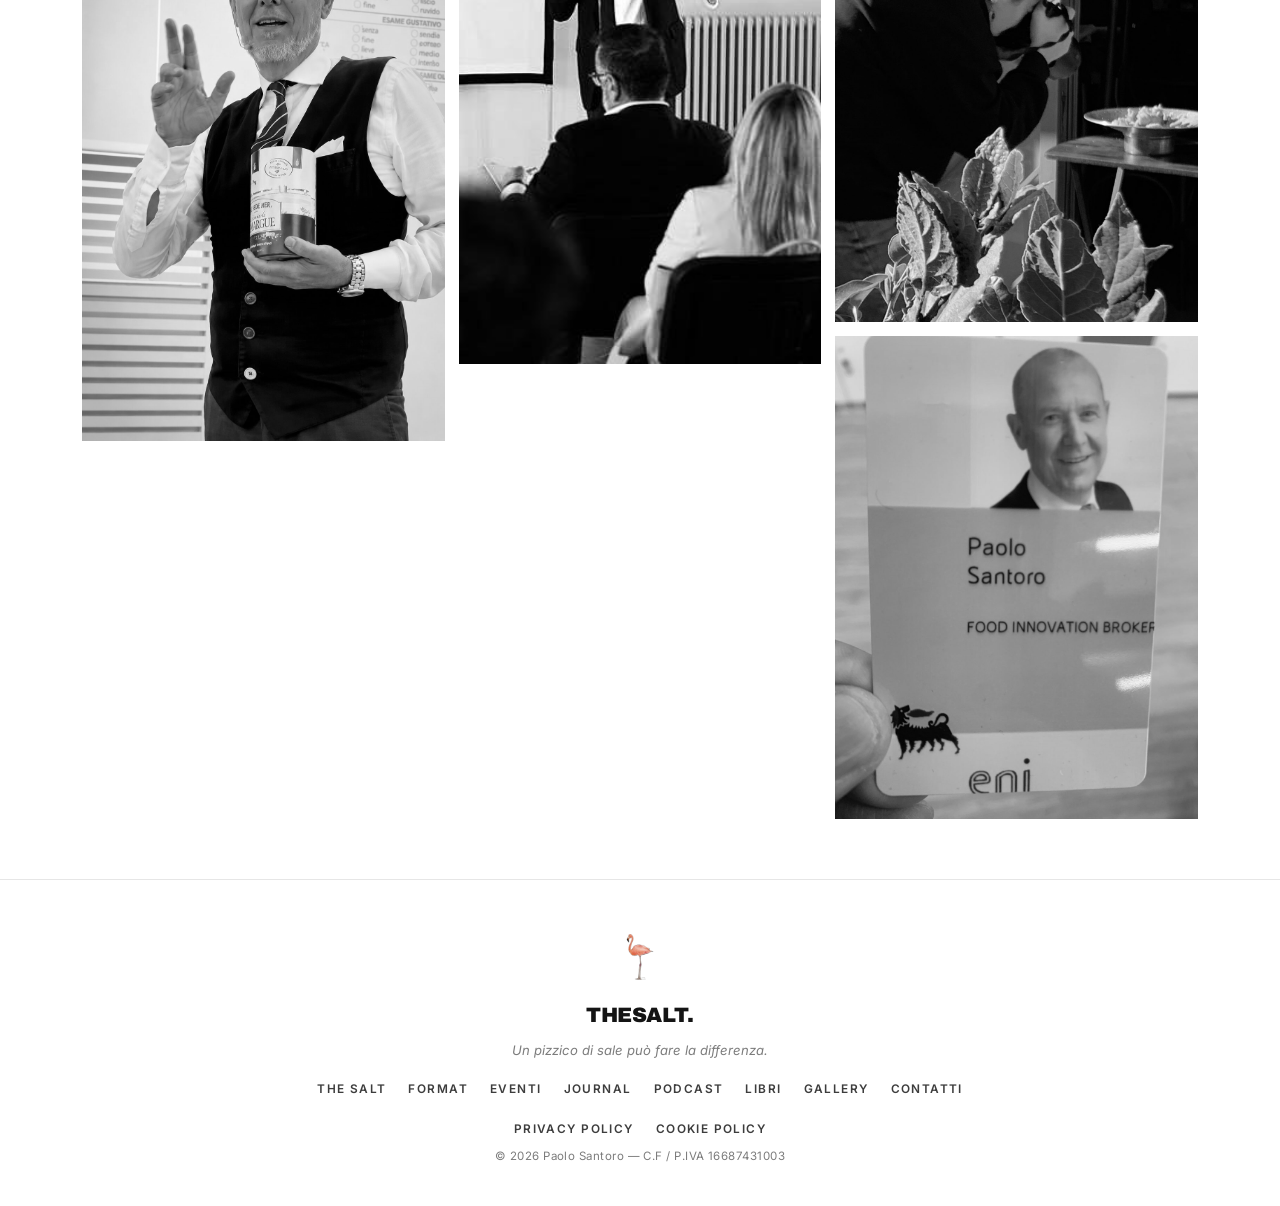
==== commit bc70603b: "Aggiornamento contenuti dal pannello" ====
--- a/gallery.html
+++ b/gallery.html
@@ -61,10 +61,8 @@
       <img src="assets/img/f-degustazioni.jpg" alt="Degustazioni">
       <img src="assets/img/gallery-01.jpg" alt="THE SALT">
       <img src="assets/img/gallery-06.jpg" alt="THE SALT">
-      <img src="assets/img/gallery-19.jpg" alt="THE SALT">
       <img src="assets/img/f-seminari.jpg" alt="Seminari">
       <img src="assets/img/gallery-29.jpg" alt="THE SALT">
-      <img src="assets/img/gallery-25.jpg" alt="THE SALT">
       <img src="assets/img/gallery-31.jpg" alt="THE SALT">
       <img src="assets/img/gallery-07.jpg" alt="THE SALT">
       <img src="assets/img/ev-exp1.jpg" alt="The Salt Lunch">
@@ -73,6 +71,7 @@
       <img src="assets/img/ev-mkt2.jpg" alt="Talk Show Cooking">
       <img src="assets/img/gallery-35.jpg" alt="THE SALT">
       <img src="assets/img/ev-exp2.jpg" alt="The Salt Cocktails">
+      <img src="assets/img/gallery-25.jpg" alt="THE SALT">
       <img src="assets/img/ev-form2.jpg" alt="Mangio Ergo Sum">
       <img src="assets/img/gallery-02.jpg" alt="THE SALT">
       <img src="assets/img/gallery-05.jpg" alt="THE SALT">
@@ -83,6 +82,7 @@
       <img src="assets/img/gallery-13.jpg" alt="THE SALT">
       <img src="assets/img/gallery-37.jpg" alt="THE SALT">
       <img src="assets/img/gallery-43.jpg" alt="THE SALT">
+      <img src="assets/img/gallery-19.jpg" alt="THE SALT">
       <img src="assets/img/extravisionary.jpg" alt="Extravisionary">
       <img src="assets/img/gallery-10.jpg" alt="THE SALT">
       <img src="assets/img/ev-mkt1.jpg" alt="The Salt Brunch">
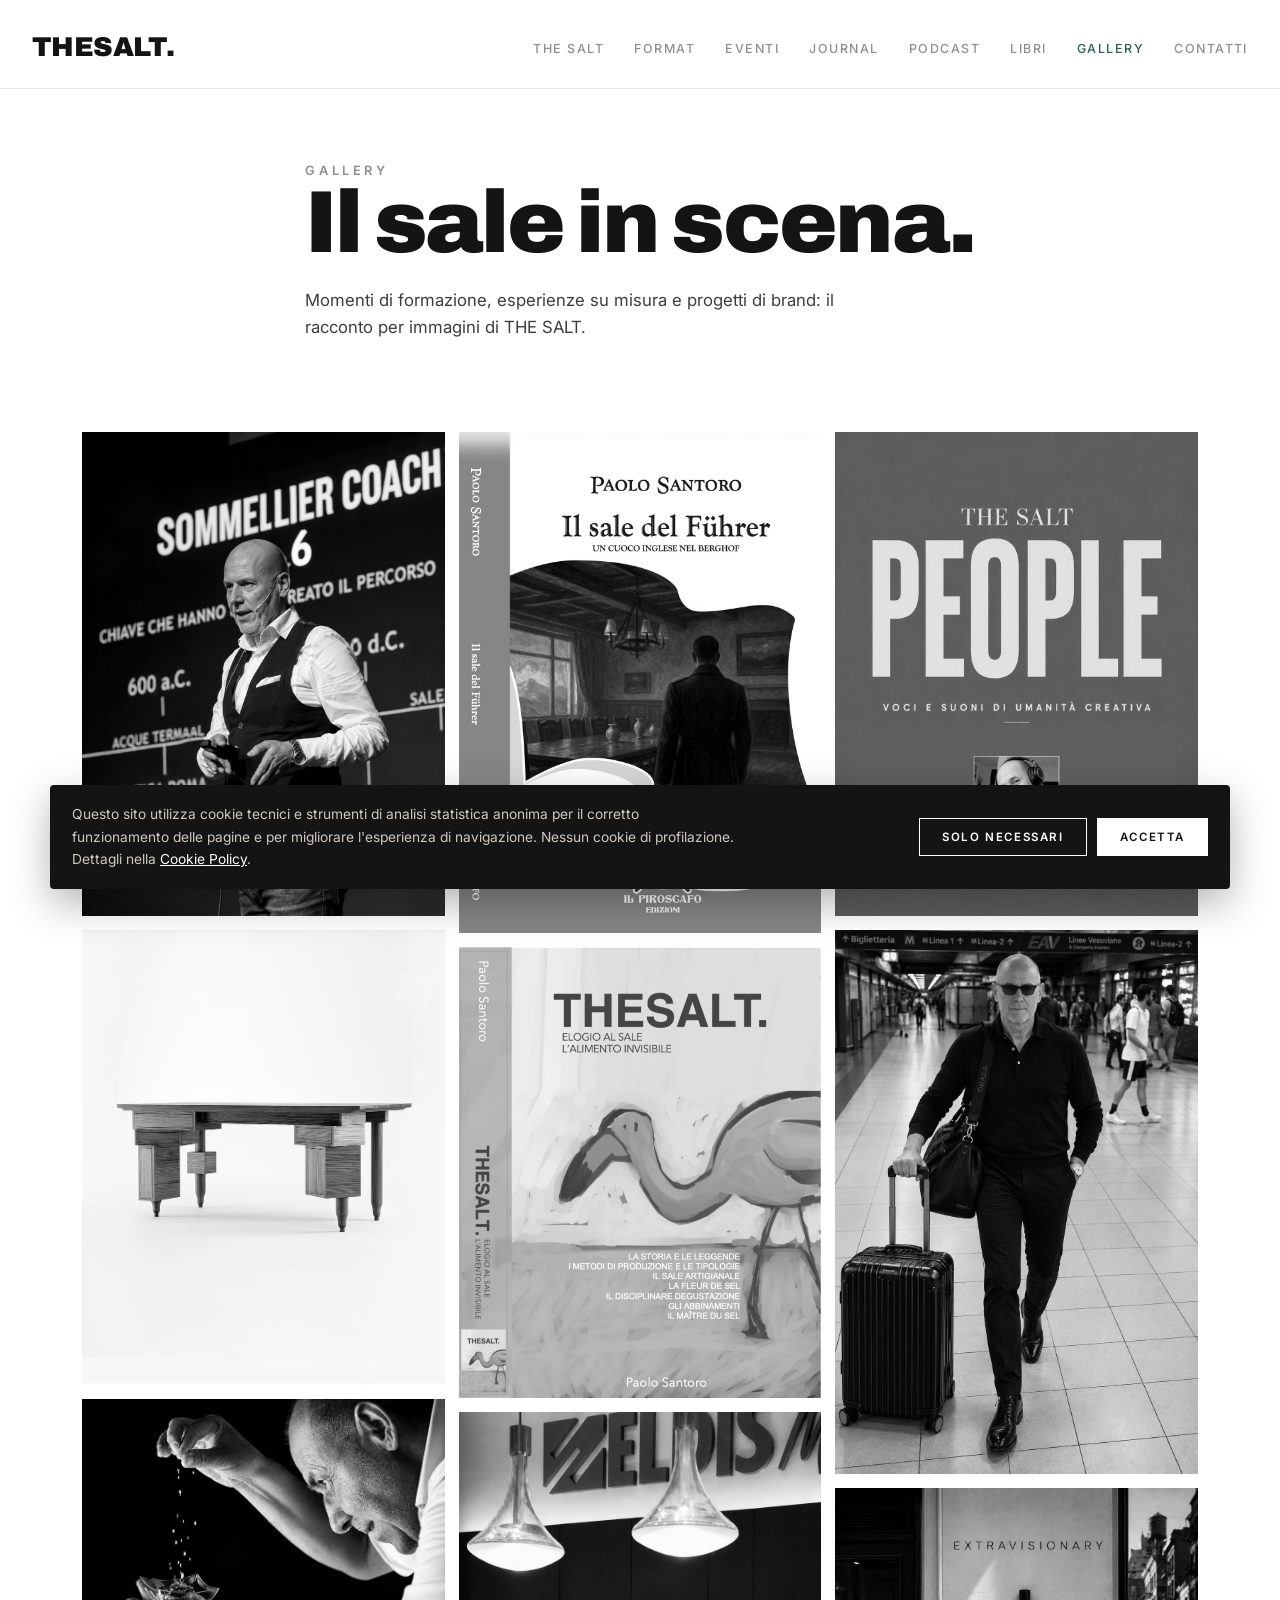
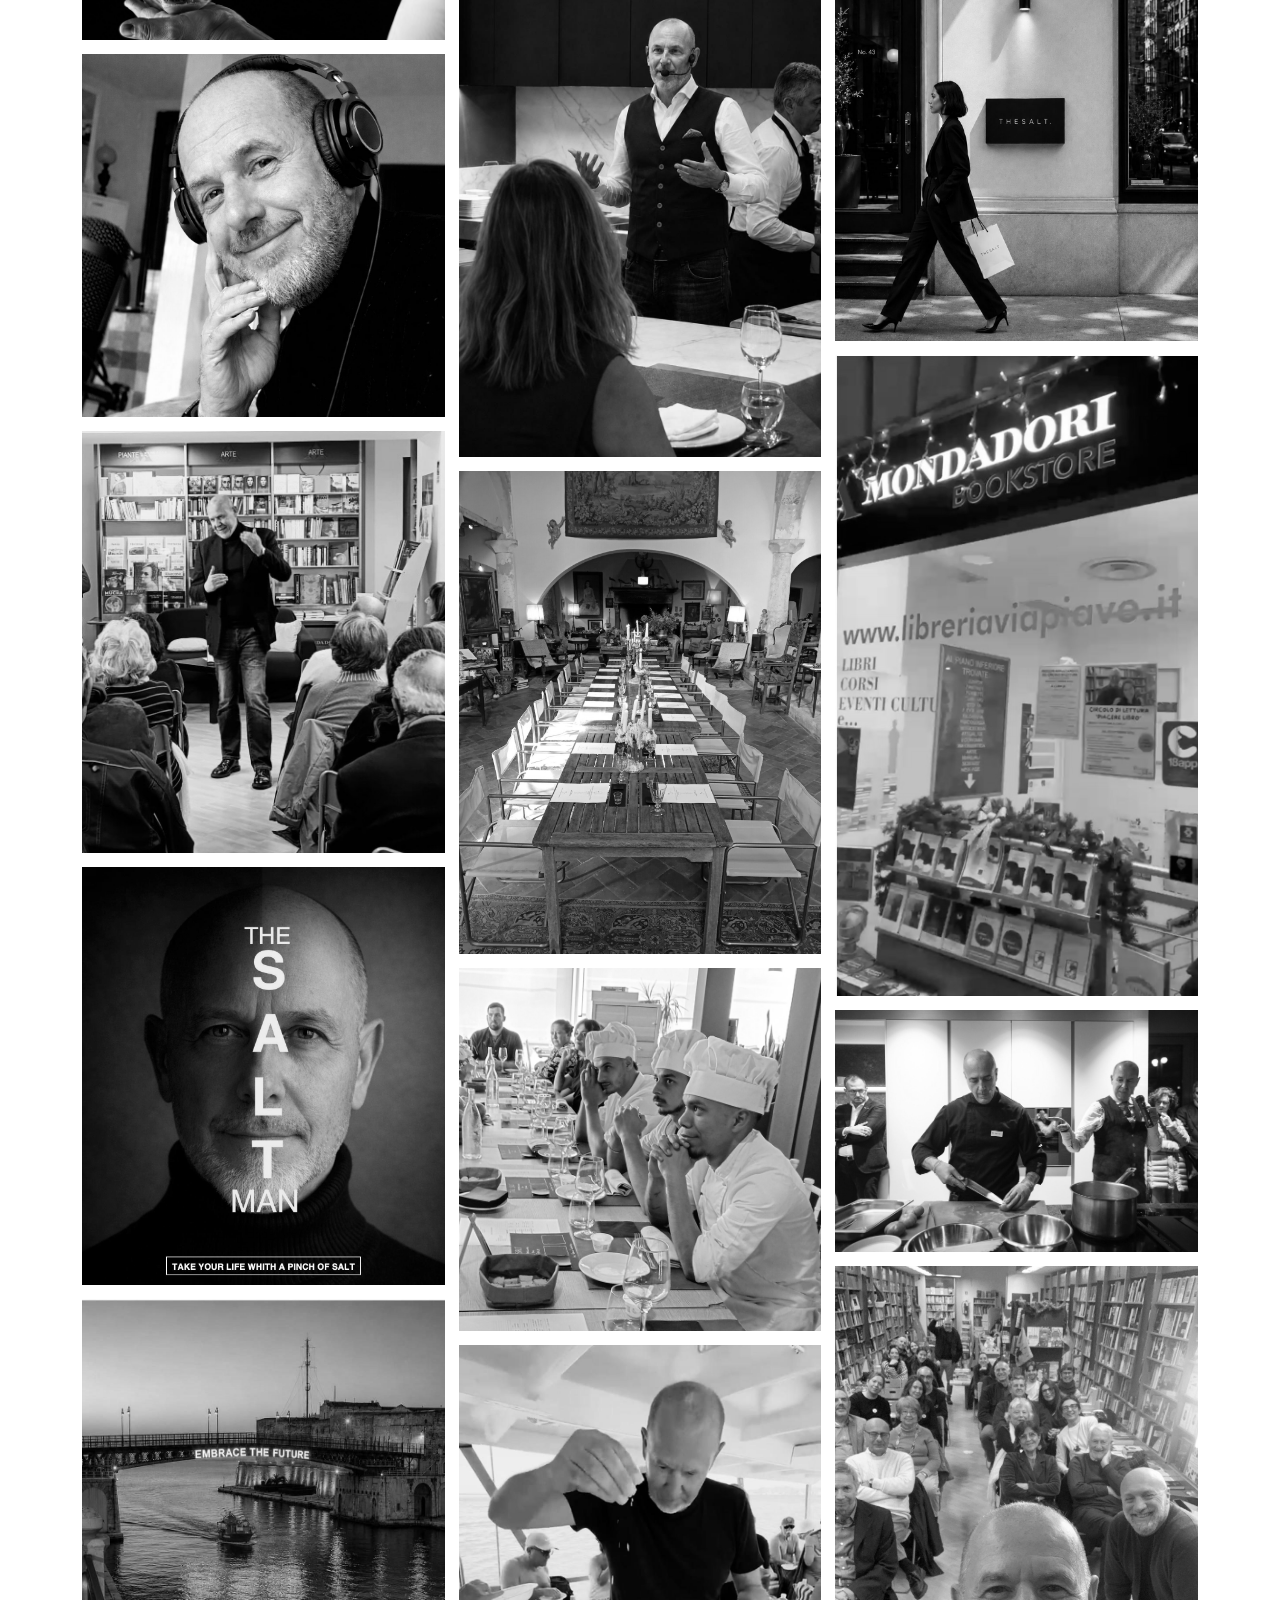
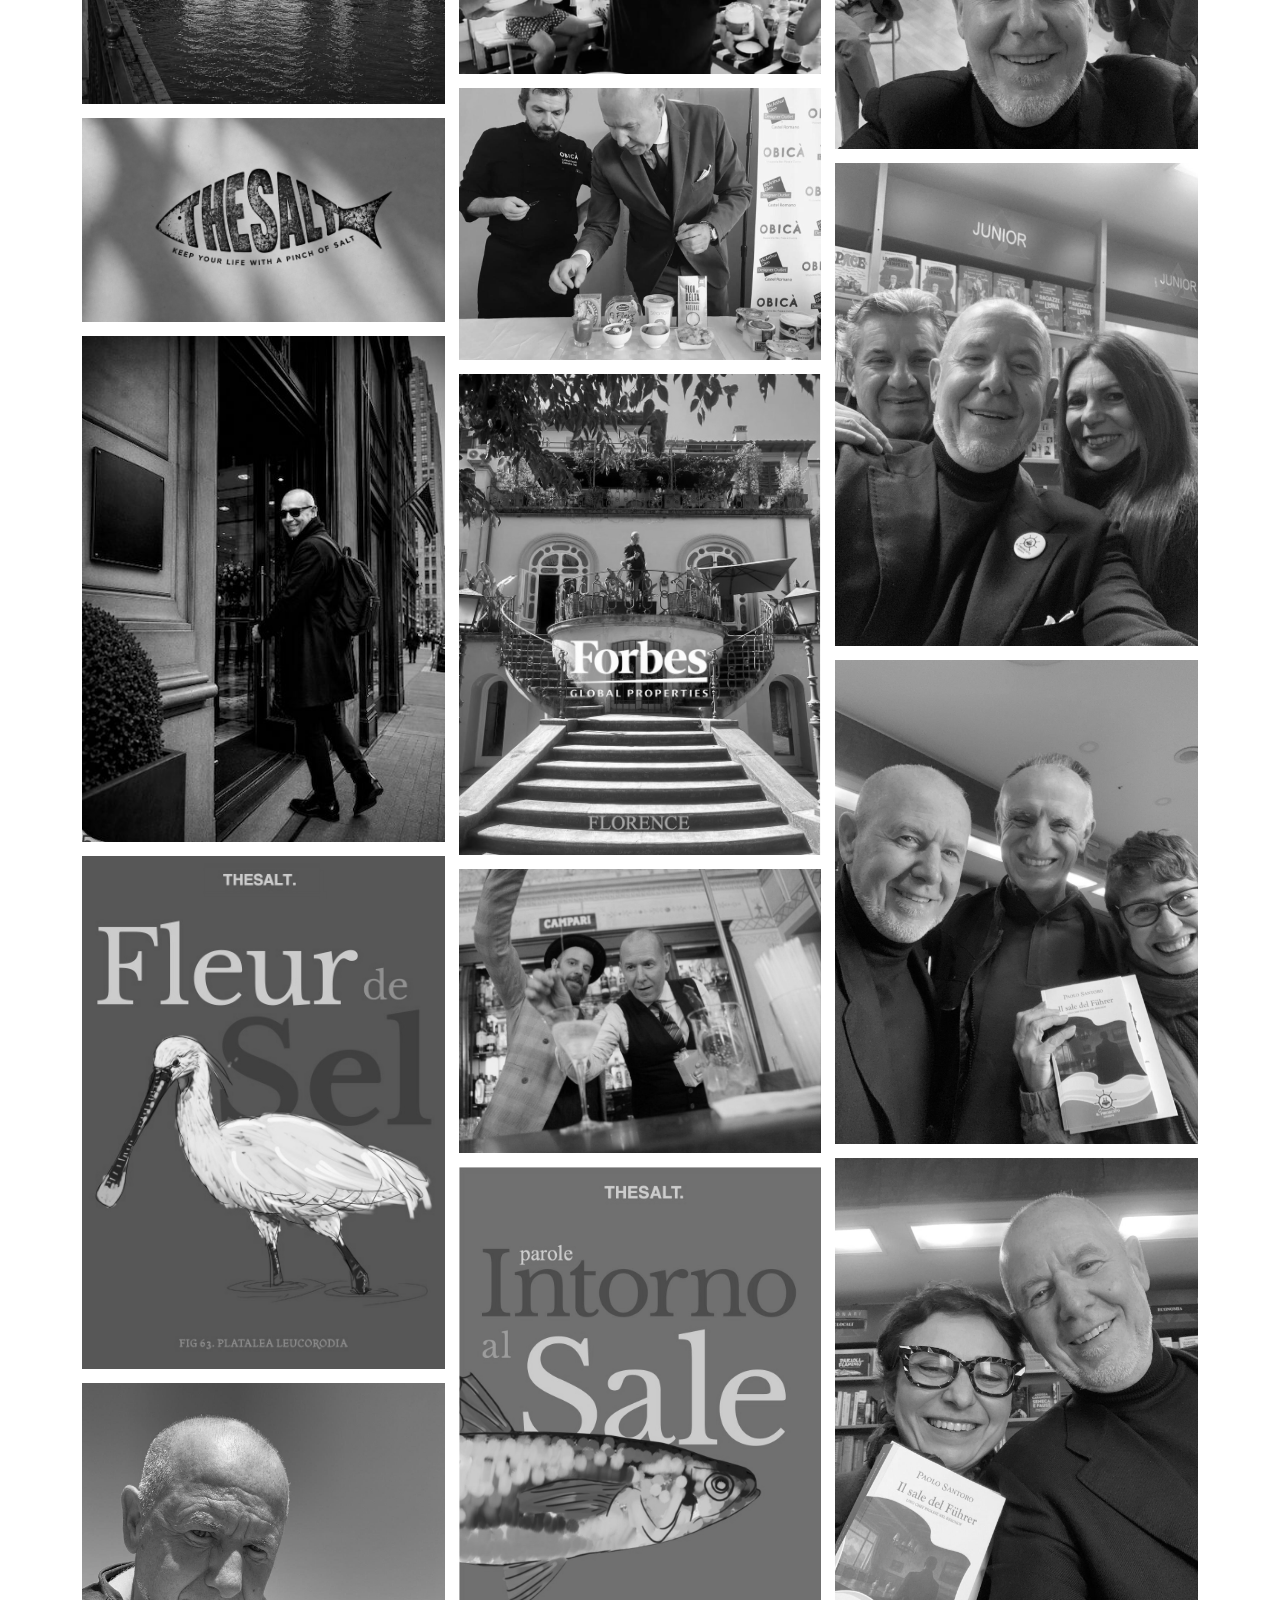
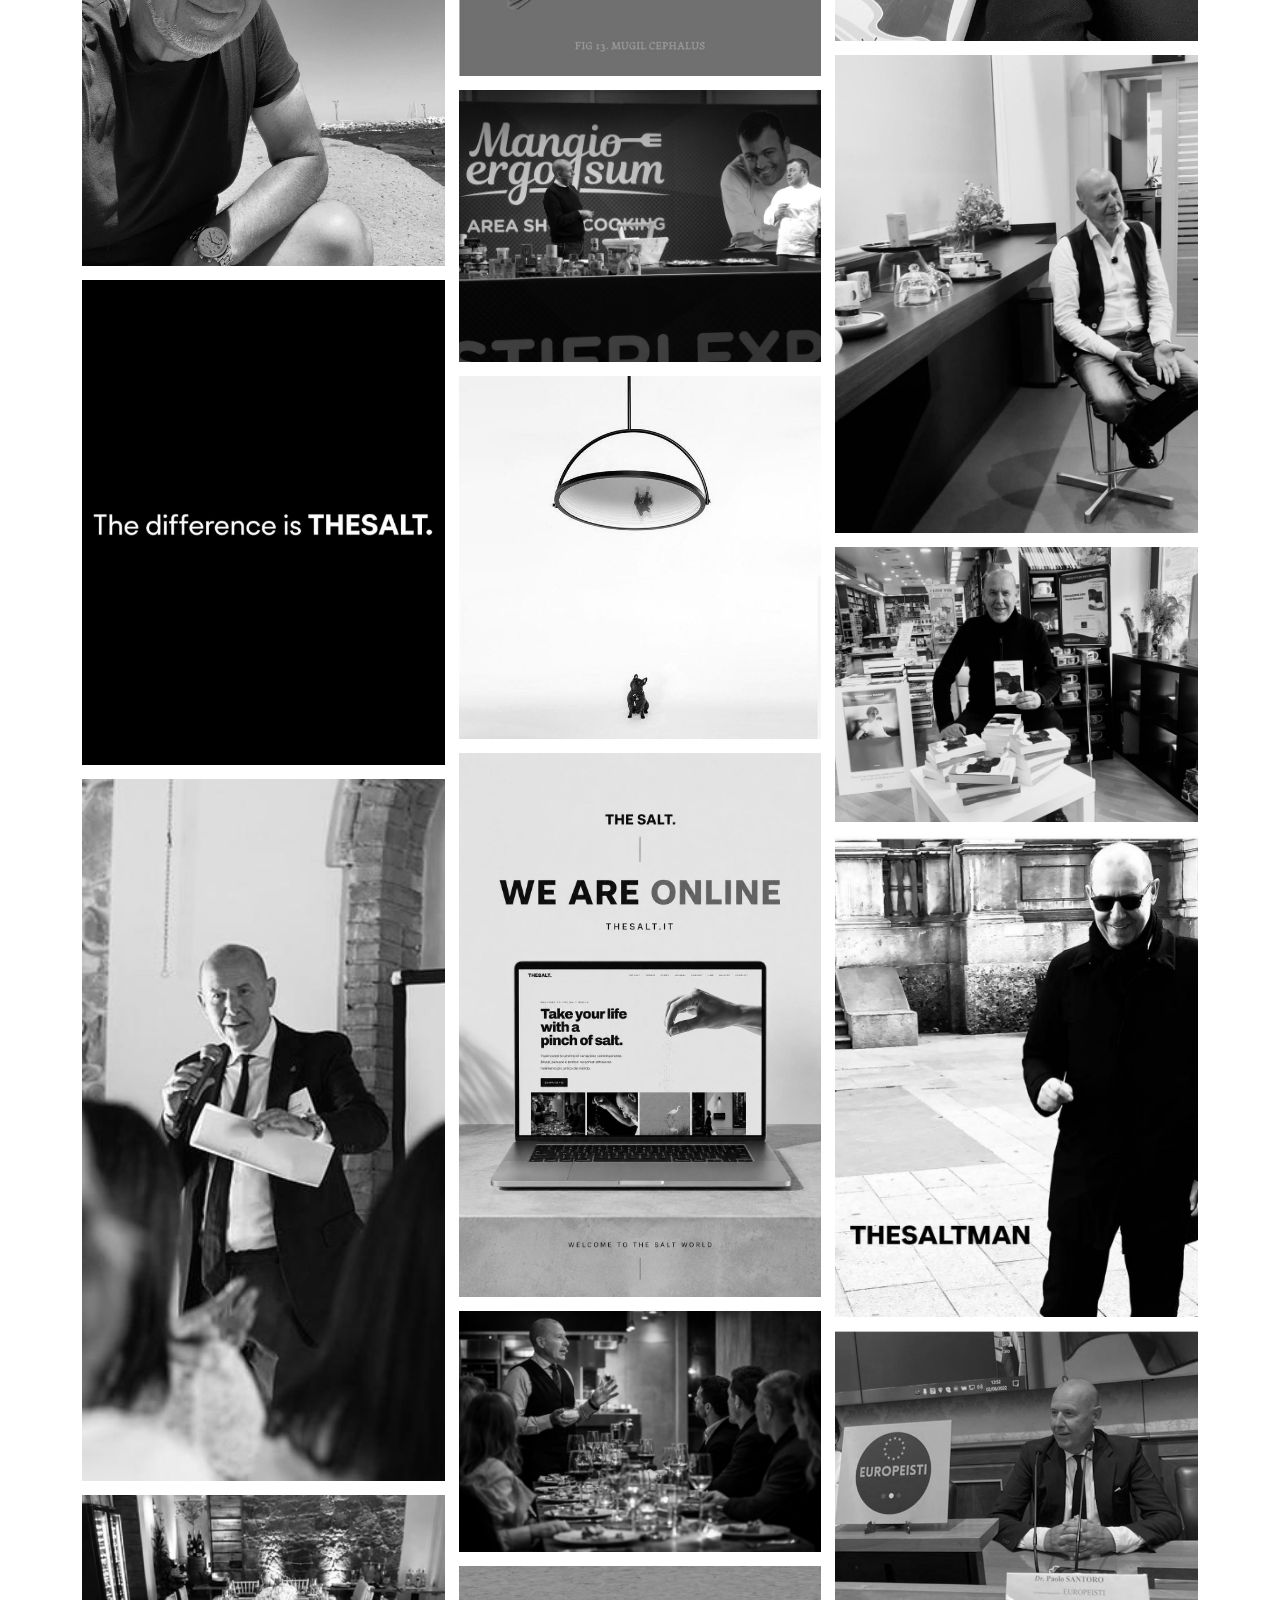
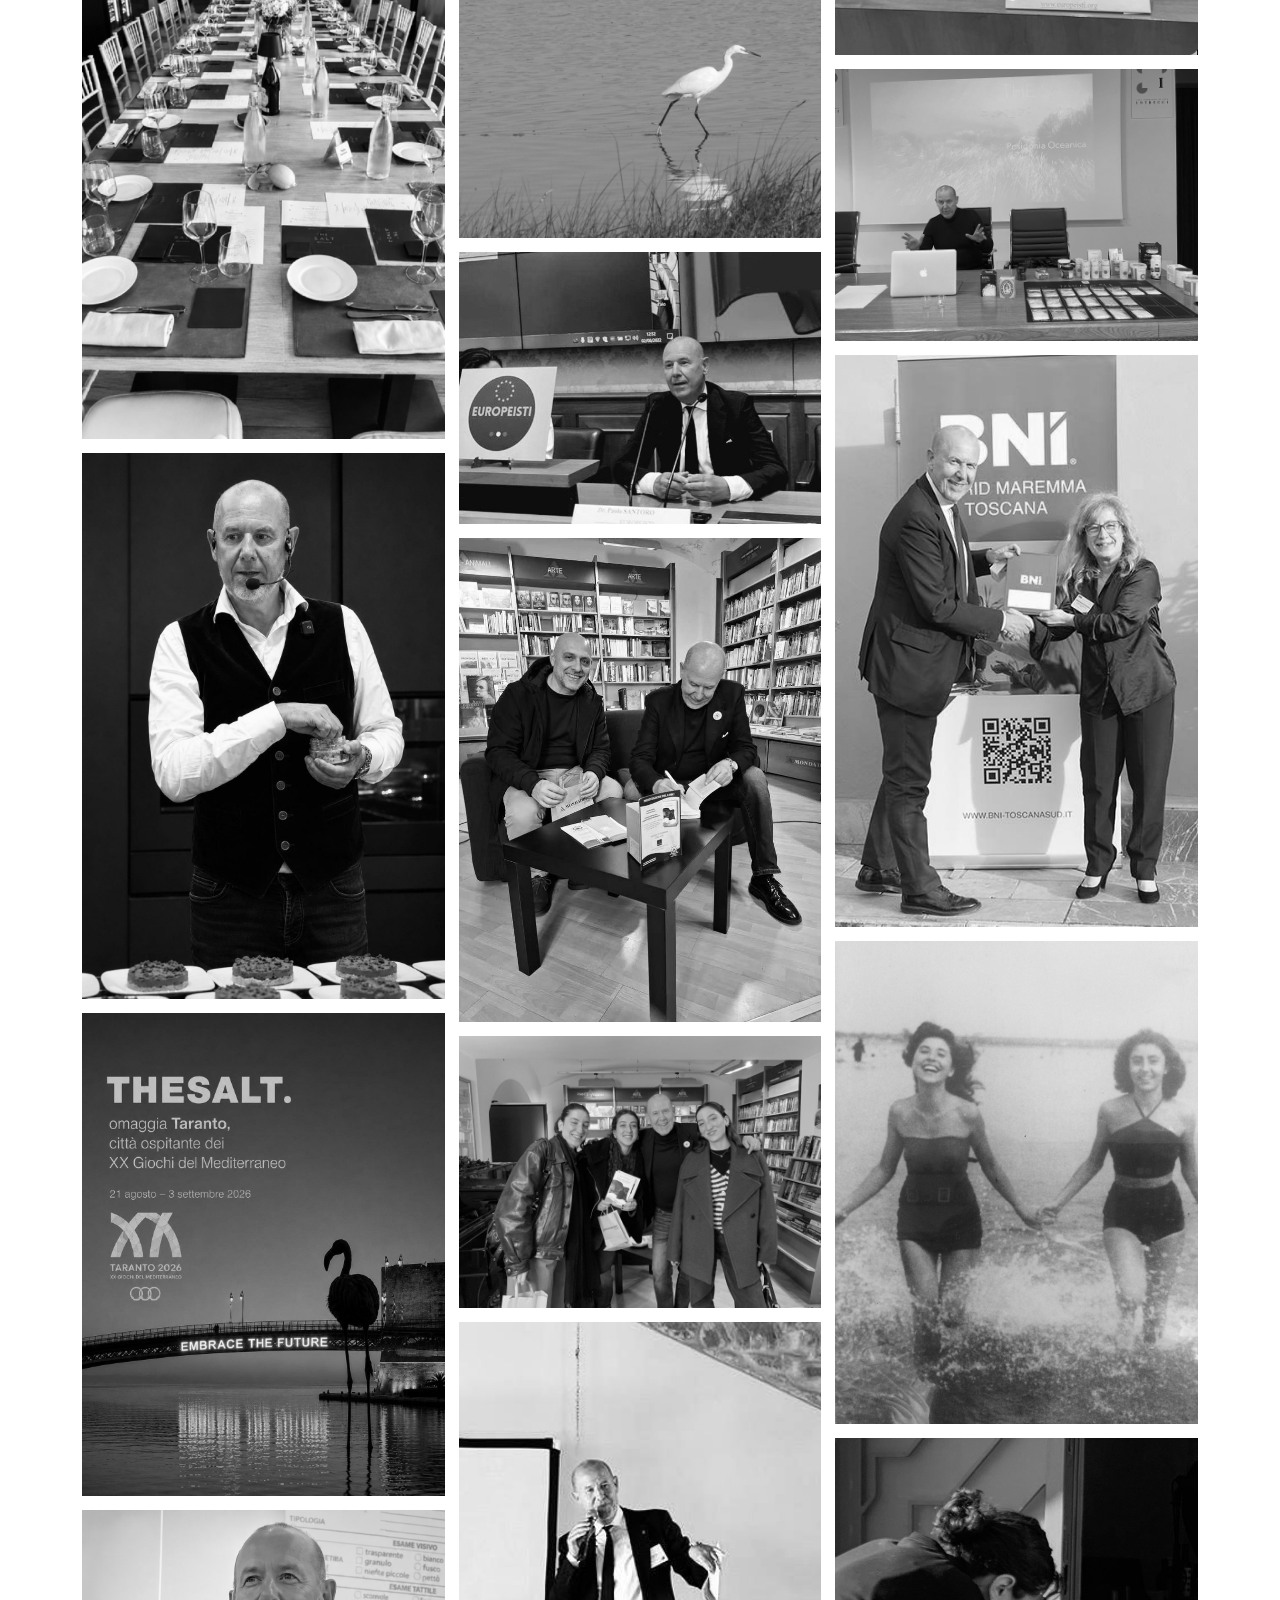
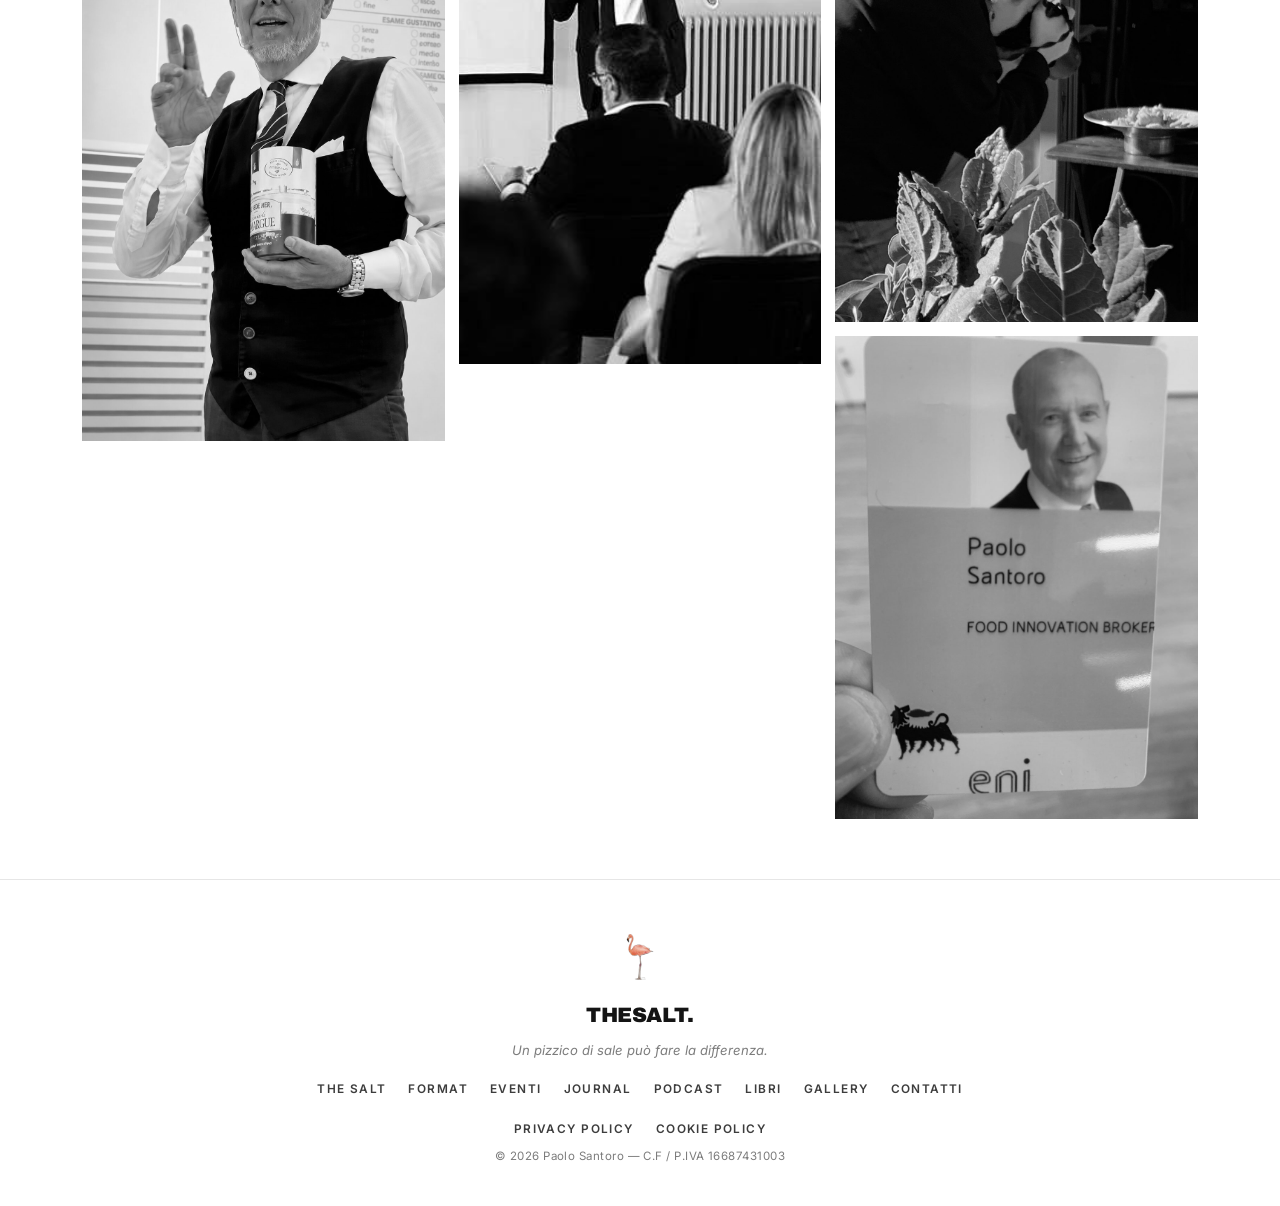
==== commit 6811a2a1: "Aggiornamento contenuti dal pannello" ====
--- a/gallery.html
+++ b/gallery.html
@@ -81,8 +81,8 @@
       <img src="assets/img/gallery-09.jpg" alt="THE SALT">
       <img src="assets/img/gallery-13.jpg" alt="THE SALT">
       <img src="assets/img/gallery-37.jpg" alt="THE SALT">
+      <img src="assets/img/gallery-19.jpg" alt="THE SALT">
       <img src="assets/img/gallery-43.jpg" alt="THE SALT">
-      <img src="assets/img/gallery-19.jpg" alt="THE SALT">
       <img src="assets/img/extravisionary.jpg" alt="Extravisionary">
       <img src="assets/img/gallery-10.jpg" alt="THE SALT">
       <img src="assets/img/ev-mkt1.jpg" alt="The Salt Brunch">
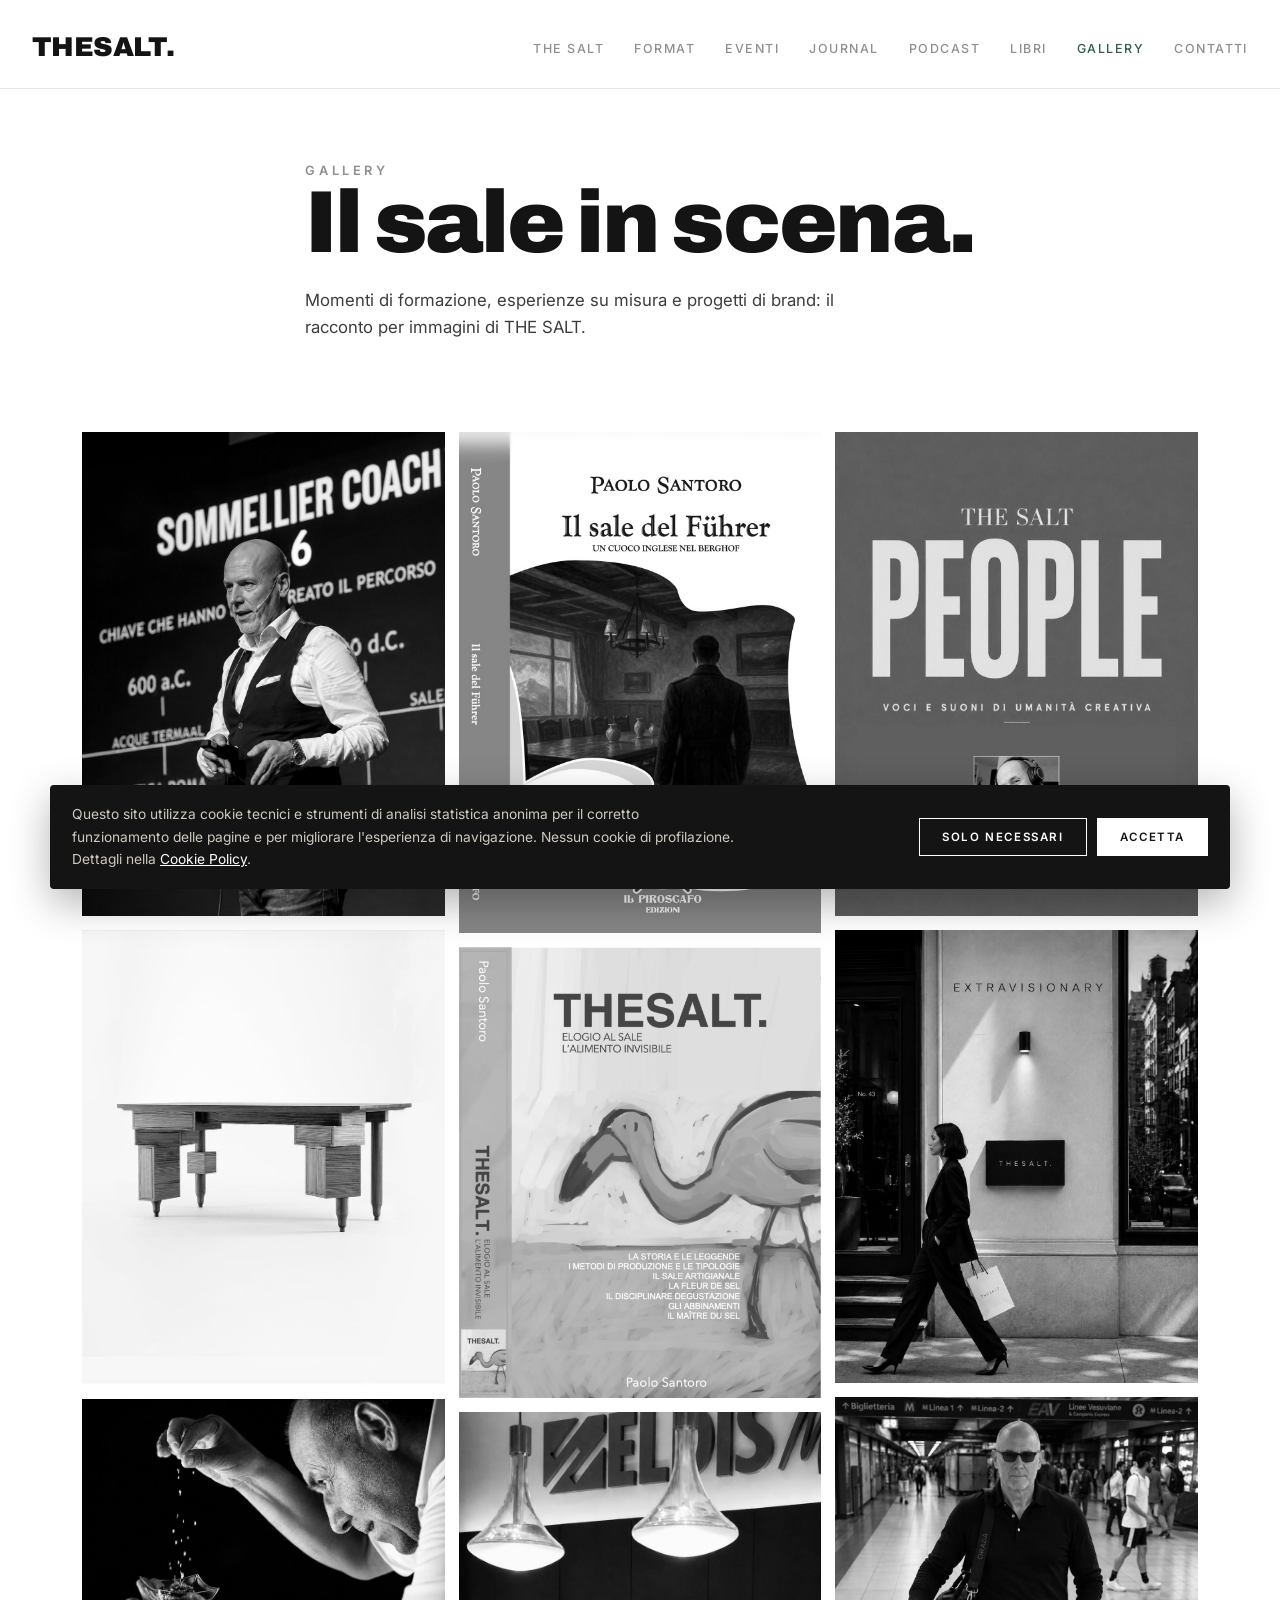
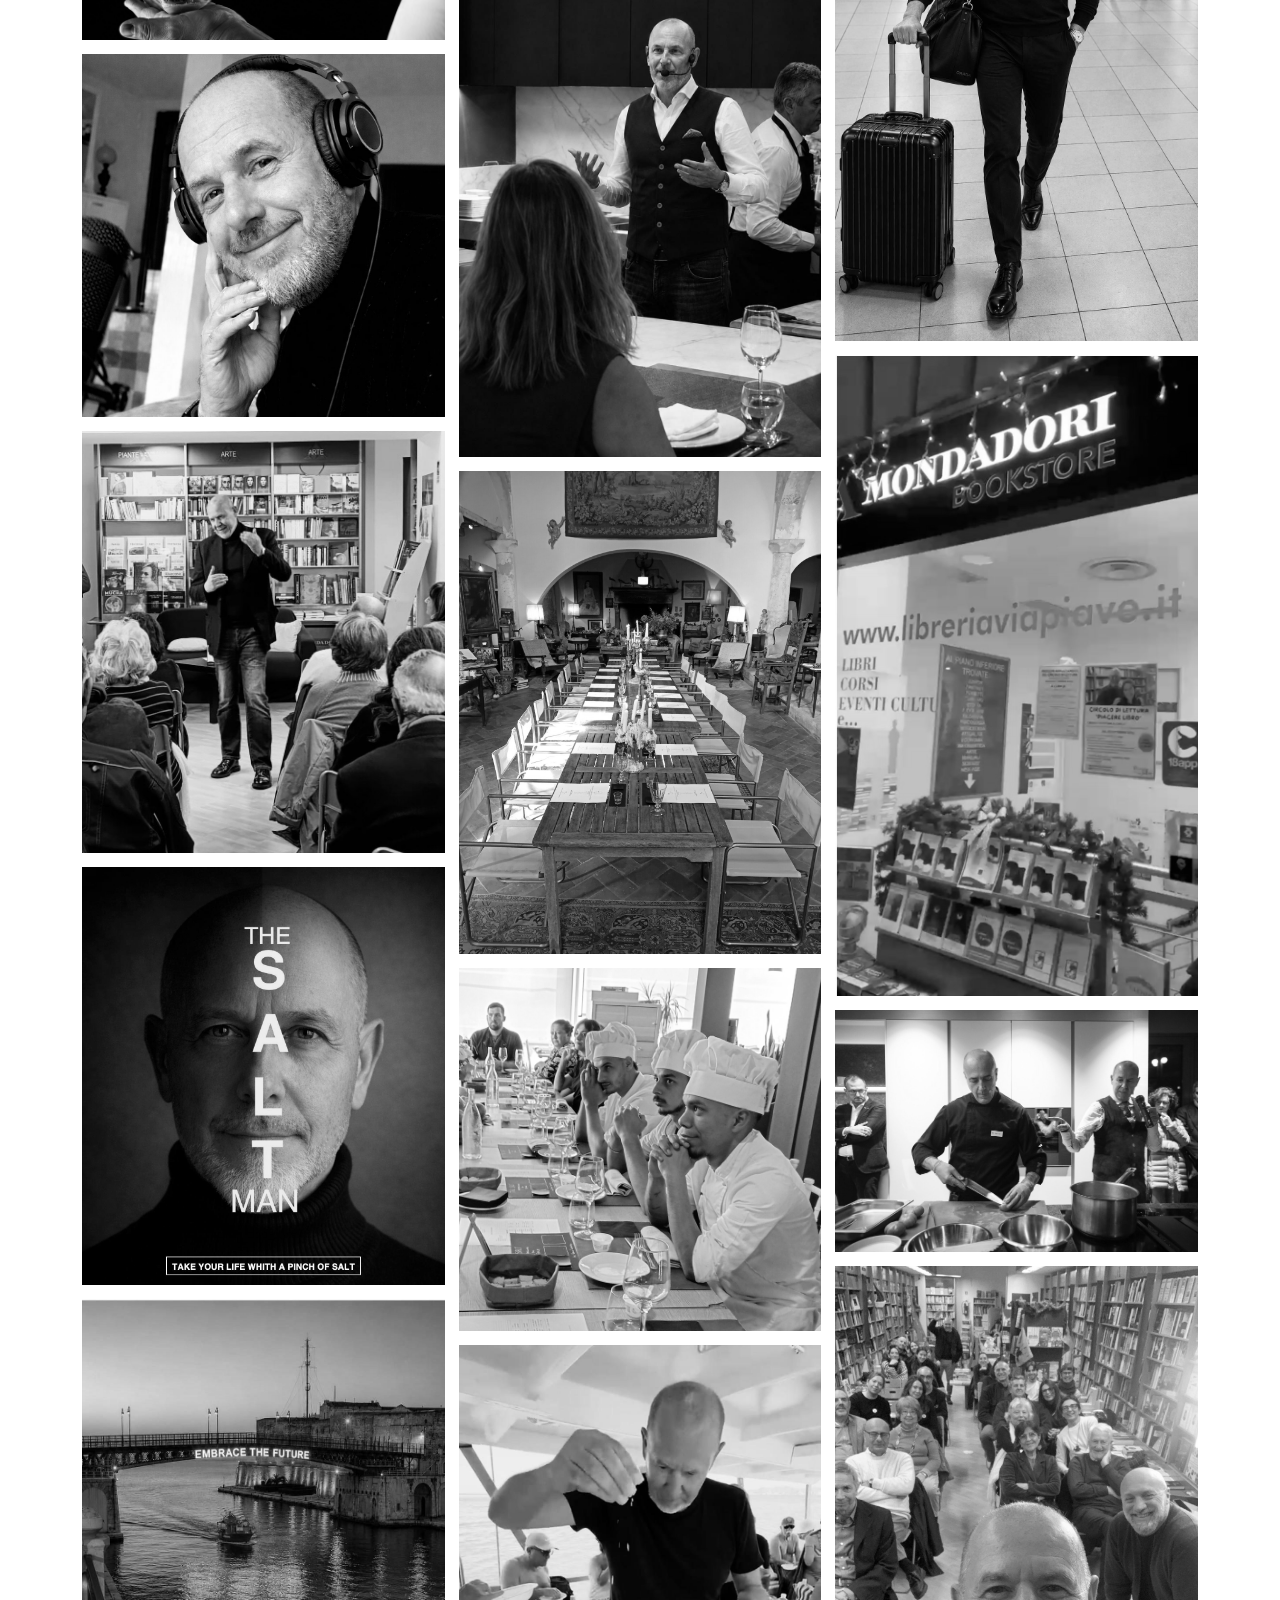
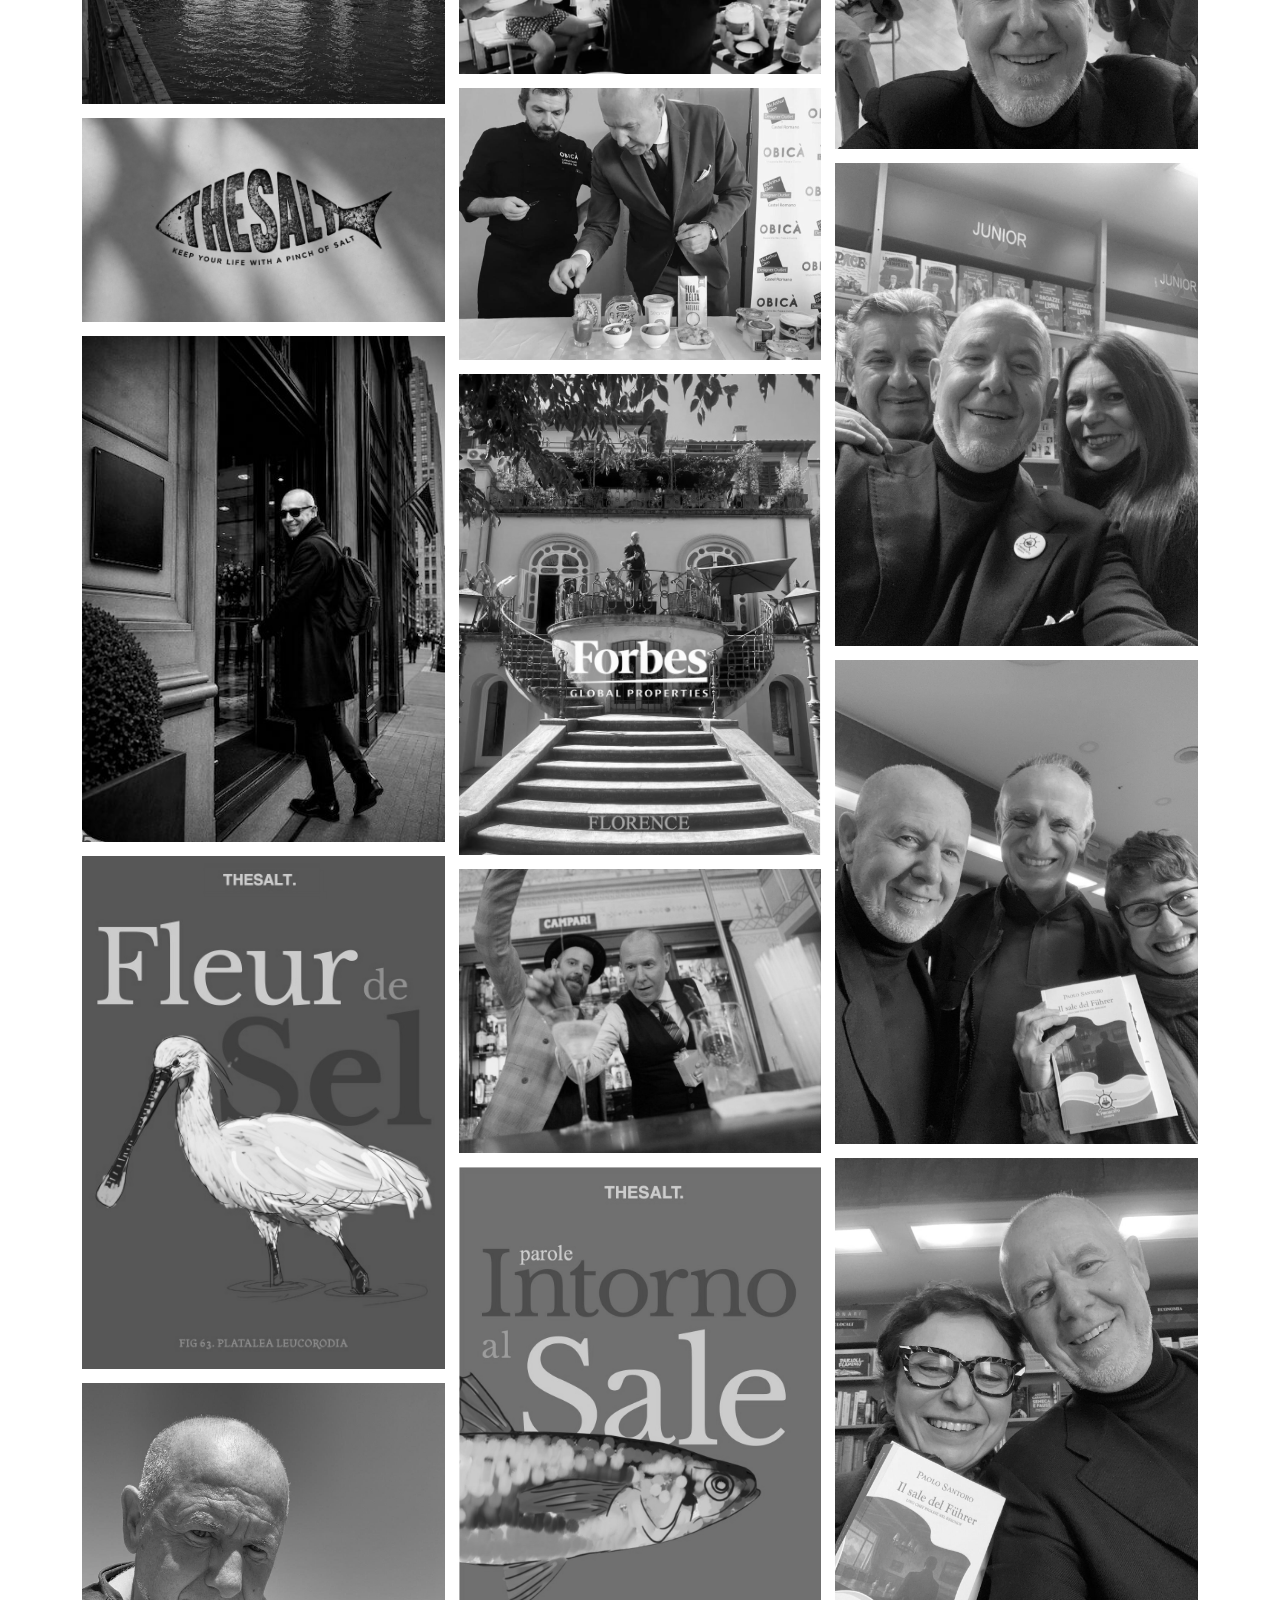
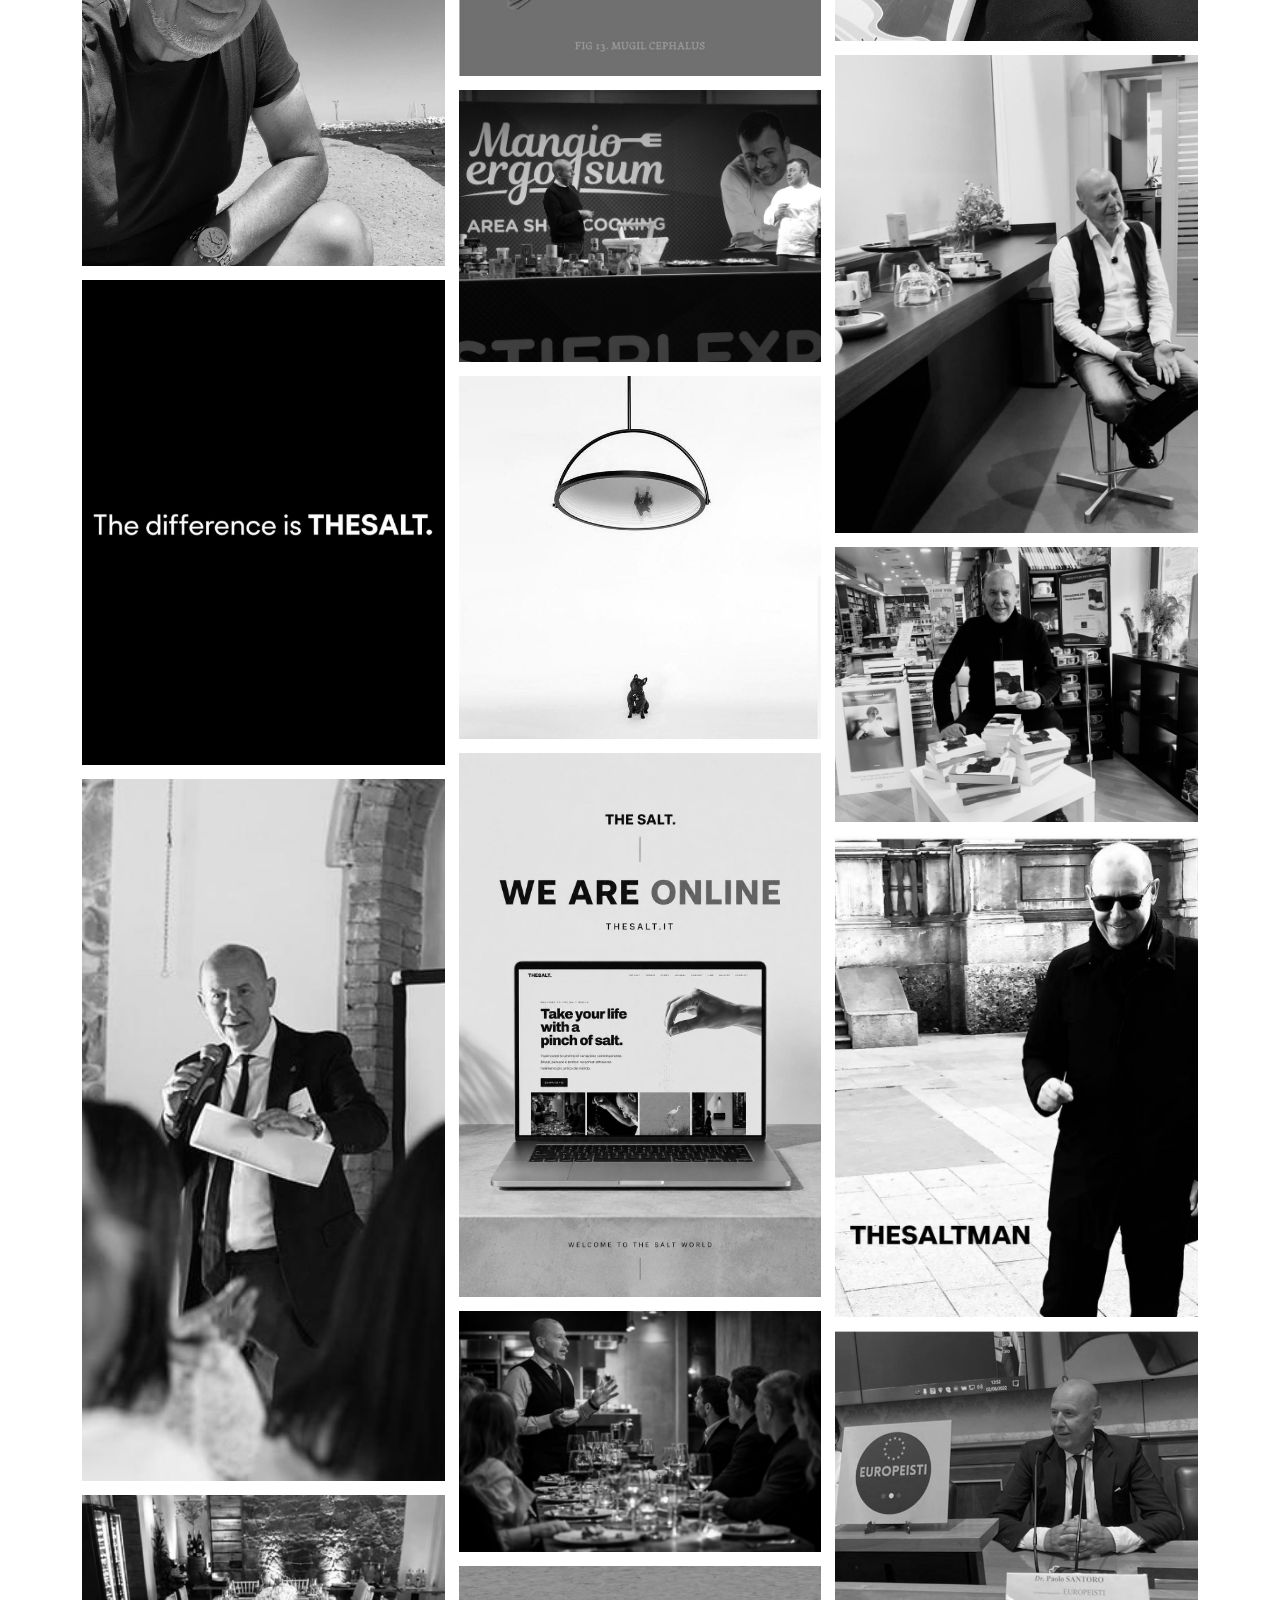
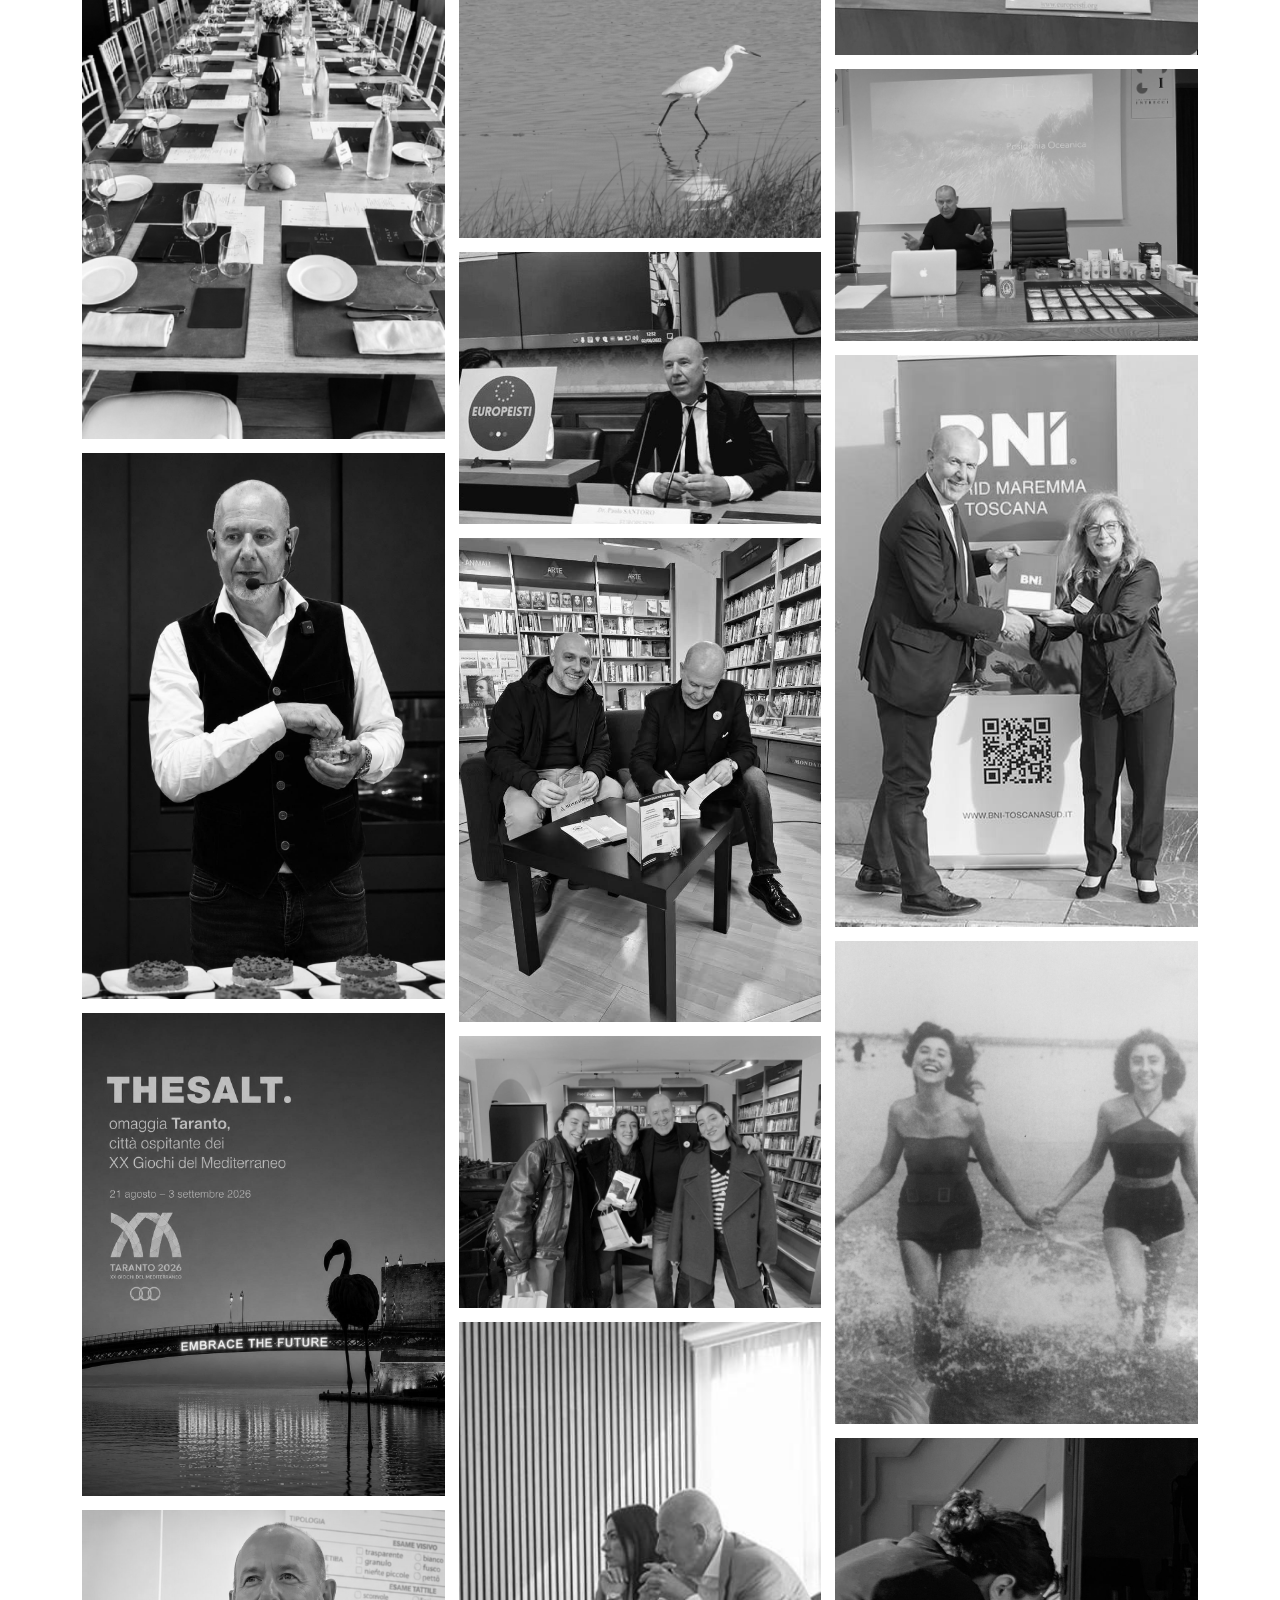
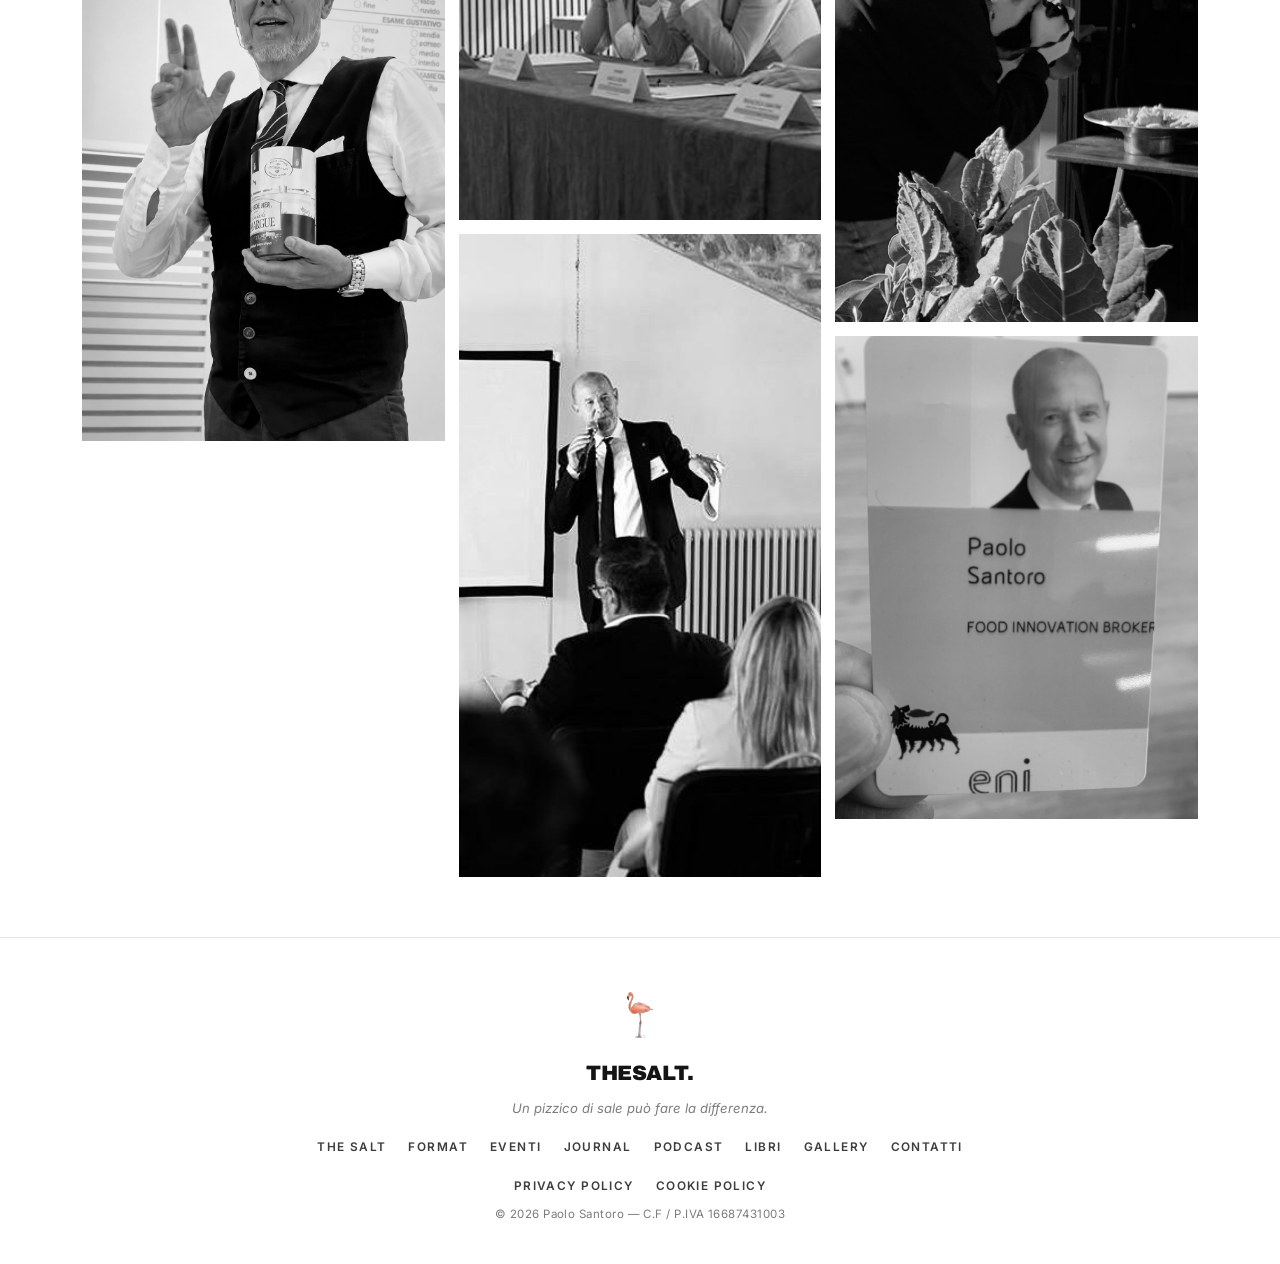
==== commit a320b865: "Aggiornamento contenuti dal pannello" ====
--- a/gallery.html
+++ b/gallery.html
@@ -80,10 +80,11 @@
       <img src="assets/img/gallery-32.jpg" alt="THE SALT">
       <img src="assets/img/gallery-09.jpg" alt="THE SALT">
       <img src="assets/img/gallery-13.jpg" alt="THE SALT">
+      <img src="assets/img/gallery-44.jpg" alt="THE SALT">
       <img src="assets/img/gallery-37.jpg" alt="THE SALT">
       <img src="assets/img/gallery-19.jpg" alt="THE SALT">
+      <img src="assets/img/extravisionary.jpg" alt="Extravisionary">
       <img src="assets/img/gallery-43.jpg" alt="THE SALT">
-      <img src="assets/img/extravisionary.jpg" alt="Extravisionary">
       <img src="assets/img/gallery-10.jpg" alt="THE SALT">
       <img src="assets/img/ev-mkt1.jpg" alt="The Salt Brunch">
       <img src="assets/img/gallery-11.jpg" alt="THE SALT">
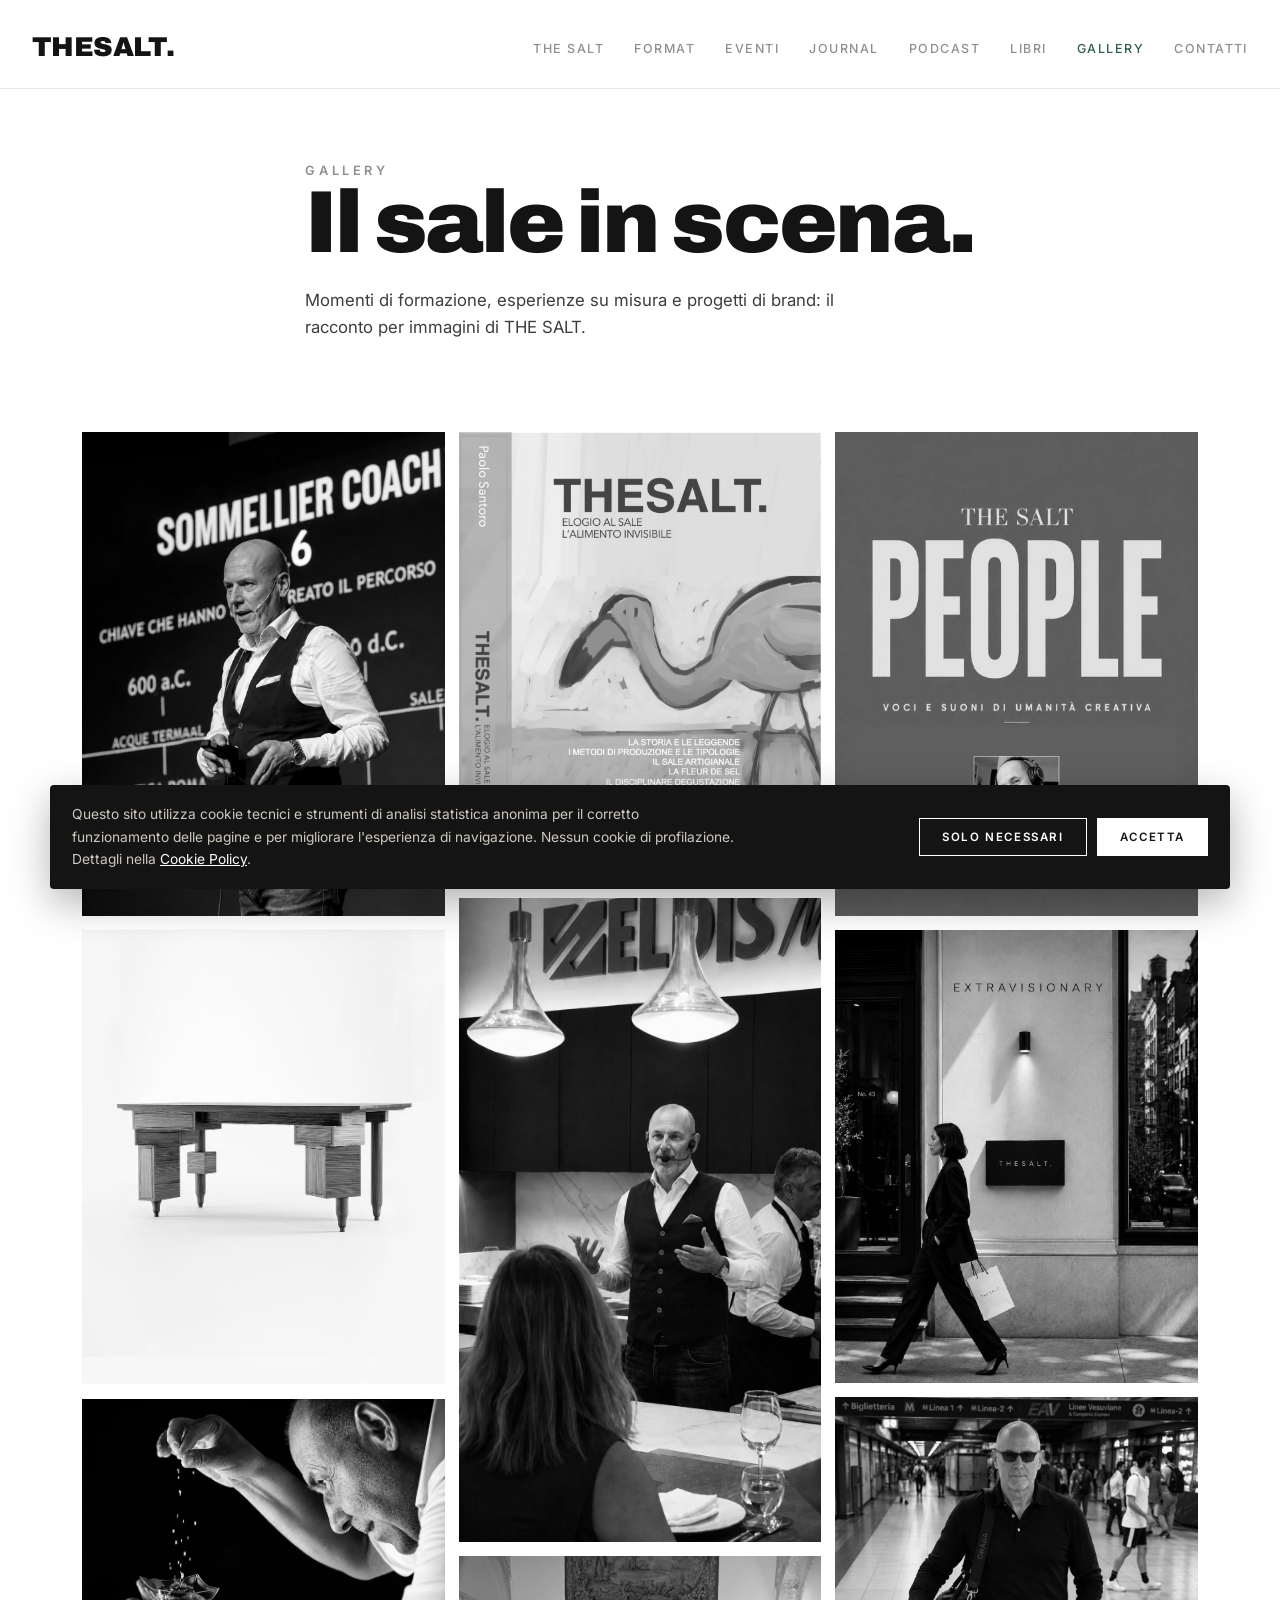
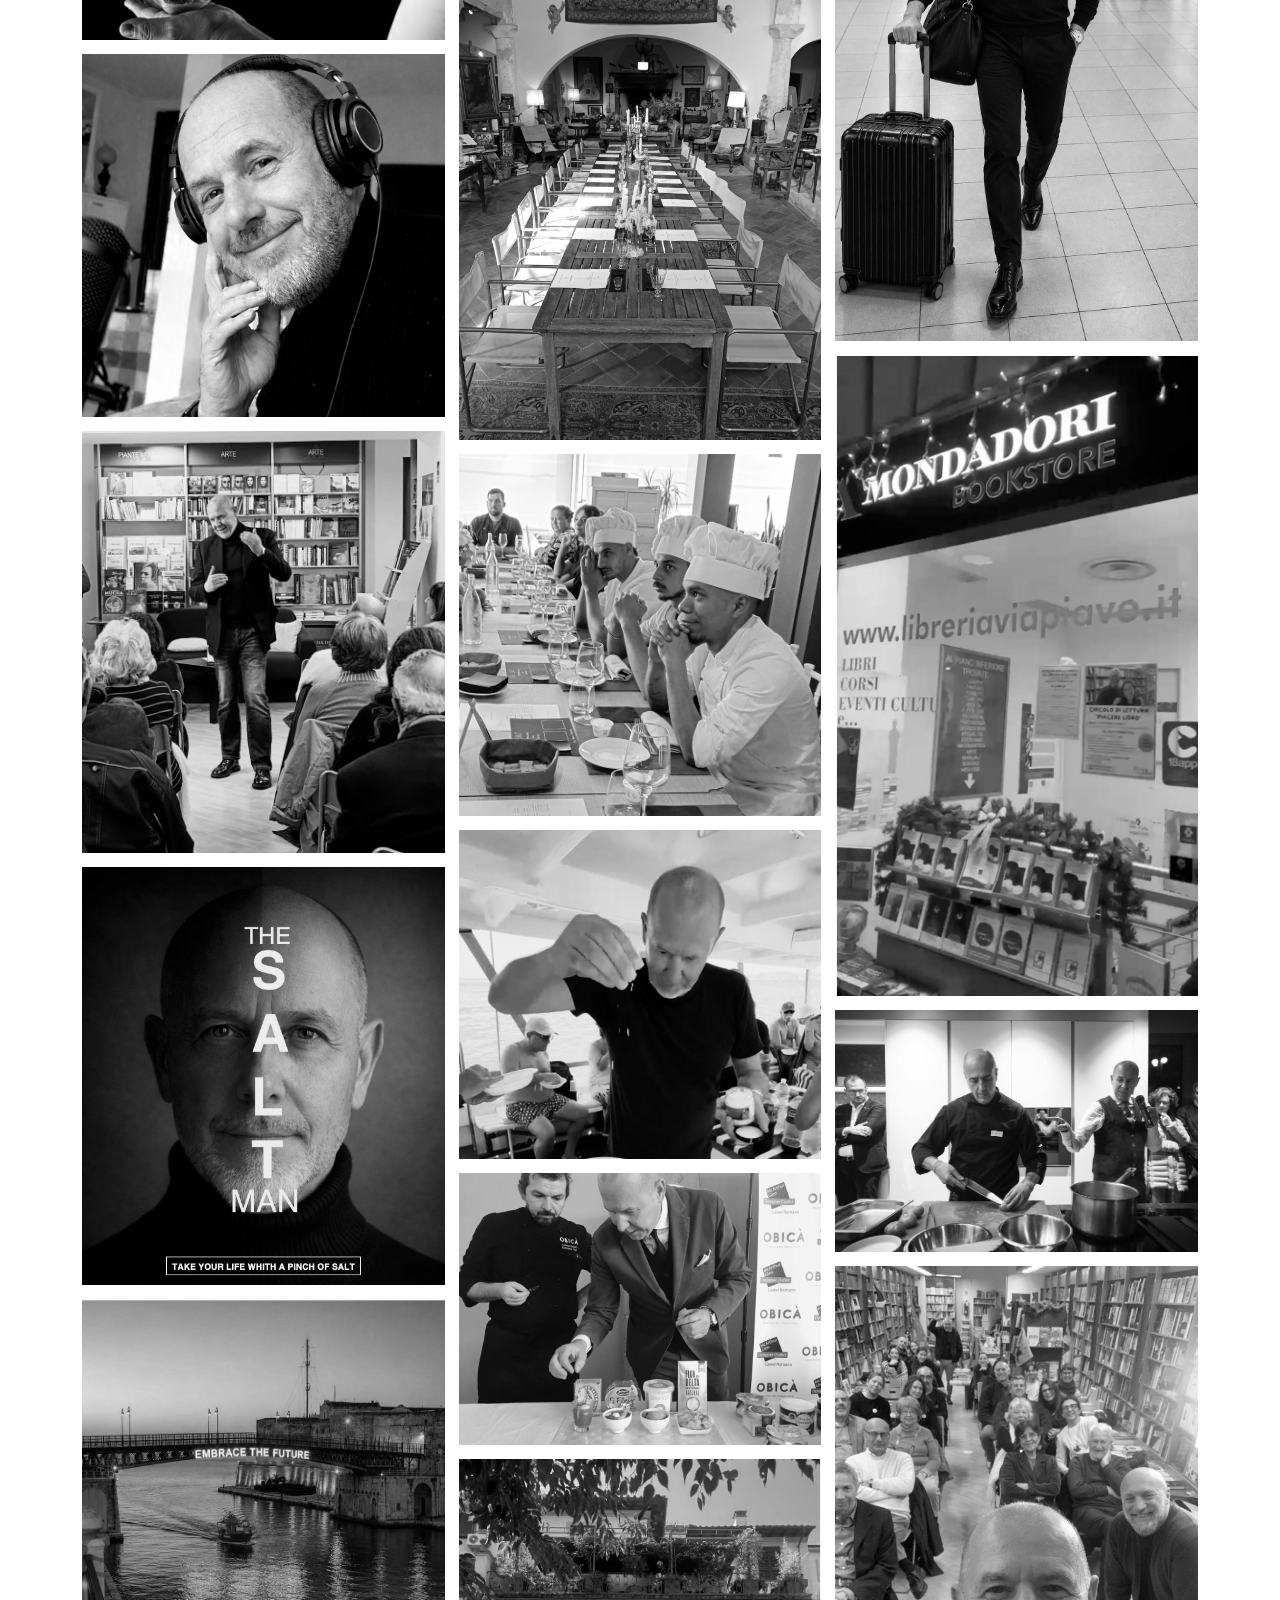
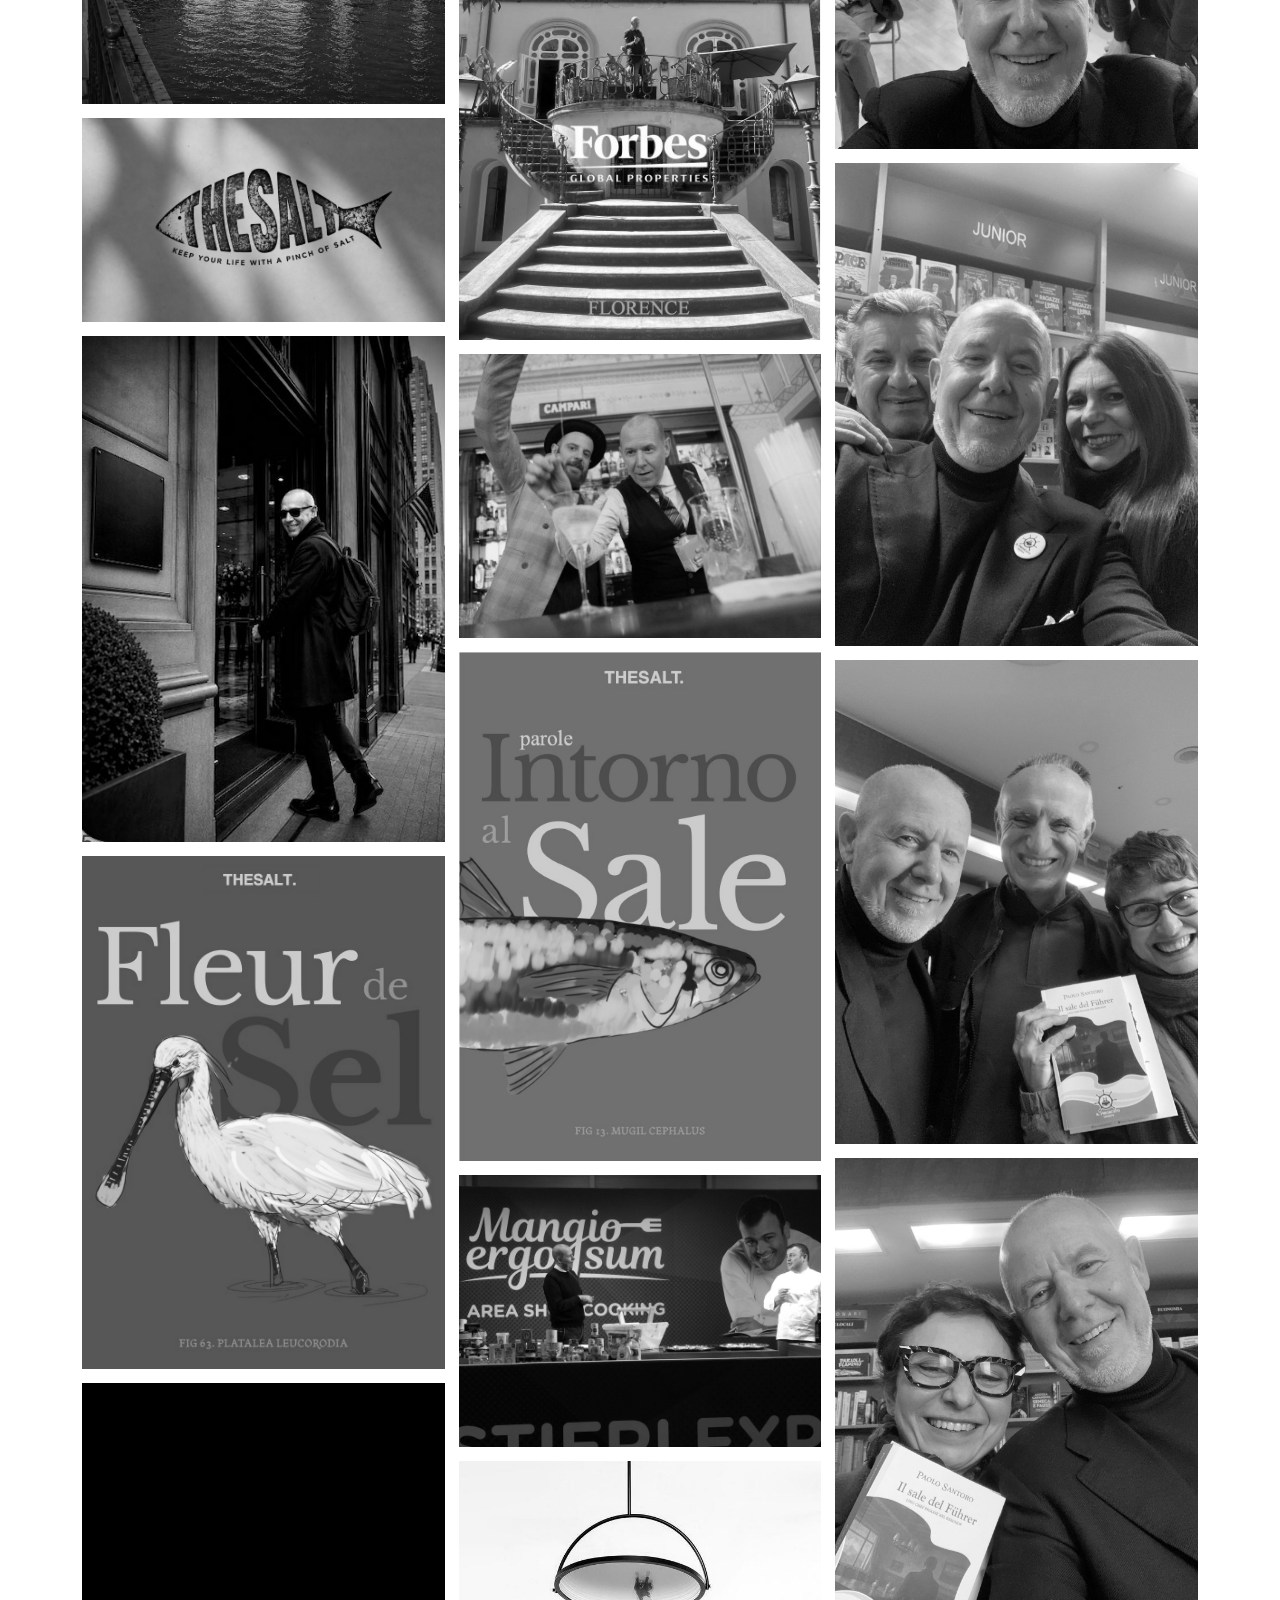
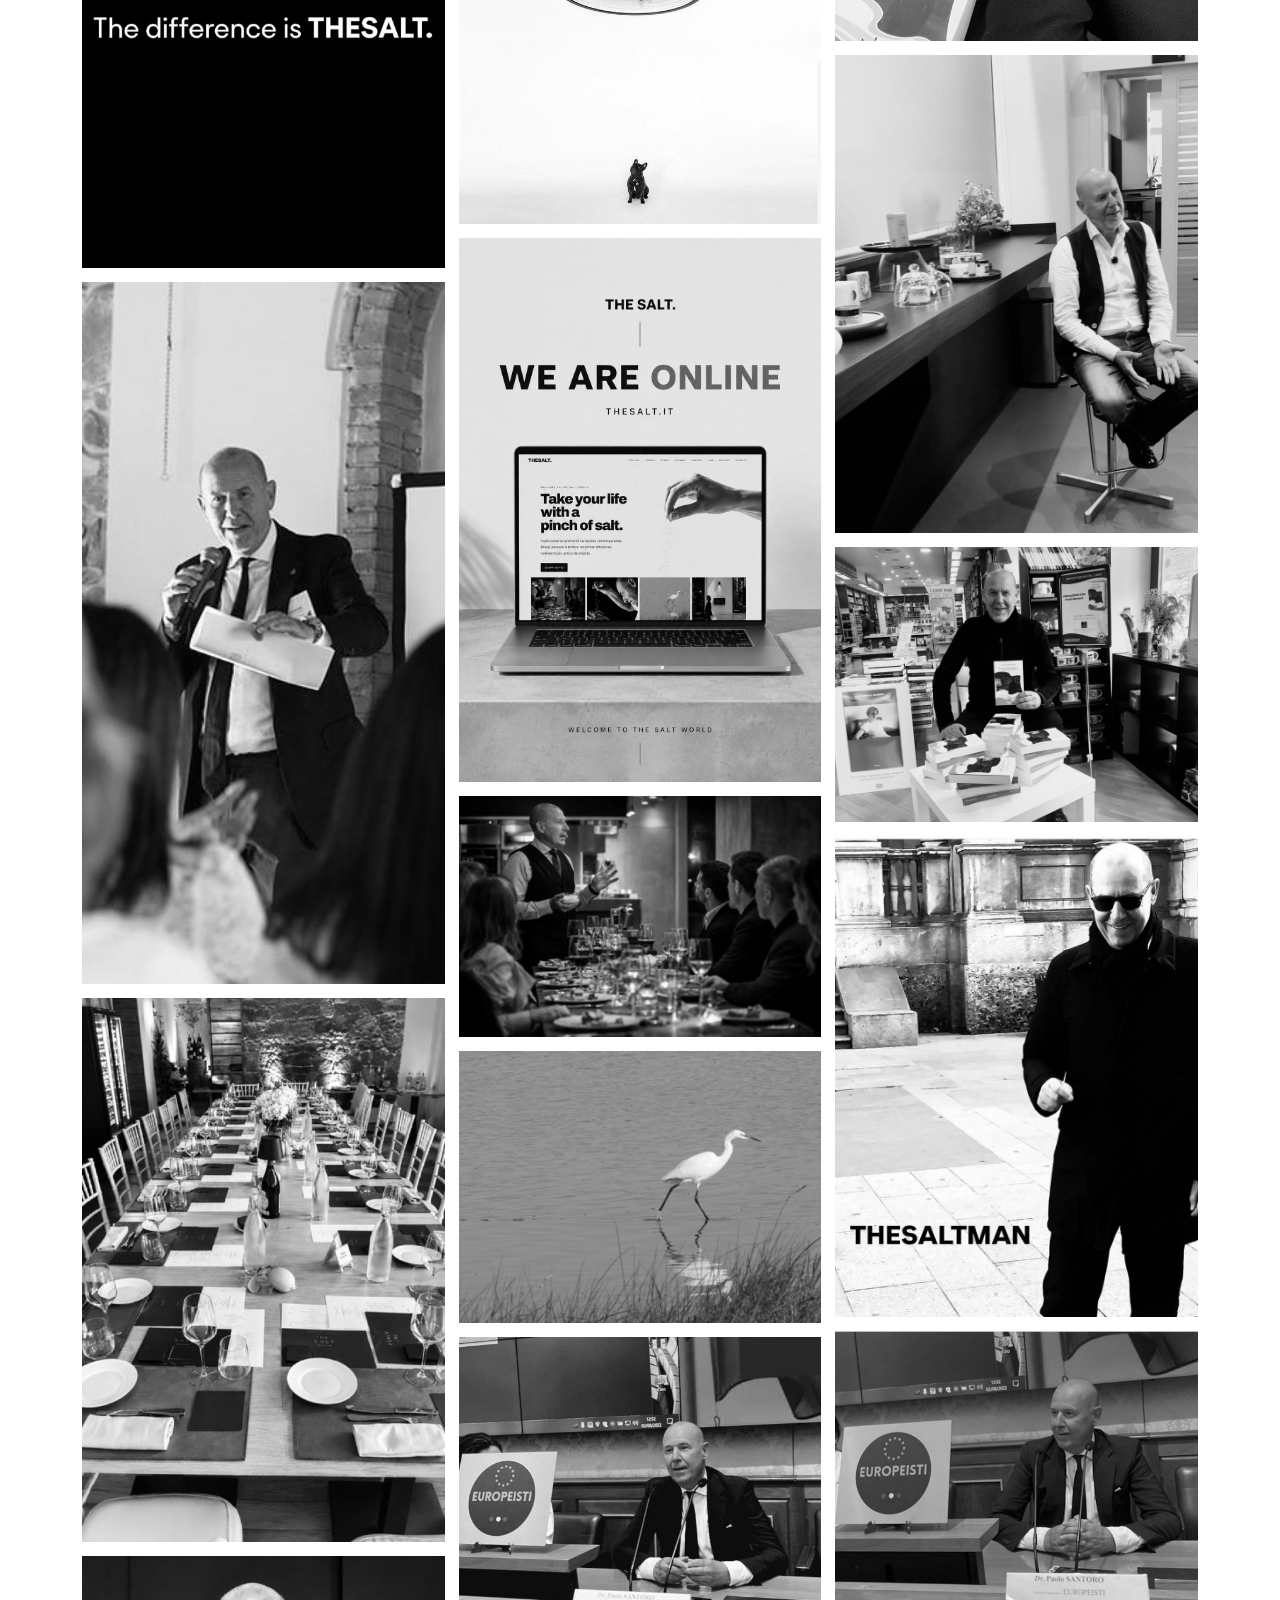
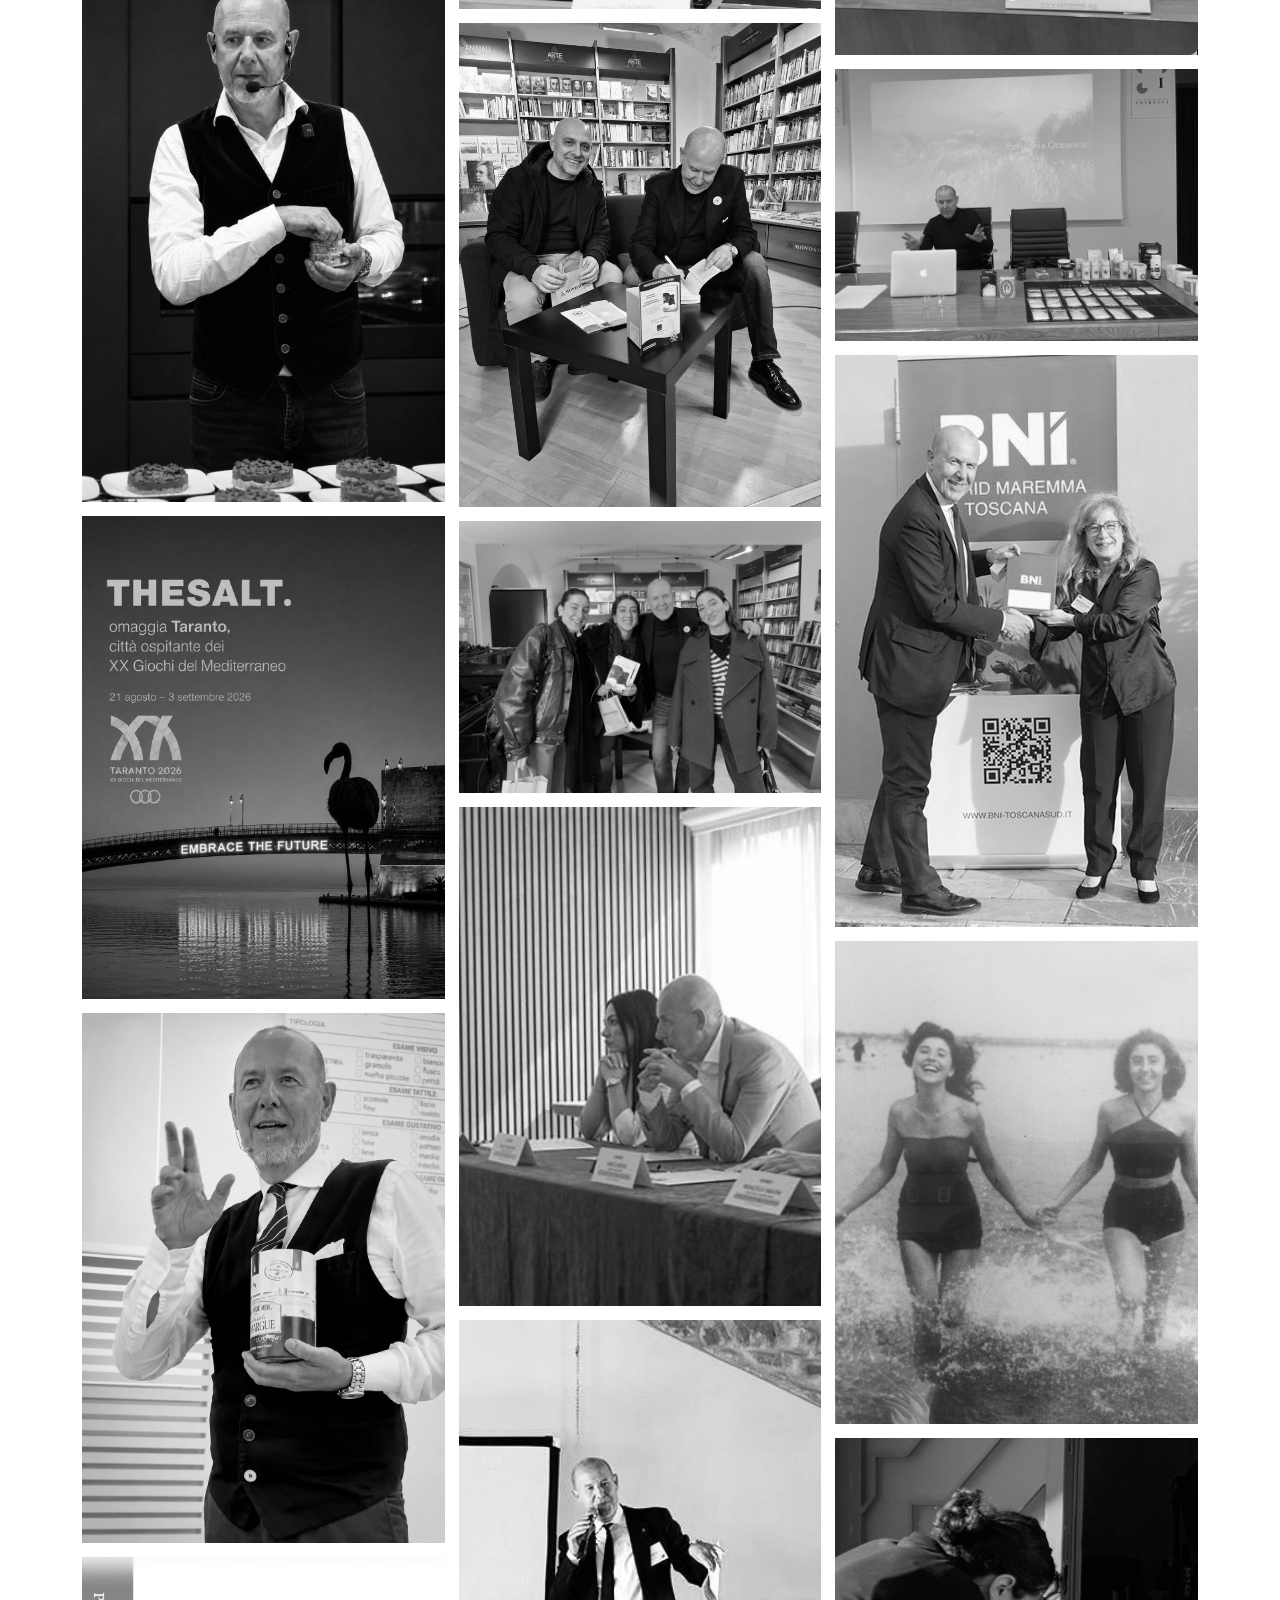
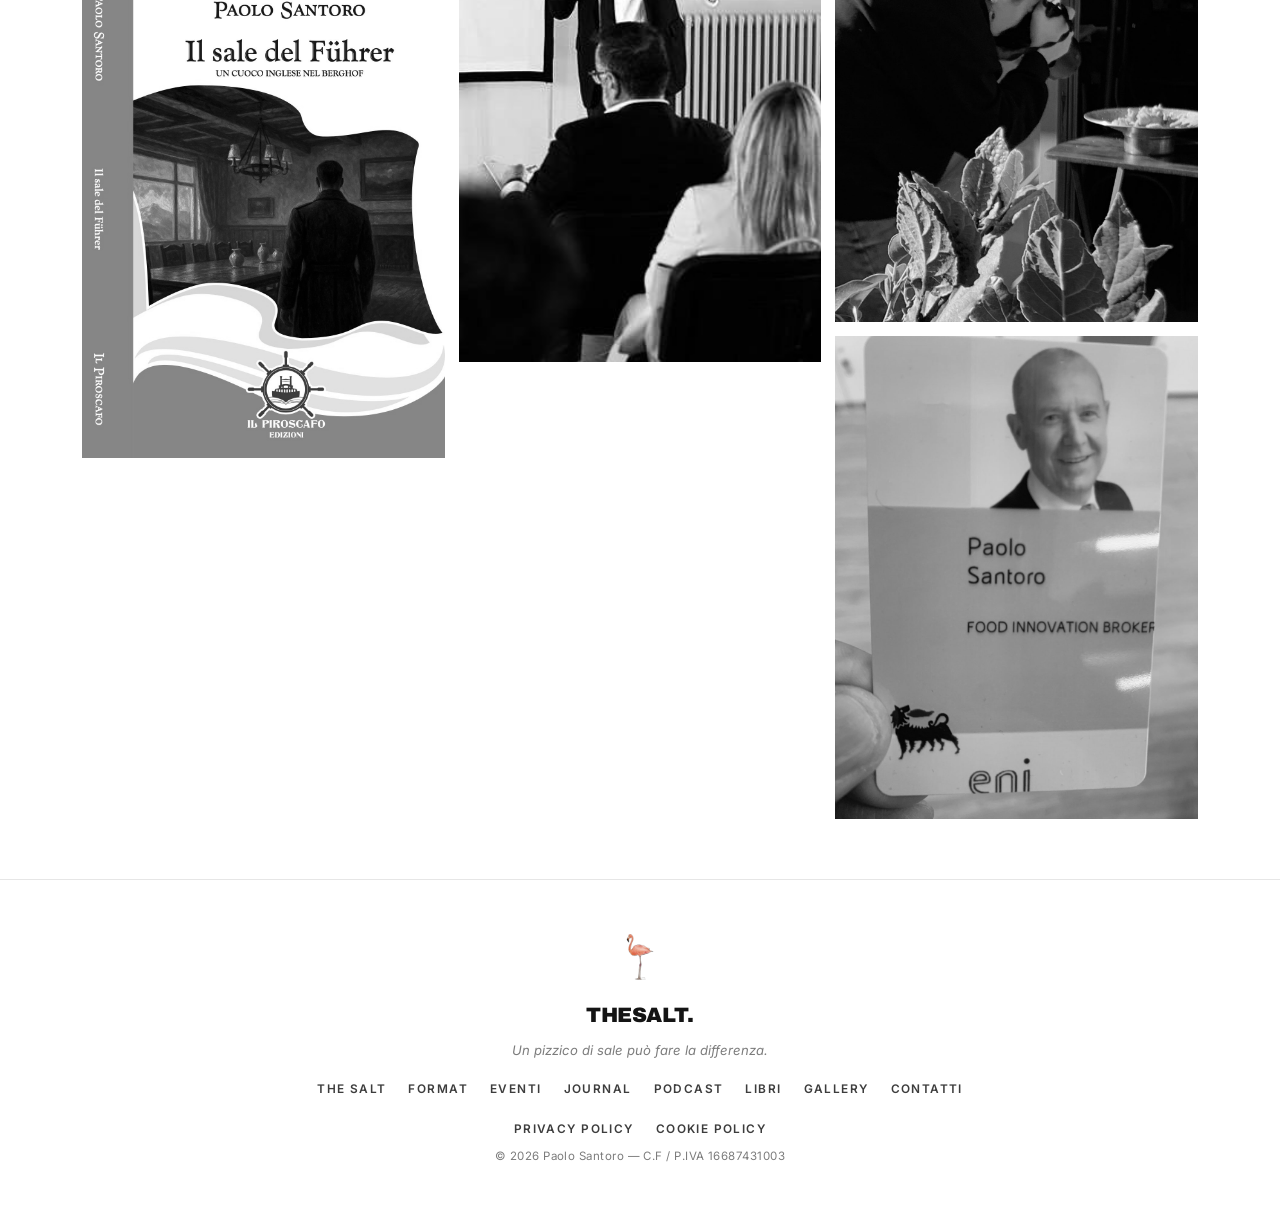
==== commit 69d6bd88: "Aggiornamento contenuti dal pannello" ====
--- a/gallery.html
+++ b/gallery.html
@@ -55,7 +55,6 @@
       <img src="assets/img/gallery-34.jpg" alt="THE SALT">
       <img src="assets/img/hero-paolo.jpg" alt="Paolo Santoro">
       <img src="assets/img/gallery-23.jpg" alt="THE SALT">
-      <img src="assets/img/gallery-20.jpg" alt="THE SALT">
       <img src="assets/img/gallery-22.jpg" alt="THE SALT">
       <img src="assets/img/gallery-38.jpg" alt="THE SALT">
       <img src="assets/img/f-degustazioni.jpg" alt="Degustazioni">
